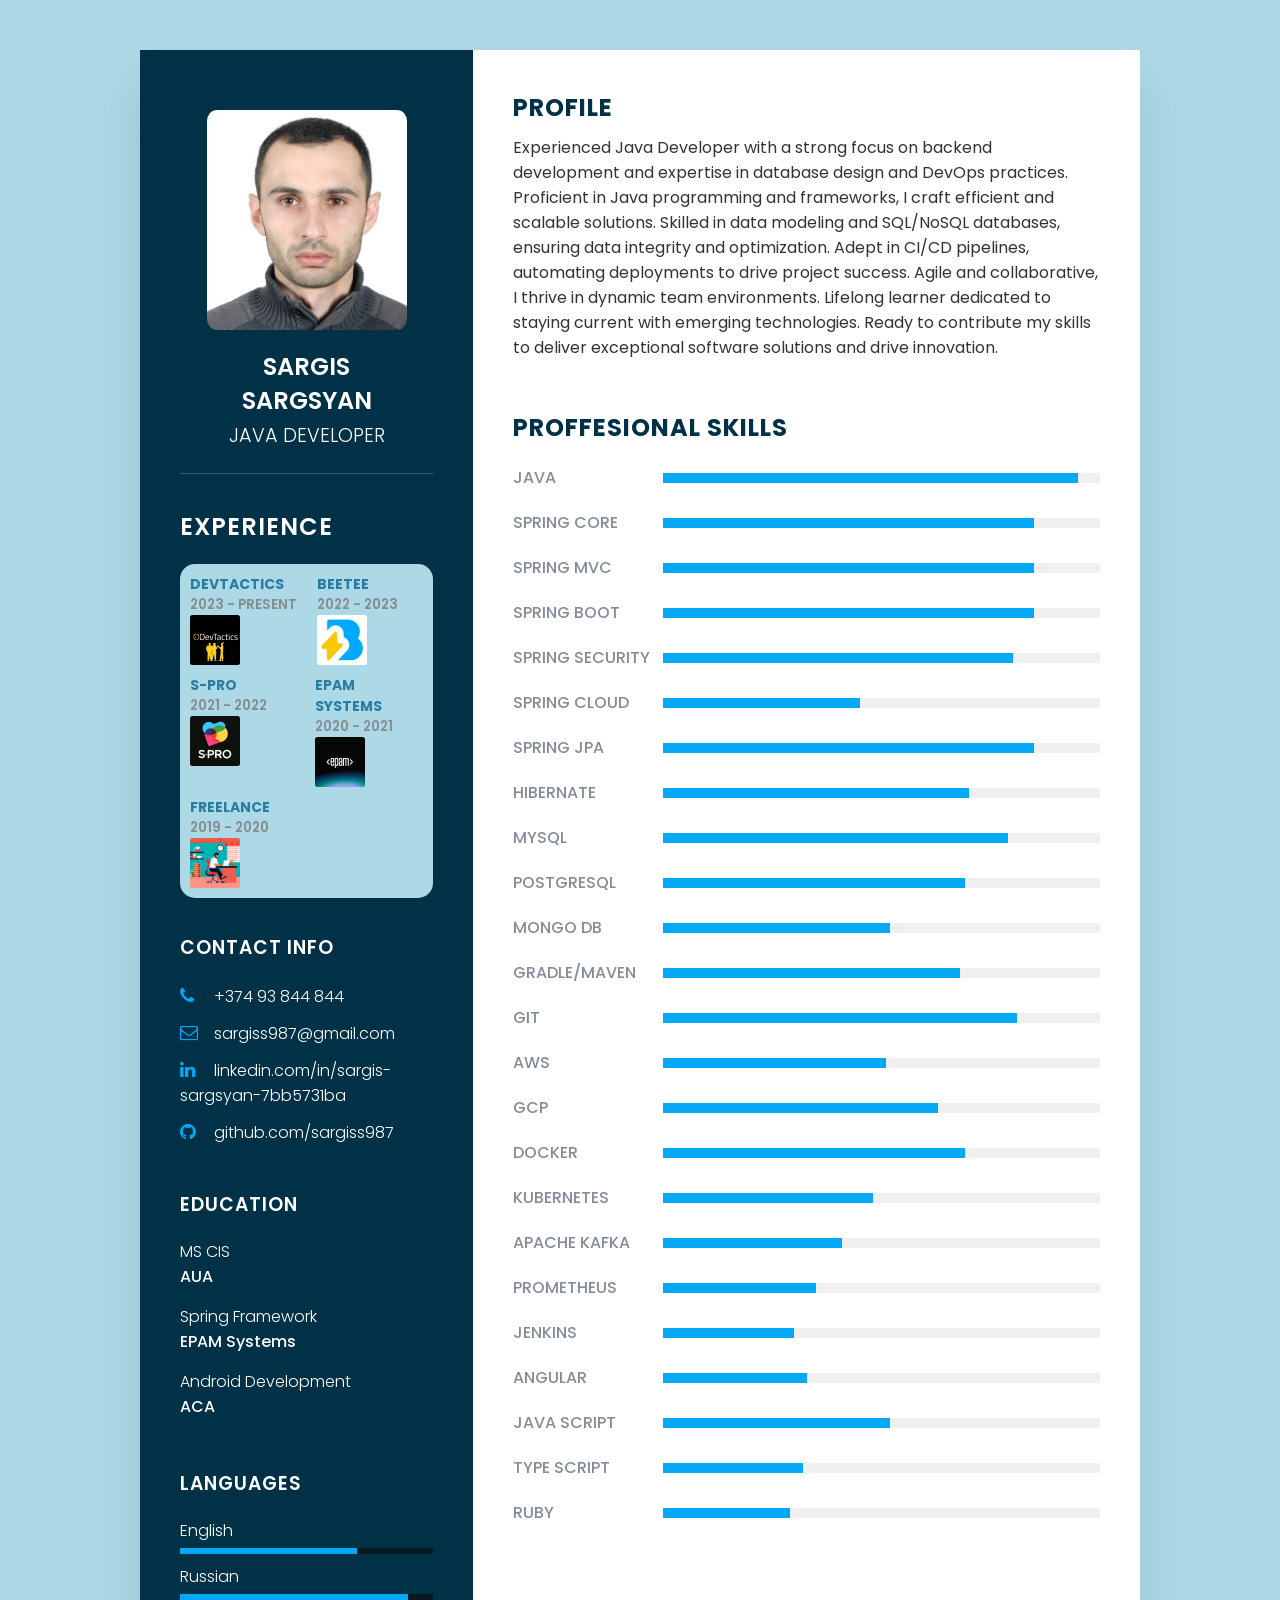
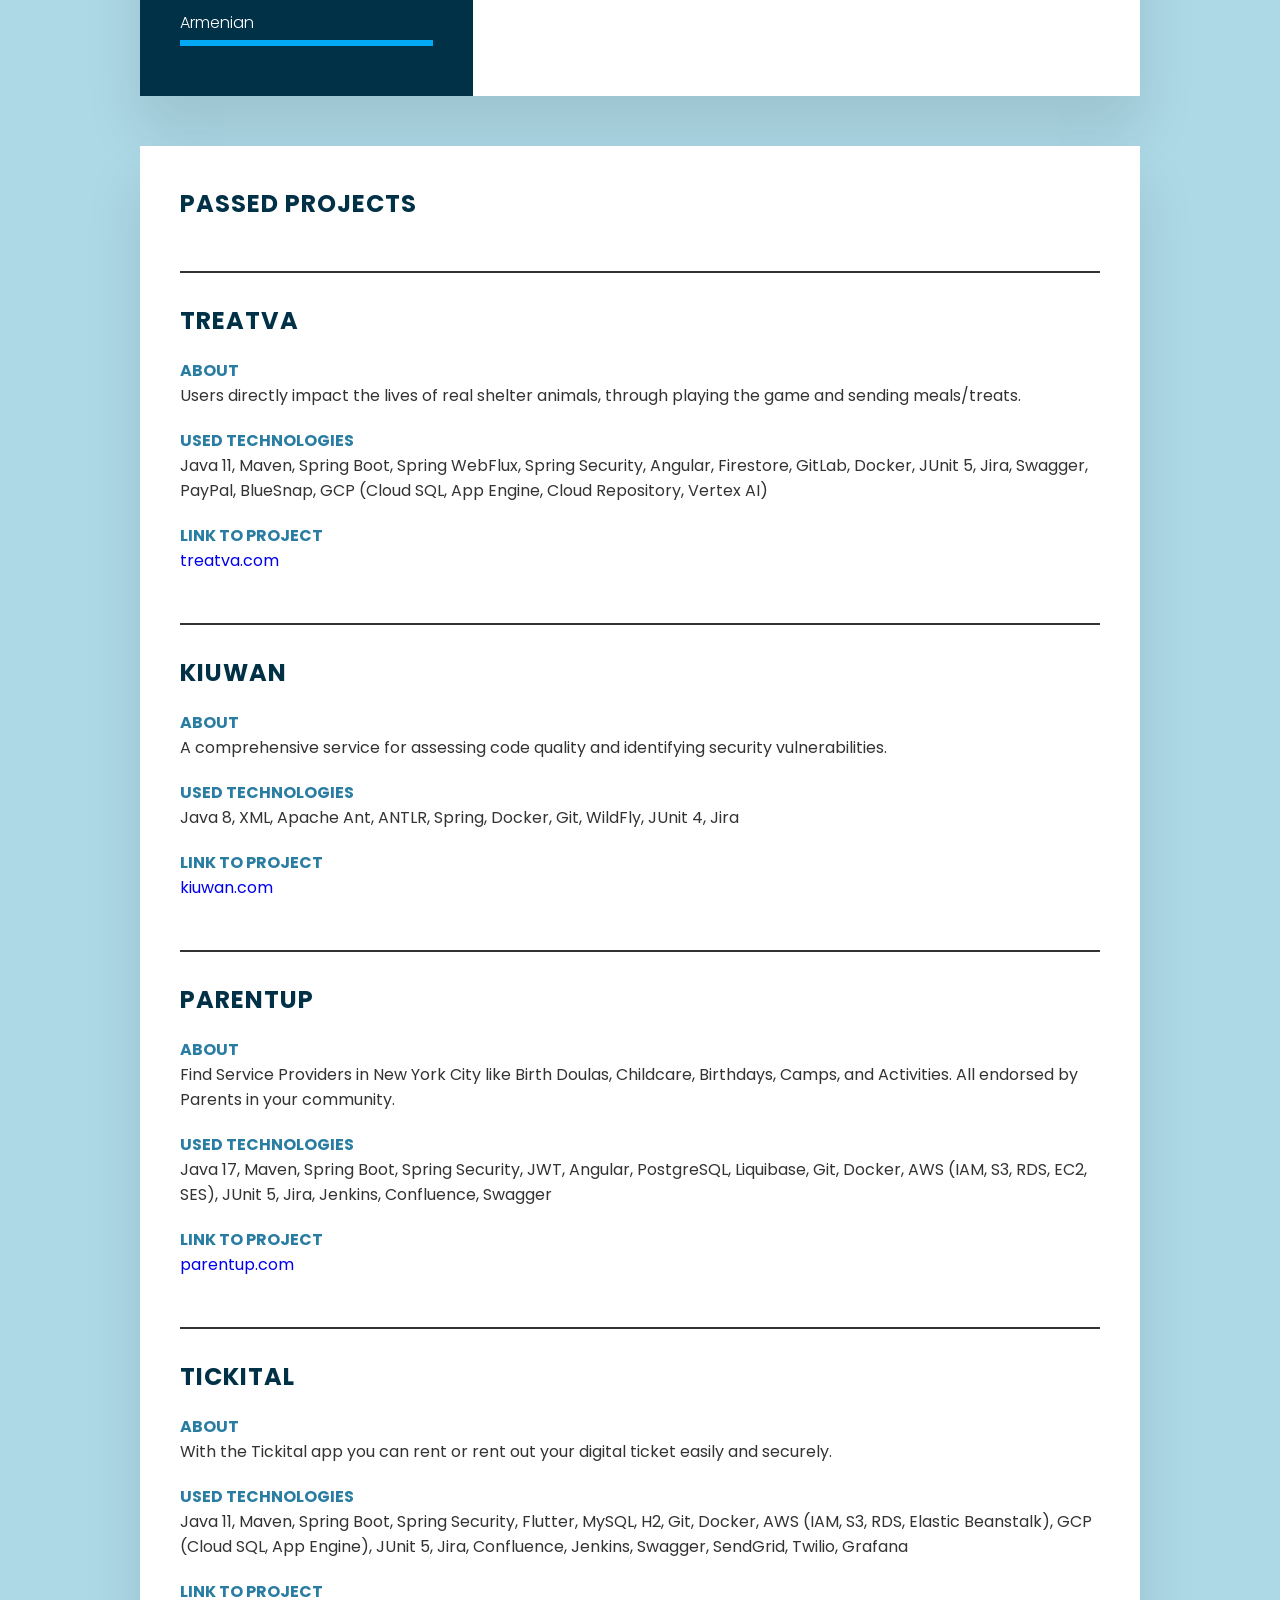
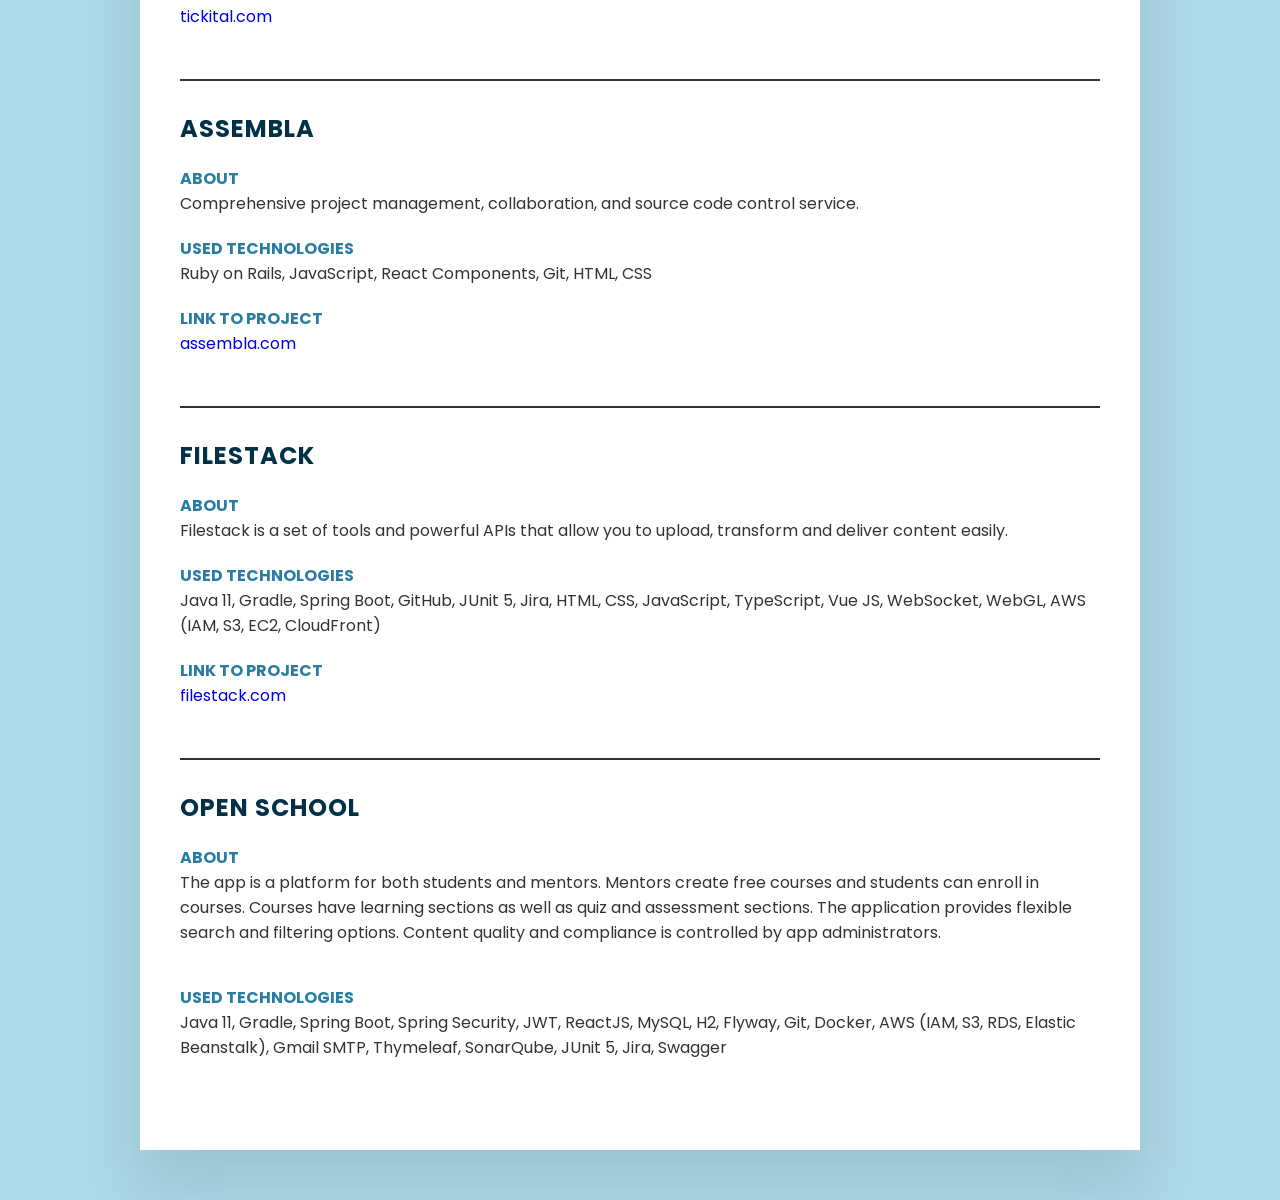
==== index.html @ 863f5fa4 "update" ====
<!DOCTYPE html>
<html>

<head>
    <meta name="viewport" content="width=device-width, initial-scale=1.0">
    <title>CV</title>
    <link rel="stylesheet" href="https://cdnjs.cloudflare.com/ajax/libs/font-awesome/4.7.0/css/font-awesome.css"
        integrity="sha512-5A8nwdMOWrSz20fDsjczgUidUBR8liPYU+WymTZP1lmY9G6Oc7HlZv156XqnsgNUzTyMefFTcsFH/tnJE/+xBg=="
        crossorigin="anonymous" />
    <link rel="stylesheet" type="text/css" href="style.css">
</head>

<body>
    <div>
        <div class="container">
            <div class="left_Side">
                <div class="profileText">
                    <div class="imgBx">
                        <img src="prof_img_2.jpg">
                    </div>
                    <h2>Sargis Sargsyan<br><span>Java Developer</span></h2>
                </div>

                <div class="contactInfo">
                    <h2 class="title">Experience</h2>
                    <div style="background-color: lightblue; padding: 10px; border-radius: 15px;">
                        <div class="job-container">

                            <div class="box" style="width: 50%;">
                                <div class="text">
                                    <h4>DevTactics</h4>
                                    <div class="year_company">
                                        <h5>2023 - Present</h5>
                                    </div>
                                </div>
                                <div class="imgLogo">
                                    <img src="devtactics.jpeg">
                                </div>
                            </div>

                            <div class="box" style="margin-left: 10px;">
                                <div class="text">
                                    <h4>BeeTee</h4>
                                    <div class="year_company">
                                        <h5>2022 - 2023</h5>
                                    </div>
                                </div>
                                <div class="imgLogo">
                                    <img src="beetee.jpeg">
                                </div>
                            </div>

                        </div>


                        <div class="job-container">

                            <div class="box" style="width: 50%; margin-top: 10px;">
                                <div class="text">
                                    <h4>S-PRO</h4>
                                    <div class="year_company">
                                        <h5>2021 - 2022</h5>
                                    </div>
                                </div>
                                <div class="imgLogo">
                                    <img src="s-pro.jpeg">
                                </div>
                            </div>

                            <div class="box" style="margin-top: 10px; margin-left: 10px;">
                                <div class="text">
                                    <h4>EPAM Systems</h4>
                                    <div class="year_company">
                                        <h5>2020 - 2021</h5>
                                    </div>
                                </div>
                                <div class="imgLogo">
                                    <img src="epam.jpeg">
                                </div>
                            </div>

                            
                        </div>

                        <div class="job-container">
                            <div class="box" style="width: 50%; margin-top: 10px;">
                                <div class="text">
                                    <h4>Freelance</h4>
                                    <div class="year_company">
                                        <h5>2019 - 2020</h5>
                                    </div>
                                </div>
                                <div class="imgLogo">
                                    <img src="freelance.png">
                                </div>
                            </div>
                        </div>
                    </div>
                </div>

                <div class="contactInfo">
                    <h3 class="title">Contact Info</h3>
                    <ul>
                        <li>
                            <span class="icon"><i class="fa fa-phone" aria-hidden="true"></i></span>
                            <span class="text">+374 93 844 844</span>
                        </li>
                        <li>
                            <span class="icon"><i class="fa fa-envelope-o" aria-hidden="true"></i></span>
                            <span class="text">sargiss987@gmail.com</span>
                        </li>
                        <li>
                            <span class="icon"><i class="fa fa-linkedin" aria-hidden="true"></i></span>
                            <a href="https://www.linkedin.com/in/sargis-sargsyan-7bb5731ba/">
                                <span class="text">linkedin.com/in/sargis-sargsyan-7bb5731ba</span>
                            </a>
                        </li>
                        <li>
                            <span class="icon"><i class="fa fa-github" aria-hidden="true"></i></span>
                            <a href="https://github.com/sargiss987">
                                <span class="text">github.com/sargiss987</span>
                            </a>
                        </li>
                        <!-- <li>
                            <span class="icon"><i class="fa fa-map-marker" aria-hidden="true"></i></span>
                            <a href="https://www.google.com/maps/place/%D0%95%D1%80%D0%B5%D0%B2%D0%B0%D0%BD">
                                <span class="text">Armenia, Yerevan</span>
                            </a>
                        </li> -->
                        <!-- <li>
                            <span class="icon"><i class="fa fa-file" aria-hidden="true"></i></span>
                            <a href="https://sargiss987.github.io/resume/">
                                <span class="text">sargis-cv</span>
                            </a>
                        </li> -->
                    </ul>
                </div>

                <div class="contactInfo education">
                    <h3 class="title">Education</h3>
                    <ul>
                        <li>
                            <h4>MS CIS</h4>
                            <h4>AUA</h4>
                        </li>
                        <li>
                            <!-- <h5>2020 - 2021</h5> -->
                            <h4>Spring Framework</h4>
                            <h4>EPAM Systems</h4>
                        </li>
                        <li>
                            <!-- <h5>2019 - 2020</h5> -->
                            <h4>Android Development</h4>
                            <h4>ACA</h4>
                        </li>
                        <!-- <li>
                            <h5>2019 - 2020</h5>
                            <h4>Java Core</h4>
                            <h4>Code School</h4>
                        </li> -->
                        <!-- <li>
                            <h5>2018 - 2019</h5>
                            <h4>Computer Science</h4>
                            <h4>Code School</h4>
                        </li> -->
                    </ul>
                </div>

                <div class="contactInfo language">
                    <h3 class="title">Languages</h3>
                    <ul>
                        <li>
                            <span class="text">English</span>
                            <span class="percent">
                                <div style="width: 70%;"></div>
                            </span>

                        </li>
                        <li>
                            <span class="text">Russian</span>
                            <span class="percent">
                                <div style="width: 90%;"></div>
                            </span>
                        </li>
                        <li>
                            <span class="text">Armenian</span>
                            <span class="percent">
                                <div style="width: 100%;"></div>
                            </span>
                        </li>
                    </ul>
                </div>

                <!-- <div class="about_interest">
                    <h2 class="title">Interest</h2>
                    <ul>
                        <li><i class="fa fa-trophy" aria-hidden="true"></i>Sport</li>
                        <li><i class="fa fa-book" aria-hidden="true"></i>Reading</li>
                        <li><i class="fa fa-video-camera" aria-hidden="true"></i>Movies</li>
                        <li><i class="fa fa-globe" aria-hidden="true"></i>Traveling</li>
                    </ul>
                </div> -->
            </div>

            <div class="righ_Side">
                <div class="about">
                    <h2 class="title2">Profile</h2>
                    <p>Experienced Java Developer with a strong focus on backend development and expertise in database
                        design and
                        DevOps practices. Proficient in Java programming and frameworks, I craft efficient and scalable
                        solutions. Skilled
                        in data modeling and SQL/NoSQL databases, ensuring data integrity and optimization. Adept in
                        CI/CD pipelines,
                        automating deployments to drive project success. Agile and collaborative, I thrive in dynamic
                        team environments.
                        Lifelong learner dedicated to staying current with emerging technologies. Ready to contribute my
                        skills to deliver
                        exceptional software solutions and drive innovation.
                    </p>
                </div>

                <!-- <div class="about">
                    <h2 class="title2">Experience</h2>
                    <div class="box">
                        <div class="text">
                            <h4>BeeTee</h4>
                            <div class="year_company">
                                <h5>2022 - Present</h5>
                            </div>
                        </div>
                        <div class="imgLogo">
                            <img src="beetee.jpeg">
                        </div>
                    </div>
                    <div class="box">
                        <div class="text">
                            <h4>S-PRO</h4>
                            <div class="year_company">
                                <h5>2021 - 2022</h5>
                            </div>
                        </div>
                        <div class="imgLogo">
                            <img src="s-pro.jpeg">
                        </div>
                    </div>
                    <div class="box">
                        <div class="text">
                            <h4>EPAM Systems</h4>
                            <div class="year_company">
                                <h5>2020 - 2021</h5>
                            </div>
                        </div>
                        <div class="imgLogo">
                            <img src="epam.jpeg">
                        </div>
                    </div>

                    <div class="box">
                        <div class="text">
                            <h4>Freelance</h4>
                            <div class="year_company">
                                <h5>2019 - 2020</h5>
                            </div>
                        </div>
                        <div class="imgLogo">
                            <img src="freelance.png">
                        </div>
                    </div>
                </div> -->

                <div class="about skills">
                    <h2 class="title2">Proffesional Skills</h2>
                    <div class="box">
                        <h4>Java</h4>
                        <div class="percent">
                            <div style="width: 95%;"></div>
                        </div>
                    </div>
                    <div class="box">
                        <h4>Spring Core</h4>
                        <div class="percent">
                            <div style="width: 85%;"></div>
                        </div>
                    </div>
                    <div class="box">
                        <h4>Spring MVC</h4>
                        <div class="percent">
                            <div style="width: 85%;"></div>
                        </div>
                    </div>
                    <div class="box">
                        <h4>Spring Boot</h4>
                        <div class="percent">
                            <div style="width: 85%;"></div>
                        </div>
                    </div>
                    <div class="box">
                        <h4>Spring Security</h4>
                        <div class="percent">
                            <div style="width: 80%;"></div>
                        </div>
                    </div>
                    <div class="box">
                        <h4>Spring Cloud</h4>
                        <div class="percent">
                            <div style="width: 45%;"></div>
                        </div>
                    </div>
                    <div class="box">
                        <h4>Spring JPA</h4>
                        <div class="percent">
                            <div style="width: 85%;"></div>
                        </div>
                    </div>
                    <div class="box">
                        <h4>Hibernate</h4>
                        <div class="percent">
                            <div style="width: 70%;"></div>
                        </div>
                    </div>
                    <div class="box">
                        <h4>MySQL</h4>
                        <div class="percent">
                            <div style="width: 79%;"></div>
                        </div>
                    </div>
                    <div class="box">
                        <h4>PostgreSQL</h4>
                        <div class="percent">
                            <div style="width: 69%;"></div>
                        </div>
                    </div>
                    <div class="box">
                        <h4>Mongo DB</h4>
                        <div class="percent">
                            <div style="width: 52%;"></div>
                        </div>
                    </div>
                    <div class="box">
                        <h4>Gradle/Maven</h4>
                        <div class="percent">
                            <div style="width: 68%;"></div>
                        </div>
                    </div>
                    <div class="box">
                        <h4>Git</h4>
                        <div class="percent">
                            <div style="width: 81%;"></div>
                        </div>
                    </div>
                    <div class="box">
                        <h4>AWS</h4>
                        <div class="percent">
                            <div style="width: 51%;"></div>
                        </div>
                    </div>
                    <div class="box">
                        <h4>GCP</h4>
                        <div class="percent">
                            <div style="width: 63%;"></div>
                        </div>
                    </div>
                    <div class="box">
                        <h4>Docker</h4>
                        <div class="percent">
                            <div style="width: 69%;"></div>
                        </div>
                    </div>
                    <div class="box">
                        <h4>Kubernetes</h4>
                        <div class="percent">
                            <div style="width: 48%;"></div>
                        </div>
                    </div>
                    <div class="box">
                        <h4>Apache Kafka</h4>
                        <div class="percent">
                            <div style="width: 41%;"></div>
                        </div>
                    </div>
                    <div class="box">
                        <h4>Prometheus</h4>
                        <div class="percent">
                            <div style="width: 35%;"></div>
                        </div>
                    </div>
                    <div class="box">
                        <h4>Jenkins</h4>
                        <div class="percent">
                            <div style="width: 30%;"></div>
                        </div>
                    </div>
                    <div class="box">
                        <h4>Angular</h4>
                        <div class="percent">
                            <div style="width: 33%;"></div>
                        </div>
                    </div>
                    <div class="box">
                        <h4>Java Script</h4>
                        <div class="percent">
                            <div style="width: 52%;"></div>
                        </div>
                    </div>
                    <div class="box">
                        <h4>Type Script</h4>
                        <div class="percent">
                            <div style="width: 32%;"></div>
                        </div>
                    </div>
                    <div class="box">
                        <h4>Ruby</h4>
                        <div class="percent">
                            <div style="width: 29%;"></div>
                        </div>
                    </div>
                </div>
            </div>
        </div>

        <div class="project_container ">
            <div class="project_section">
                <div class="about">
                    <h2 class="title2">Passed Projects</h2>
                </div>


                <hr>
                </hr>

                <div class="about">
                    <h2 class="title2">Treatva</h2>
                    <div class="box">
                        <div class="text">
                            <h4>About</h4>
                            <p>
                                Users directly impact the lives of real shelter animals,
                                through playing the game and sending meals/treats.
                            </p>
                        </div>
                    </div>
                    <div class="box">
                        <div class="text">
                            <h4>Used technologies</h4>
                            <p>Java 11, Maven, Spring Boot, Spring WebFlux, Spring Security, Angular, Firestore,
                                GitLab, Docker, JUnit 5, Jira, Swagger, PayPal, BlueSnap, GCP (Cloud SQL, App Engine,
                                Cloud Repository, Vertex AI)
                            </p>
                        </div>
                    </div>
                    <div class="box">
                        <div class="text">
                            <h4>Link to project</h4>
                            <a href="https://www.treatva.com/">treatva.com</a>
                        </div>
                    </div>
                </div>

                <hr>
                </hr>

                <div class="about">
                    <h2 class="title2">Kiuwan</h2>
                    <div class="box">
                        <div class="text">
                            <h4>About</h4>
                            <p>
                                A comprehensive service for assessing code quality and identifying security
                                vulnerabilities.
                            </p>
                        </div>
                    </div>
                    <div class="box">
                        <div class="text">
                            <h4>Used technologies</h4>
                            <p>Java 8, XML, Apache Ant, ANTLR, Spring, Docker, Git, WildFly, JUnit 4, Jira
                            </p>
                        </div>
                    </div>
                    <div class="box">
                        <div class="text">
                            <h4>Link to project</h4>
                            <a href="https://www.kiuwan.com/">kiuwan.com</a>
                        </div>
                    </div>
                </div>

                <hr>
                </hr>

                <div class="about">
                    <h2 class="title2">ParentUp</h2>
                    <div class="box">
                        <div class="text">
                            <h4>About</h4>
                            <p>
                                Find Service Providers in New York City like Birth Doulas,
                                Childcare, Birthdays, Camps, and Activities. All endorsed
                                by Parents in your community.
                            </p>
                        </div>
                    </div>
                    <!-- <div class="box">
                        <div class="text">
                            <h4>My tasks</h4>
                            <ul>
                                <li>Examine the project architecture and database schema for further fundamental changes
                                </li>
                                <li>Change the existing model, create new services and controllers that meet the new
                                    requirements</li>
                                <li>Write database scripts for migration</li>
                                <li>Improve existing Swagger documentation</li>
                                <li>Create unit and integration tests</li>
                                <li>Create docker and docker-compose files for deployment</li>
                                <li>Fix pipeline (deployment to AWS EC2) bugs</li>
                            </ul>
                        </div>
                    </div> -->
                    <div class="box">
                        <div class="text">
                            <h4>Used technologies</h4>
                            <p>Java 17, Maven, Spring Boot, Spring Security, JWT, Angular, PostgreSQL, Liquibase,
                                Git, Docker, AWS (IAM, S3, RDS, EC2, SES), JUnit 5, Jira, Jenkins,
                                Confluence, Swagger
                            </p>
                        </div>
                    </div>
                    <div class="box">
                        <div class="text">
                            <h4>Link to project</h4>
                            <a href="https://www.parentup.com/">parentup.com</a>
                        </div>
                    </div>
                </div>

                <hr>
                </hr>

                <div class="about">
                    <h2 class="title2">Tickital</h2>
                    <div class="box">
                        <div class="text">
                            <h4>About</h4>
                            <p>
                                With the Tickital app you can rent or rent out your digital ticket easily and securely.
                            </p>
                        </div>
                    </div>
                    <!-- <div class="box">
                        <div class="text">
                            <h4>My tasks</h4>
                            <ul>
                                <li>Fix several bugs coming from the old version</li>
                                <li>Integrate Swagger into the project</li>
                                <li>Integrate Swish payment system to the app</li>
                                <li>Develop new modules for reselling events and sports tickets</li>
                                <li>Investigate database schema, write migration scripts for the new schema</li>
                                <li>Create unit and integration tests</li>
                                <li>Create service for mobile phone validation using Twilio lookup API</li>
                                <li>Improve the existing payment flow, thereby saving money for companies (reorder
                                    transactions, include multiple payments in one transaction if possible, etc.)</li>
                                <li>Add new regions (with relevant rules) for transport tickets</li>
                                <li>Add buyer commission fee</li>
                            </ul>
                        </div>
                    </div> -->
                    <div class="box">
                        <div class="text">
                            <h4>Used technologies</h4>
                            <p>Java 11, Maven, Spring Boot, Spring Security, Flutter, MySQL, H2, Git,
                                Docker, AWS (IAM, S3, RDS, Elastic Beanstalk), GCP (Cloud SQL, App Engine),
                                JUnit 5, Jira, Confluence, Jenkins, Swagger, SendGrid, Twilio, Grafana
                            </p>
                        </div>
                    </div>
                    <div class="box">
                        <div class="text">
                            <h4>Link to project</h4>
                            <a href="https://tickital.com/">tickital.com</a>
                            <!-- <a href="https://play.google.com/store/apps/details?id=com.peunpeu.tripier">
                                Play Store</a>
                            </br>
                            <a href="https://apps.apple.com/fi/app/tickital/id1499957400">
                                App Store</a> -->
                        </div>
                    </div>
                </div>

                <hr>
                </hr>

                <div class="about">
                    <h2 class="title2">Assembla</h2>
                    <div class="box">
                        <div class="text">
                            <h4>About</h4>
                            <p>
                                Comprehensive project management, collaboration, and source code control service.
                            </p>
                        </div>
                    </div>
                    <div class="box">
                        <div class="text">
                            <h4>Used technologies</h4>
                            <p>Ruby on Rails, JavaScript, React Components, Git, HTML, CSS
                            </p>
                        </div>
                    </div>
                    <div class="box">
                        <div class="text">
                            <h4>Link to project</h4>
                            <a href="https://get.assembla.com/">assembla.com</a>
                        </div>
                    </div>
                </div>

                <hr>
                </hr>

                <div class="about">
                    <h2 class="title2">Filestack</h2>
                    <div class="box">
                        <div class="text">
                            <h4>About</h4>
                            <p>
                                Filestack is a set of tools and powerful APIs that allow you to upload, transform and
                                deliver content easily.
                            </p>
                        </div>
                    </div>
                    <div class="box">
                        <div class="text">
                            <h4>Used technologies</h4>
                            <p>Java 11, Gradle, Spring Boot, GitHub, JUnit 5, Jira, HTML, CSS, JavaScript, TypeScript,
                                Vue JS,
                                WebSocket, WebGL, AWS (IAM, S3, EC2, CloudFront)
                            </p>
                        </div>
                    </div>
                    <div class="box">
                        <div class="text">
                            <h4>Link to project</h4>
                            <a href="https://www.filestack.com/">filestack.com</a>
                        </div>
                    </div>
                </div>

                <hr>
                </hr>

                <div class="about">
                    <h2 class="title2">Open school</h2>
                    <div class="box">
                        <div class="text">
                            <h4>About</h4>
                            <p>
                                The app is a platform for both students and mentors.
                                Mentors create free courses and students can enroll in courses.
                                Courses have learning sections as well as quiz and assessment sections.
                                The application provides flexible search and filtering options.
                                Content quality and compliance is controlled by app administrators.
                            </p>
                        </div>
                    </div>
                    <div class="box">
                        <!-- <div class="text">
                            <h4>My tasks</h4>
                            <ul>
                                <li>Investigate git branching strategies</li>
                                <li>Create a docker-compose file for the local MySql database</li>
                                <li>Design database initial state and integrate Flyway to the project</li>
                                <li>Integrate Spring security to the project</li>
                                <li>Create ci/cd through GitHub actions and AWS CLI</li>
                                <li>Configure Google Java code style, create Gradle check style tasks and add jobs to
                                    the pipelines</li>
                                <li>Integrate Swagger into the project</li>
                                <li>Integrate SonarQube to the project, add jobs to the pipelines for both JS and Java
                                    code quality</li>
                                <li>Create register and login part</li>
                                <li>Create a mailing service and templates</li>
                                <li>A lot of business tasks like creating services, repositories, controllers, and so on
                                </li>
                                <li>Create unit and integration tests</li>
                                <li>Some frontend tasks like multi-tab logout, redirecting users to their logged page
                                    after email verification, and so on</li>
                            </ul>
                        </div> -->
                    </div>
                    <div class="box">
                        <div class="text">
                            <h4>Used technologies</h4>
                            <p>Java 11, Gradle, Spring Boot, Spring Security, JWT, ReactJS, MySQL, H2, Flyway, Git,
                                Docker, AWS (IAM, S3, RDS, Elastic Beanstalk), Gmail SMTP, Thymeleaf, SonarQube, JUnit
                                5, Jira, Swagger
                            </p>
                        </div>
                    </div>
                </div>

            </div>
        </div>
    </div>
    </div>
    </div>
</body>

</html>
---- style.css ----
@import url('https://fonts.googleapis.com/css?family=Poppins:200,300,400,500,600,700,800,900&display=swap');
*
{   
    margin: 0;
    padding: 0;
    box-sizing: border-box;
    font-family: 'Poppins', sans-serif;
}

body
{
    background: lightblue;
    display: flex;
    justify-content: center;
    align-items: center;
    min-height: 100vh;
}

.container 
{
    position: relative;
    width: 100%;
    max-width: 1000px;
    min-height: 1000px;
    margin: 50px;
    background: #fff;
    display: grid;
    grid-template-columns: 1fr 2fr;
    box-shadow: 0 35px 55px rgba(0,0,0,0.1);
}

.container .left_Side
{
    position: relative;
    background: #003147;
    padding: 40px;
}

.profileText
{
  position: relative;
  display: flex;
  flex-direction: column;
  align-items: center;
  padding: 20px;
  border-bottom: 1px solid rgba(255,255,255,0.2);
}

.profileText .imgBx
{
    position: relative;
    width: 200px;
    height: 220px;
    border-radius: 5%;
    overflow: hidden;
}

.profileText .imgBx img
{
    position: absolute;
    top: 0;
    left: 0;
    width: 100%;
    height: 100%;
    object-fit: cover;
}

.imgLogo
{
    position: relative;
    width: 50px;
    height: 50px;
    border-radius: 5%;
    overflow: hidden;
}

.imgLogo img
{
    position: absolute;
    top: 0;
    left: 0;
    width: 100%;
    height: 100%;
    object-fit: cover;
}

.profileText h2
{
  color: #fff;
  font-size: 1.5em;
  margin-top: 20px;
  text-transform: uppercase;
  text-align: center;
  font-weight: 600;
  line-height: 1.4em;

}

.profileText h2 span
{
    font-size: 0.8em;
    font-weight: 300;

}

.contactInfo
{
    padding-top: 35px;
}

.title
{
   color: #fff;
   text-transform: uppercase;
   font-weight: 600;
   letter-spacing: 1px;
   margin-bottom: 20px;
}

.contactInfo ul {
   position: relative; 
}

.contactInfo ul li {
    position: relative;
    list-style: none;
    margin: 10px 0; 
    cursor: pointer;
 }

 .contactInfo ul li .icon 
 {
    display: inline-block;
    width: 30px; 
    font-size: 18px;
    color: #03a9f4;
 }

 .contactInfo ul li span
{
    color: #fff;
    font-weight: 300;
}

.contactInfo.education li
{
    margin-bottom: 15px;
}

.contactInfo.education h5
{
  color: #03a9f4;  
  font-weight: 500;
}

.contactInfo.education h4:nth-child(2)
{
    color: #fff;
    font-weight: 500;
}

.contactInfo.education h4
{
    color: #fff;
    font-weight: 300;
}

.contactInfo.language .percent
{
    position: relative;
    width: 100%;
    height: 6px;
    background: #081921;
    display: block;
    margin-top: 5px;
}

.contactInfo.language .percent div
{
    position: relative;
    top: 0;
    left: 0;
    height: 100%;
    background: #03a9f4;

}

.container .righ_Side
{
    position: relative;
    background: #fff;
    padding: 40px;
}

.about
{
    margin-bottom: 50px;
}

.title2
{
   color: #003147;
   text-transform: uppercase;
   letter-spacing: 1px;
   margin-bottom: 10px;
}

p
{
    color: #333;
}

.about .box
{
    display: flex;
    flex-direction: row;
    margin: 20px 0;
}

.about .box .year_company
{
    min-width: 150px;
}

.about .box .year_company h5
{
    text-transform: uppercase;
    color: #848c90;
    font-weight: 600;
}

.about .box .text h4
{
  text-transform: uppercase;
  color: #2a7da2;  
  font-size: 16px;
}

.contactInfo .box .year_company h5
{
    text-transform: uppercase;
    color: #848c90;
    font-weight: 600;
}

.contactInfo .box .text h4
{
  text-transform: uppercase;
  color: #2a7da2;  
  font-size: 14px;
}

.skills .box
{
    position: relative;
    width: 100%;
    display: grid;
    grid-template-columns: 150px 1fr;
    justify-content: center;
    align-items: center;
}

.skills .box h4
{
   text-transform: uppercase;
   color: #848c99; 
   font-weight: 500;
}

.skills .box .percent
{
  position: relative;
  width: 100%;
  height: 10px;
  background: #f0f0f0;  
}

.skills .box .percent div
{
    position: absolute;
    top: 0;
    left: 0;
    height: 100%;
    background: #03a9f4;
}

.interest ul 
{
    display: grid;
    grid-template-columns: repeat(4, 1fr);
}

.interest ul li
{
    list-style: none;
    color: #333;
    font-weight: 500;
    margin: 10px 0;
}

.interest ul li .fa 
{
    color: #03a9f4;
    font-size: 18px;
    width: 20px;
    
}

a:link {
    text-decoration: none;
}

a:hover {
    background-color: #03a9f4;
}

.box .text ul {
    list-style-type: none;
}

.box .text ul li{
    margin-top: 3px;
}

.project_container 
{
    position: relative;
    width: 100%;
    max-width: 1000px;
    min-height: 1000px;
    margin: 50px;
    background: #fff;
    box-shadow: 0 35px 55px rgba(0,0,0,0.1);
}

.project_container .project_section {
    position: relative;
    background: #fff;
    padding: 40px;
}

.project_container .project_section hr {
    margin-bottom: 30px;
    height: 2px;
    border: none;
    background-color: #333;
}

.job-container {
    display: flex;
}

@media (max-width: 1000px)
{
    .container
    {
        margin: 10px;
        grid-template-columns: repeat(1,1fr);
    }

    .project_container{
        margin: 10px;
    }

    .interest ul
    {
        grid-template-columns: repeat(2, 1fr);
    }
    
}

@media (max-width: 600px)
{
    .about .box
    {
       flex-direction: column;
    }

    .about .box .year_company
    {
        margin-bottom: 5px;
    }

    .interest ul
    {
        grid-template-columns: repeat(1, 1fr);
    }

    .skills .box
    {
        grid-template-columns: repeat(1, 1fr);
    }
}
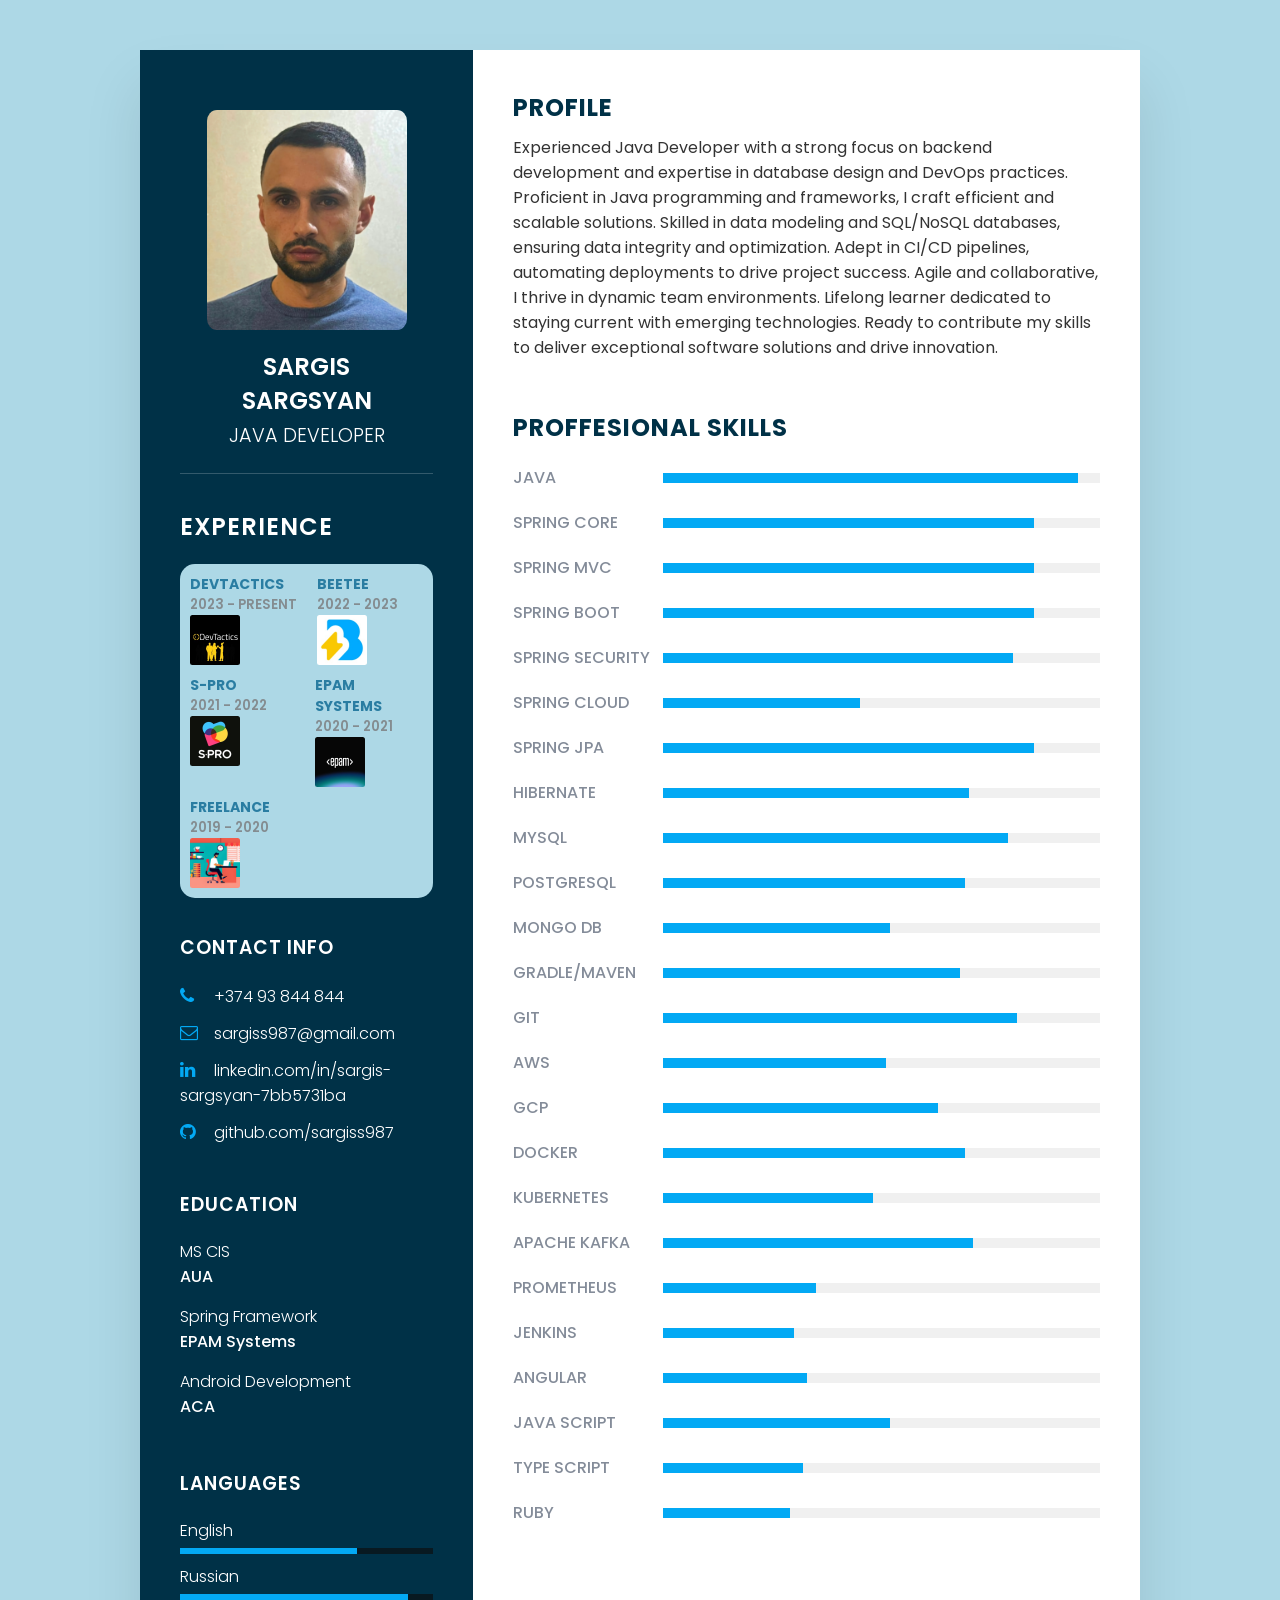
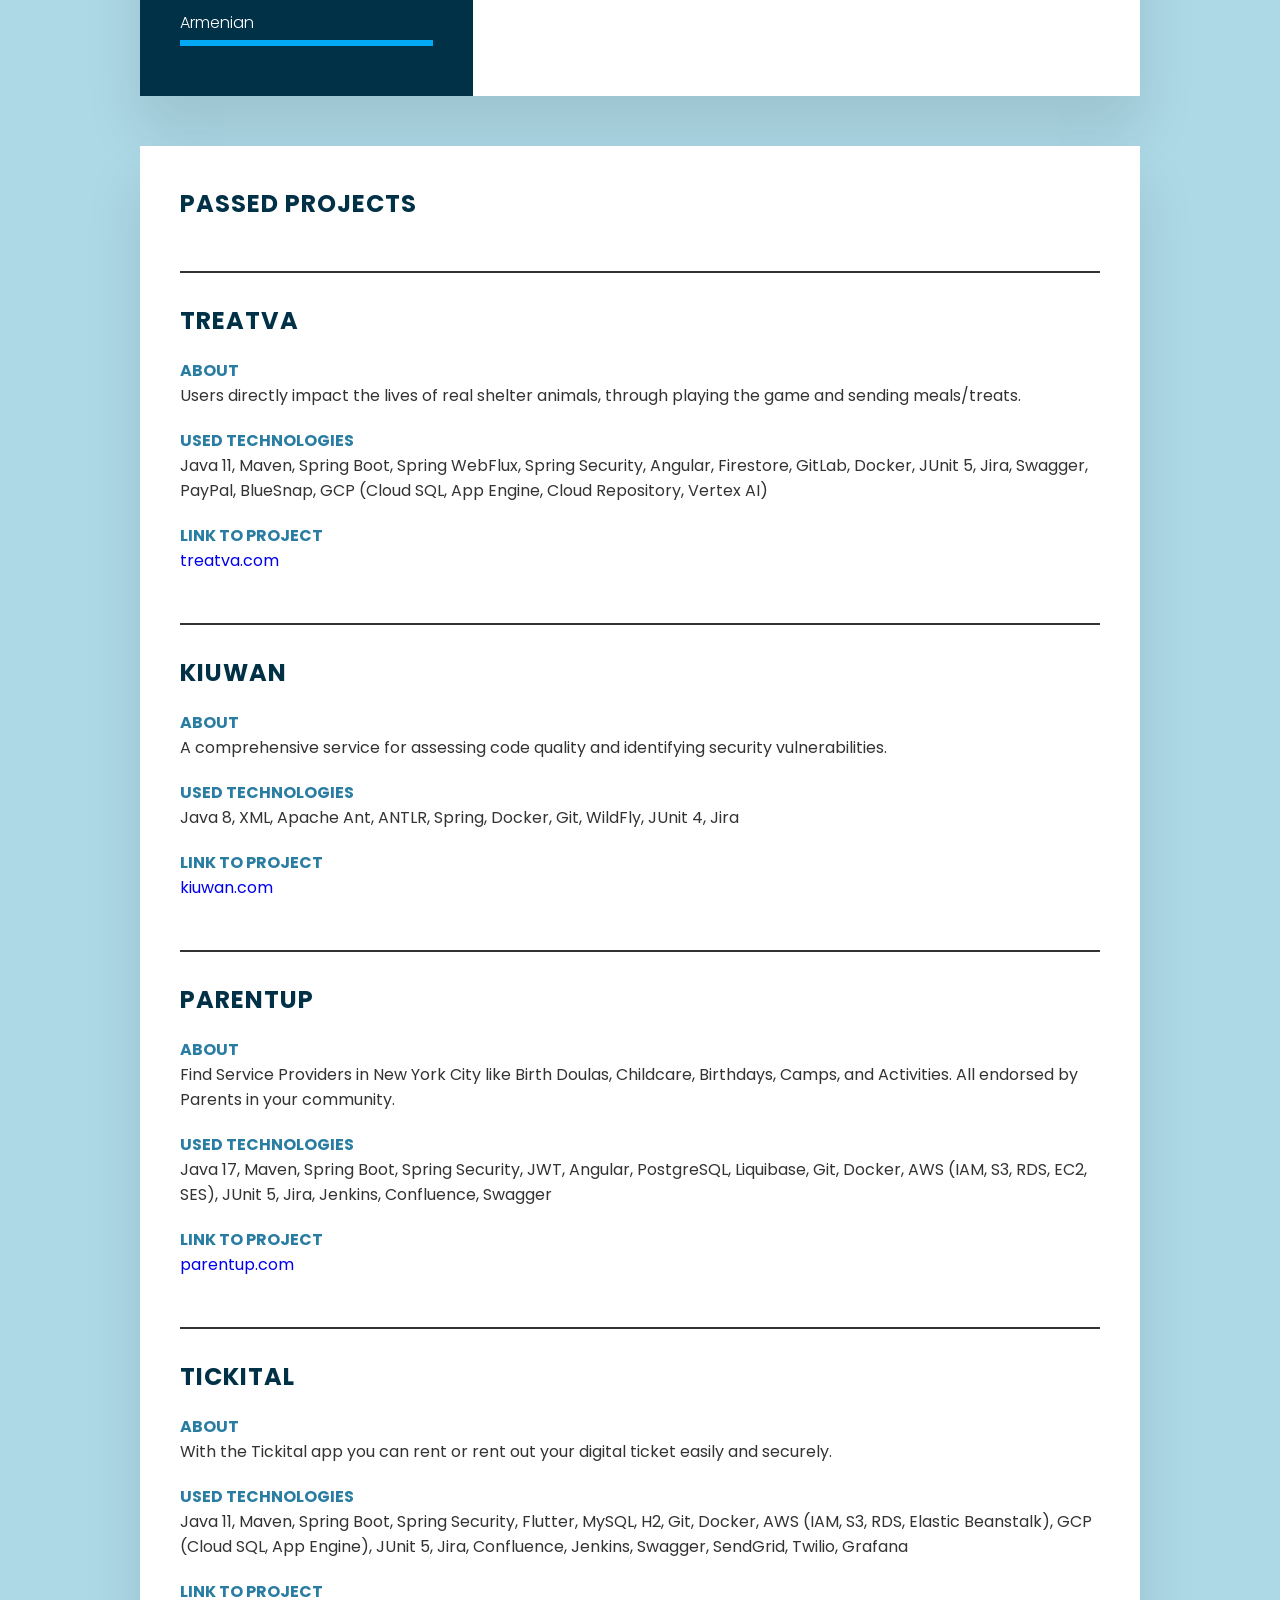
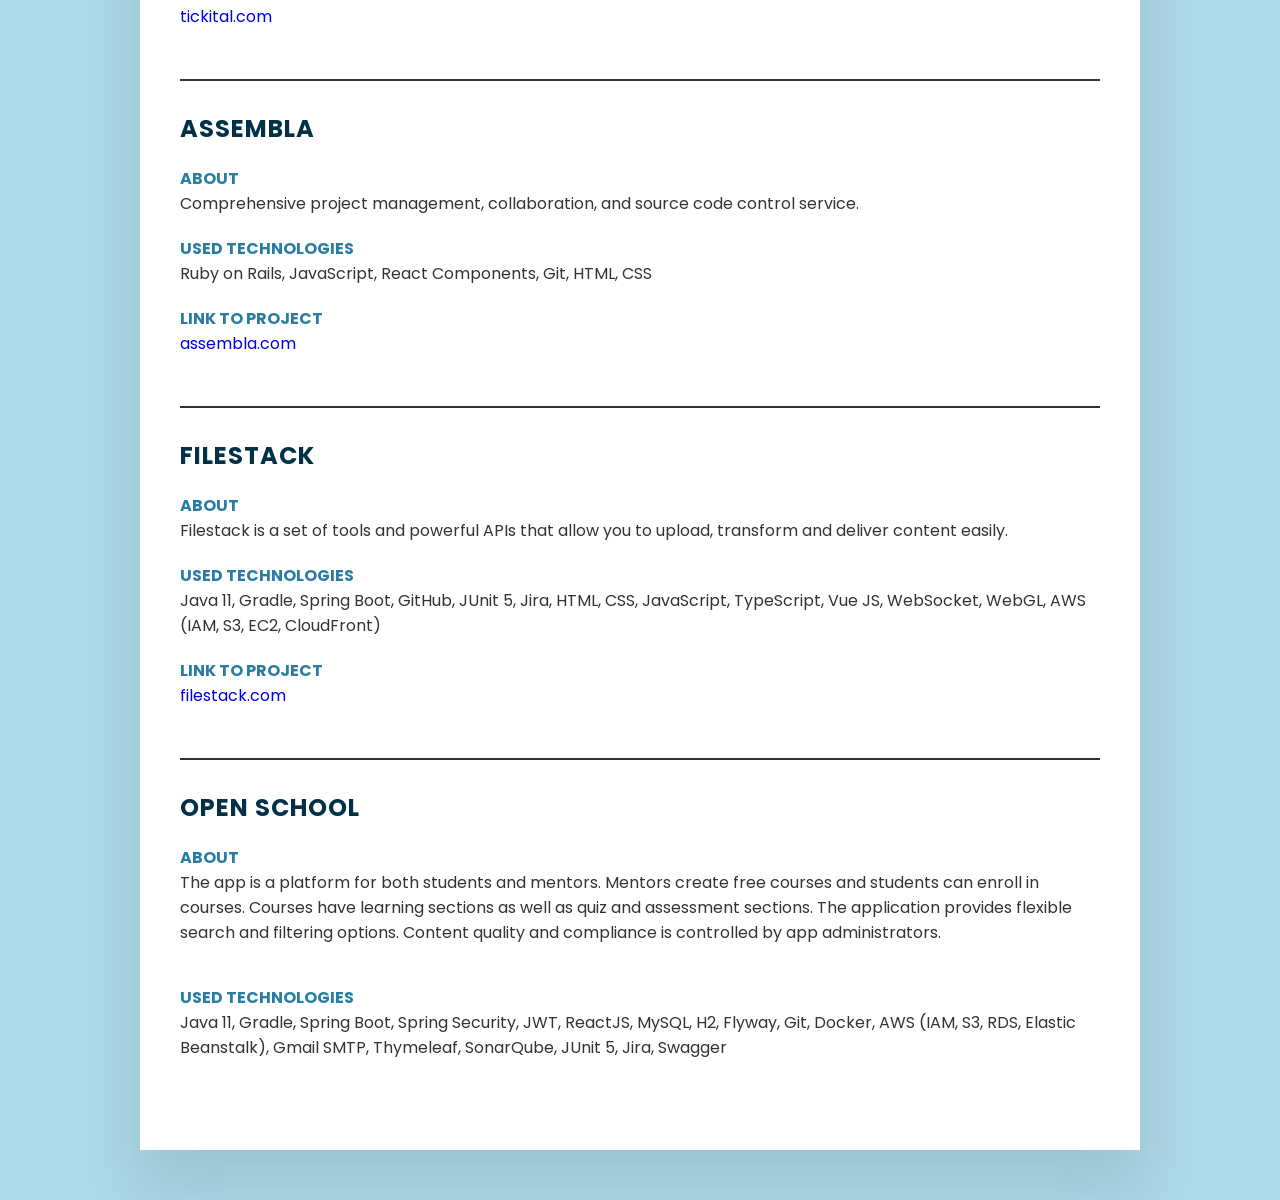
==== commit 1cfb5529: "add new photo" ====
--- a/index.html
+++ b/index.html
@@ -16,7 +16,7 @@
             <div class="left_Side">
                 <div class="profileText">
                     <div class="imgBx">
-                        <img src="prof_img_2.jpg">
+                        <img src="prof-img.jpg">
                     </div>
                     <h2>Sargis Sargsyan<br><span>Java Developer</span></h2>
                 </div>
@@ -79,7 +79,7 @@
                                 </div>
                             </div>
 
-                            
+
                         </div>
 
                         <div class="job-container">
@@ -375,7 +375,7 @@
                     <div class="box">
                         <h4>Apache Kafka</h4>
                         <div class="percent">
-                            <div style="width: 41%;"></div>
+                            <div style="width: 71%;"></div>
                         </div>
                     </div>
                     <div class="box">
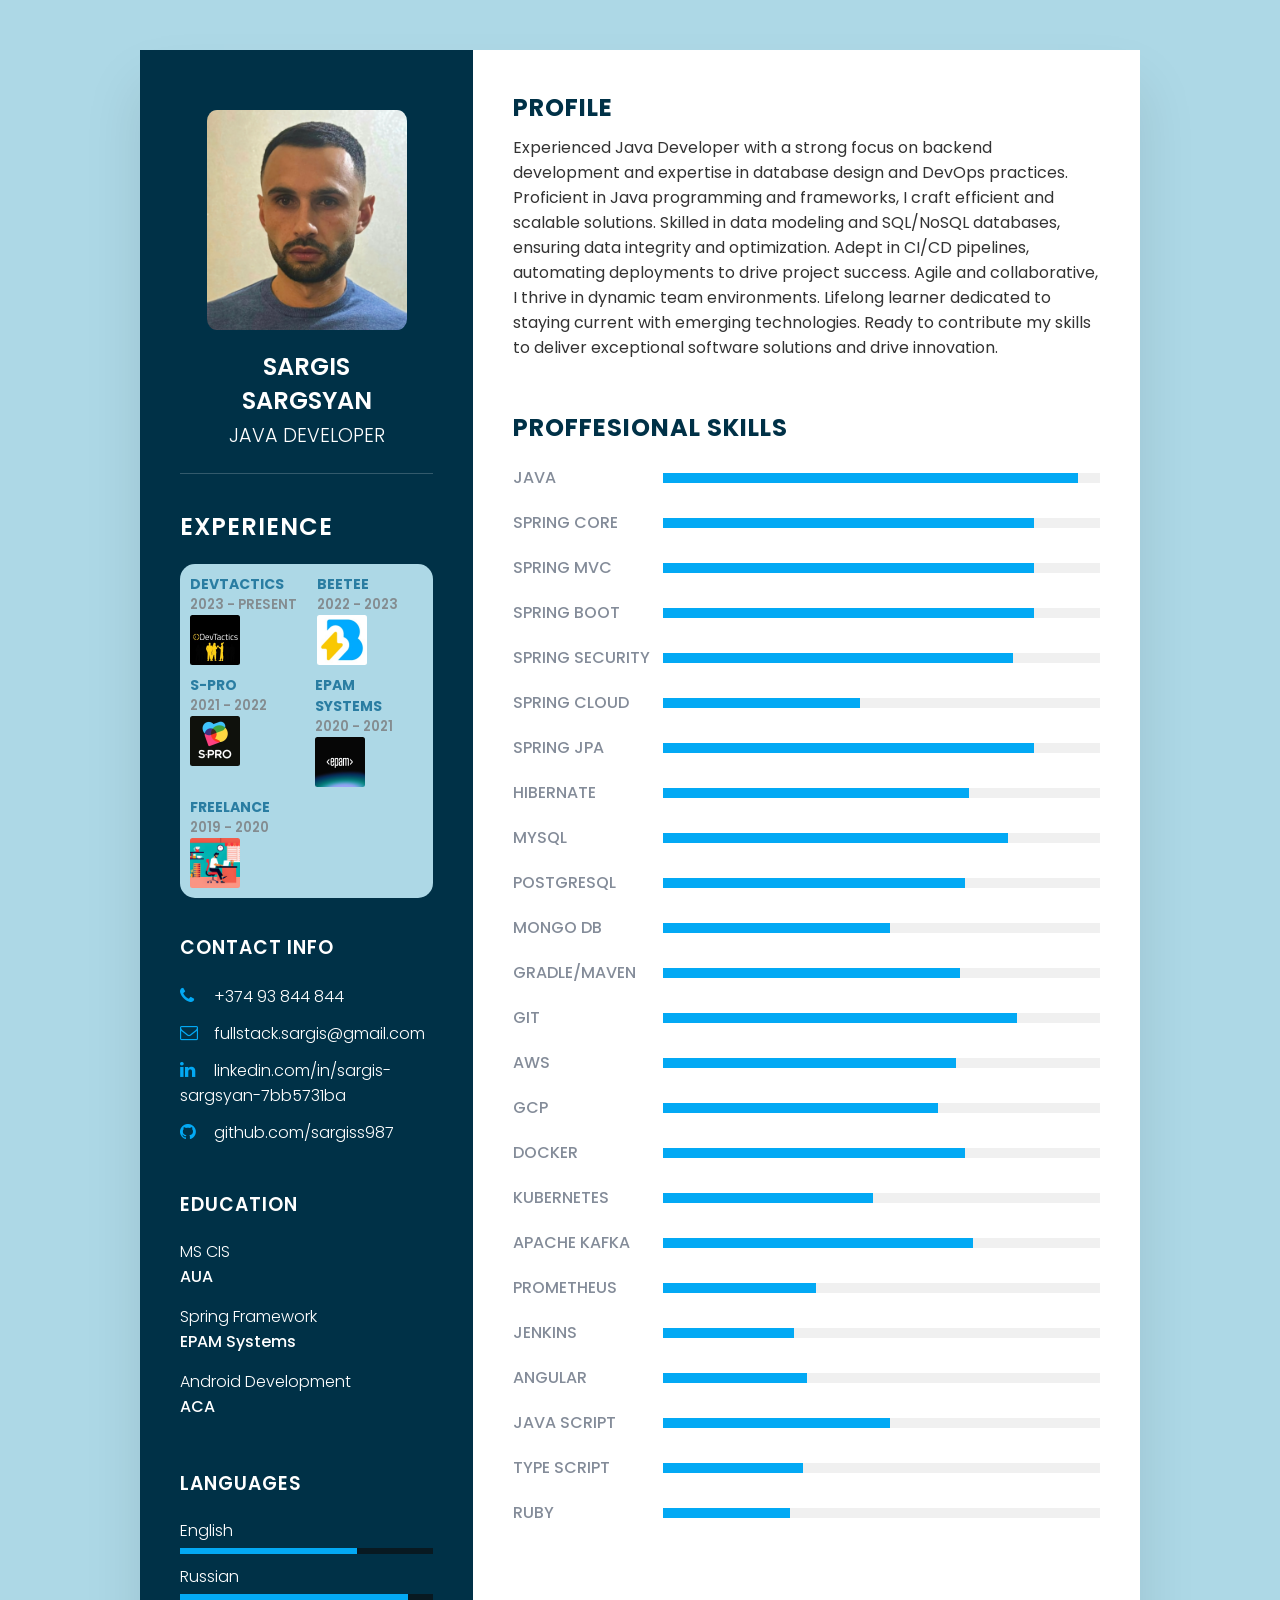
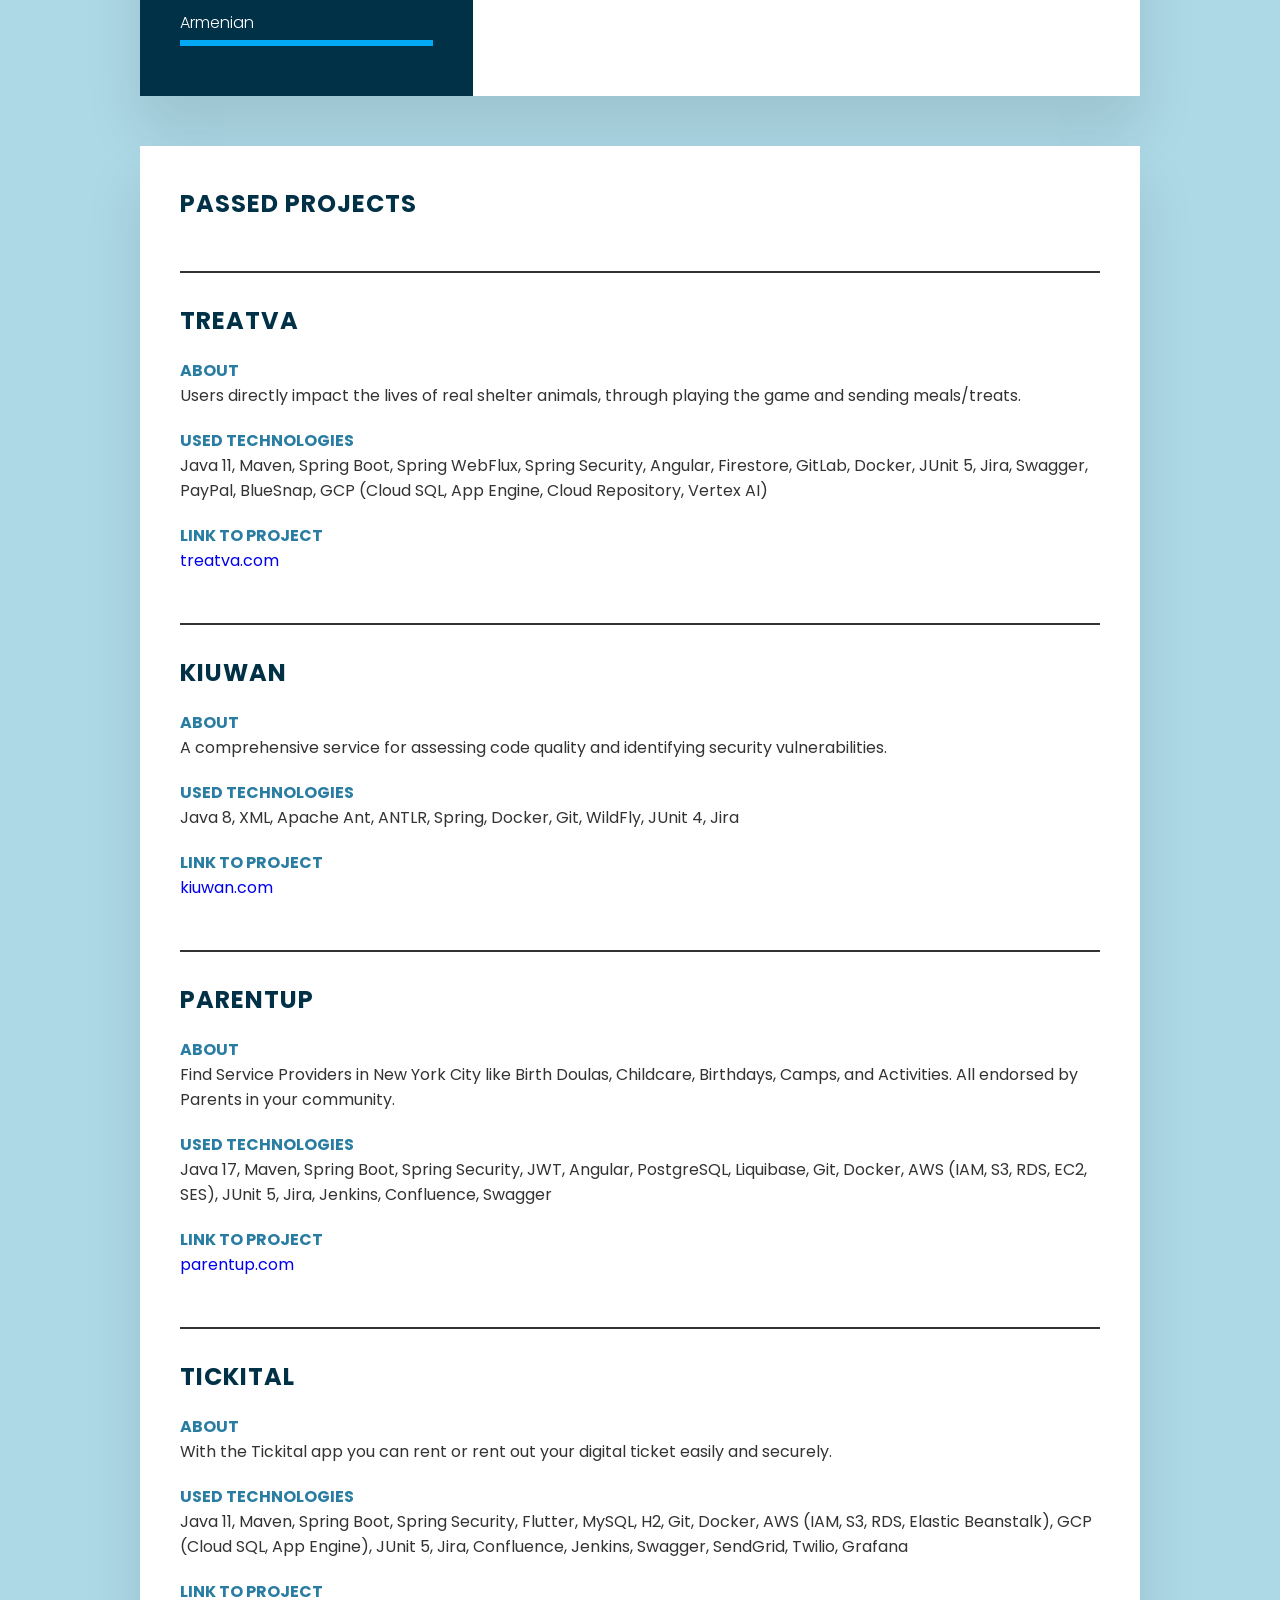
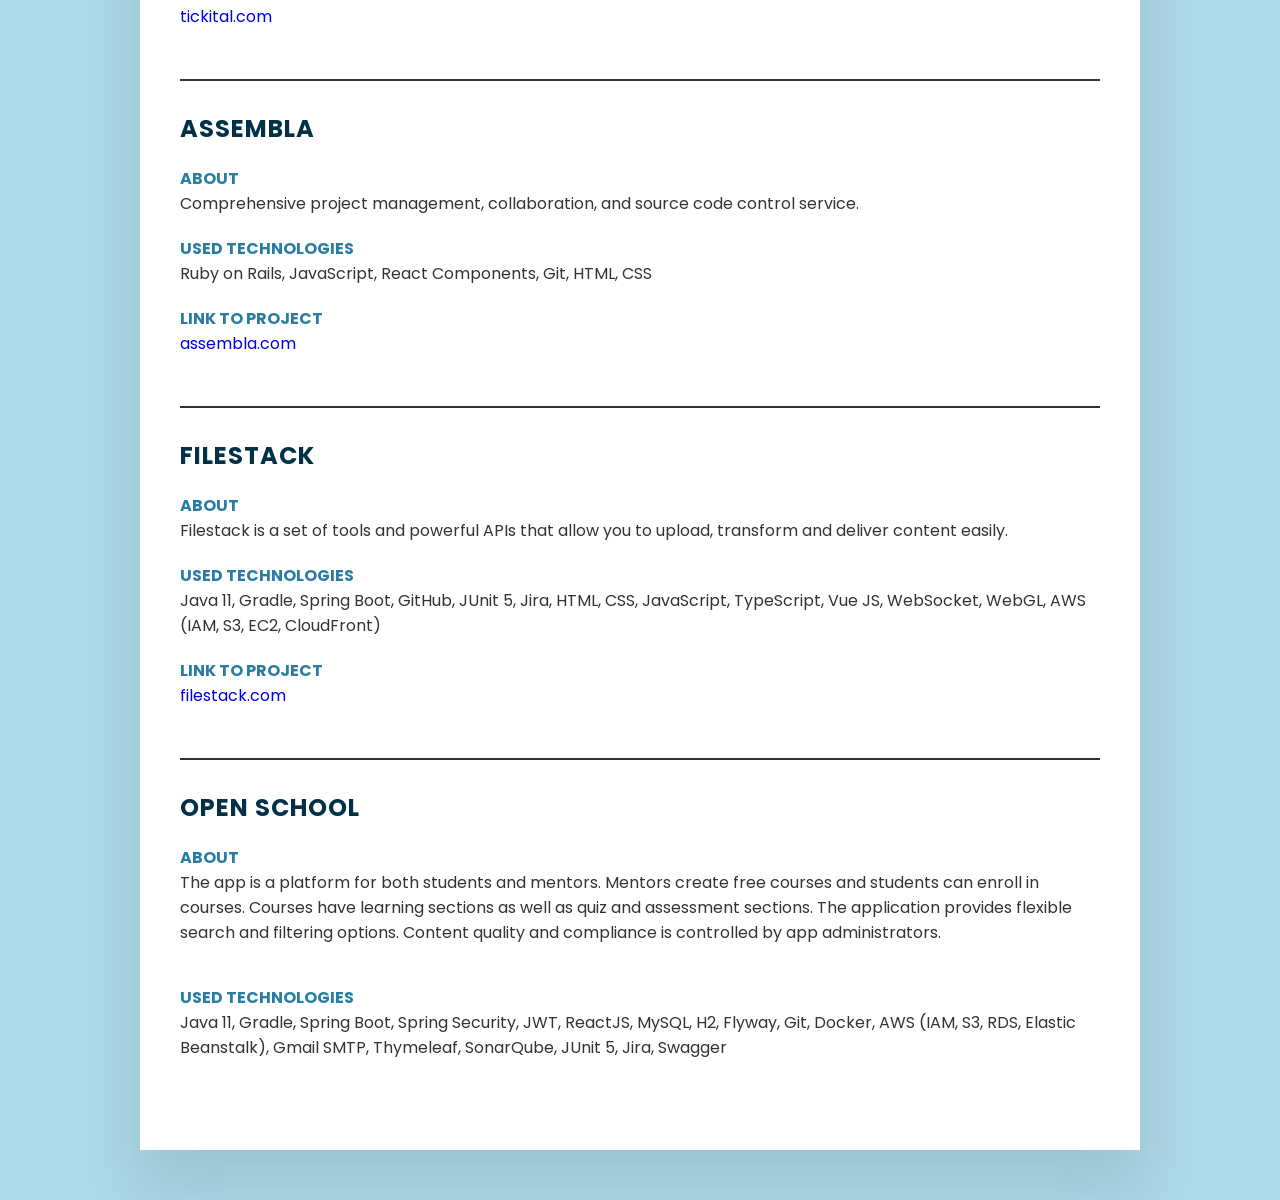
==== commit b3825398: "change email address" ====
--- a/index.html
+++ b/index.html
@@ -107,7 +107,7 @@
                         </li>
                         <li>
                             <span class="icon"><i class="fa fa-envelope-o" aria-hidden="true"></i></span>
-                            <span class="text">sargiss987@gmail.com</span>
+                            <span class="text">fullstack.sargis@gmail.com</span>
                         </li>
                         <li>
                             <span class="icon"><i class="fa fa-linkedin" aria-hidden="true"></i></span>
@@ -351,7 +351,7 @@
                     <div class="box">
                         <h4>AWS</h4>
                         <div class="percent">
-                            <div style="width: 51%;"></div>
+                            <div style="width: 67%;"></div>
                         </div>
                     </div>
                     <div class="box">
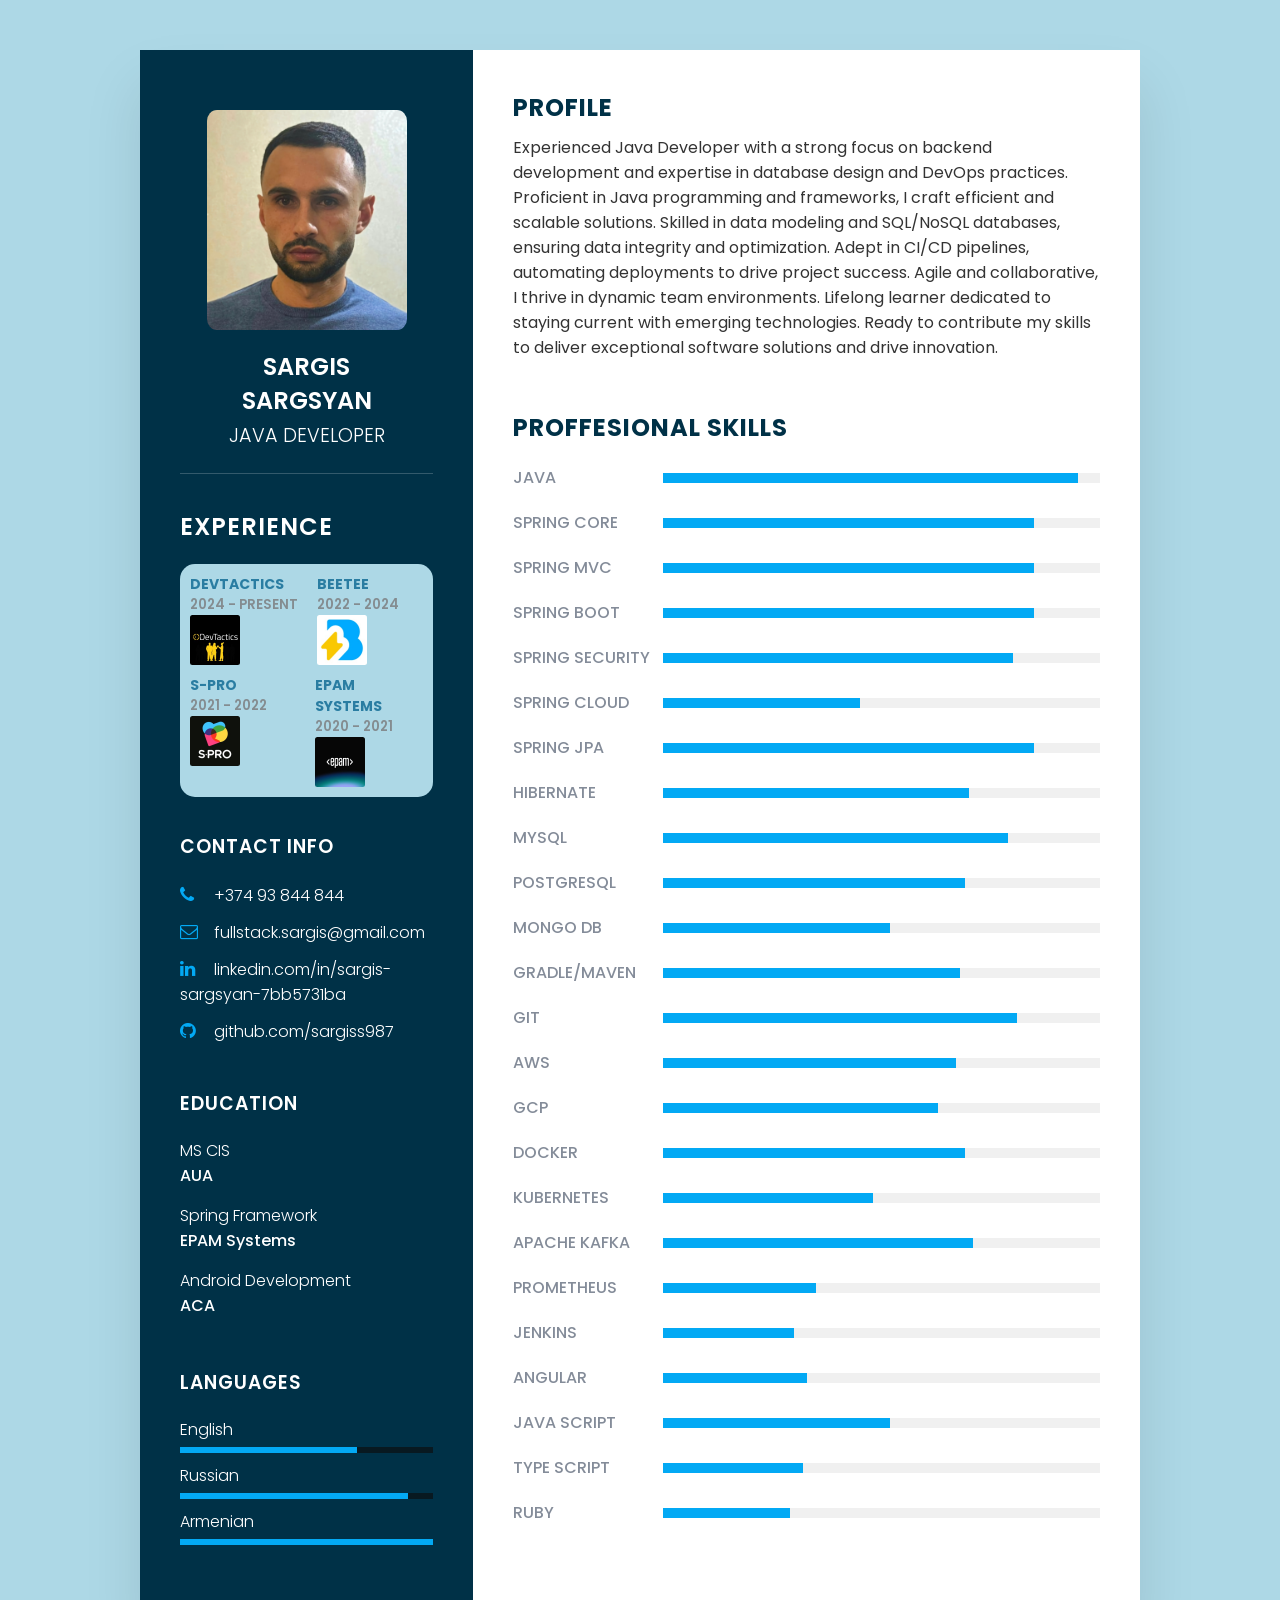
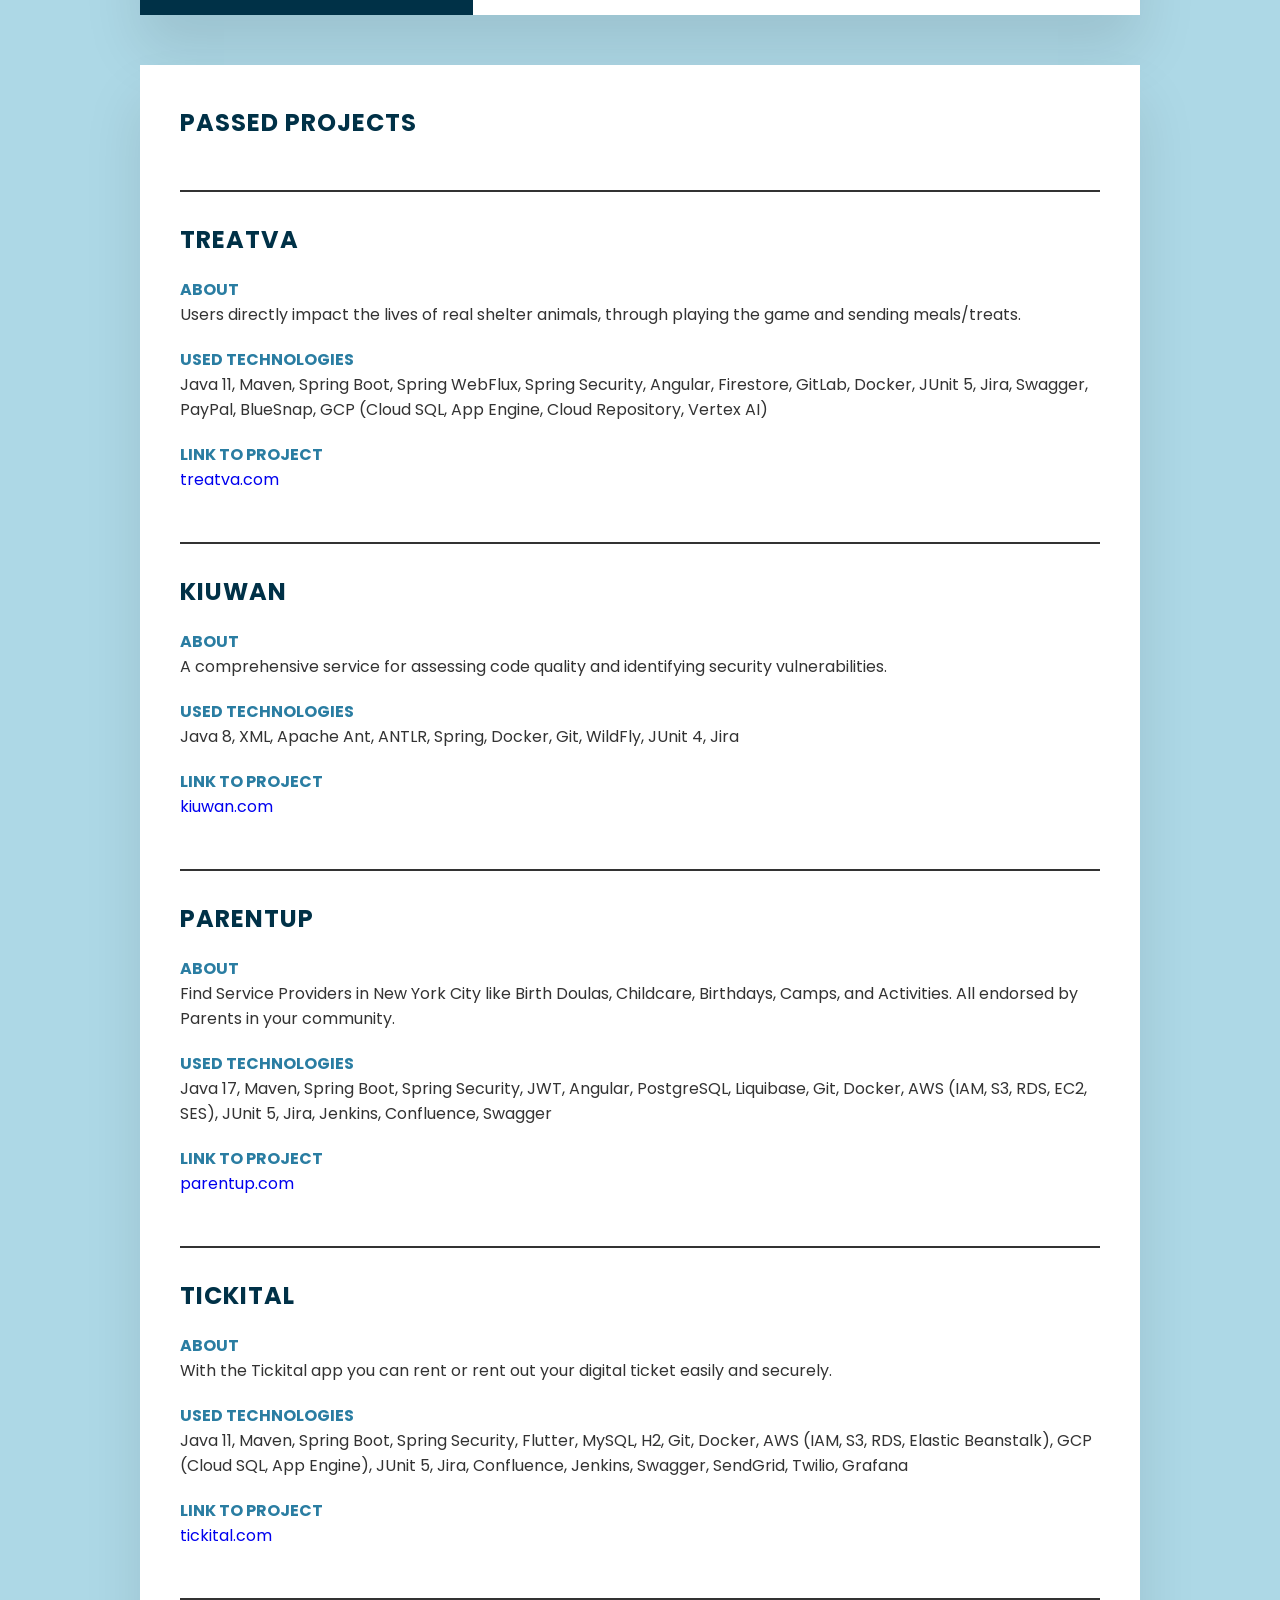
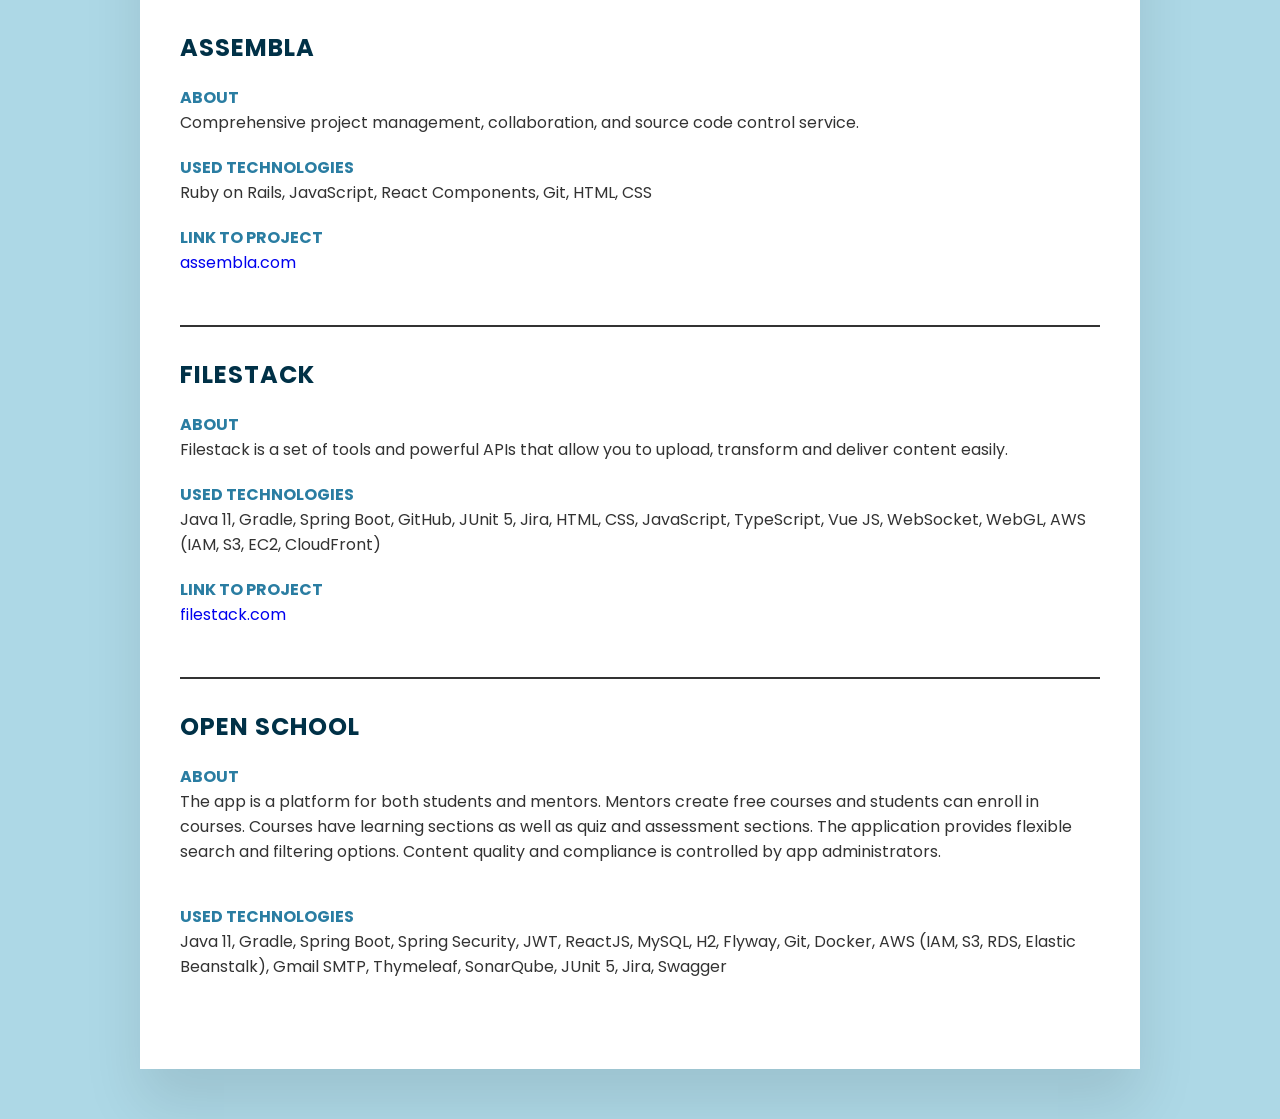
==== commit 631f3765: "change email address" ====
--- a/index.html
+++ b/index.html
@@ -30,7 +30,7 @@
                                 <div class="text">
                                     <h4>DevTactics</h4>
                                     <div class="year_company">
-                                        <h5>2023 - Present</h5>
+                                        <h5>2024 - Present</h5>
                                     </div>
                                 </div>
                                 <div class="imgLogo">
@@ -42,7 +42,7 @@
                                 <div class="text">
                                     <h4>BeeTee</h4>
                                     <div class="year_company">
-                                        <h5>2022 - 2023</h5>
+                                        <h5>2022 - 2024</h5>
                                     </div>
                                 </div>
                                 <div class="imgLogo">
@@ -82,7 +82,7 @@
 
                         </div>
 
-                        <div class="job-container">
+                        <!-- <div class="job-container">
                             <div class="box" style="width: 50%; margin-top: 10px;">
                                 <div class="text">
                                     <h4>Freelance</h4>
@@ -94,7 +94,7 @@
                                     <img src="freelance.png">
                                 </div>
                             </div>
-                        </div>
+                        </div> -->
                     </div>
                 </div>
 
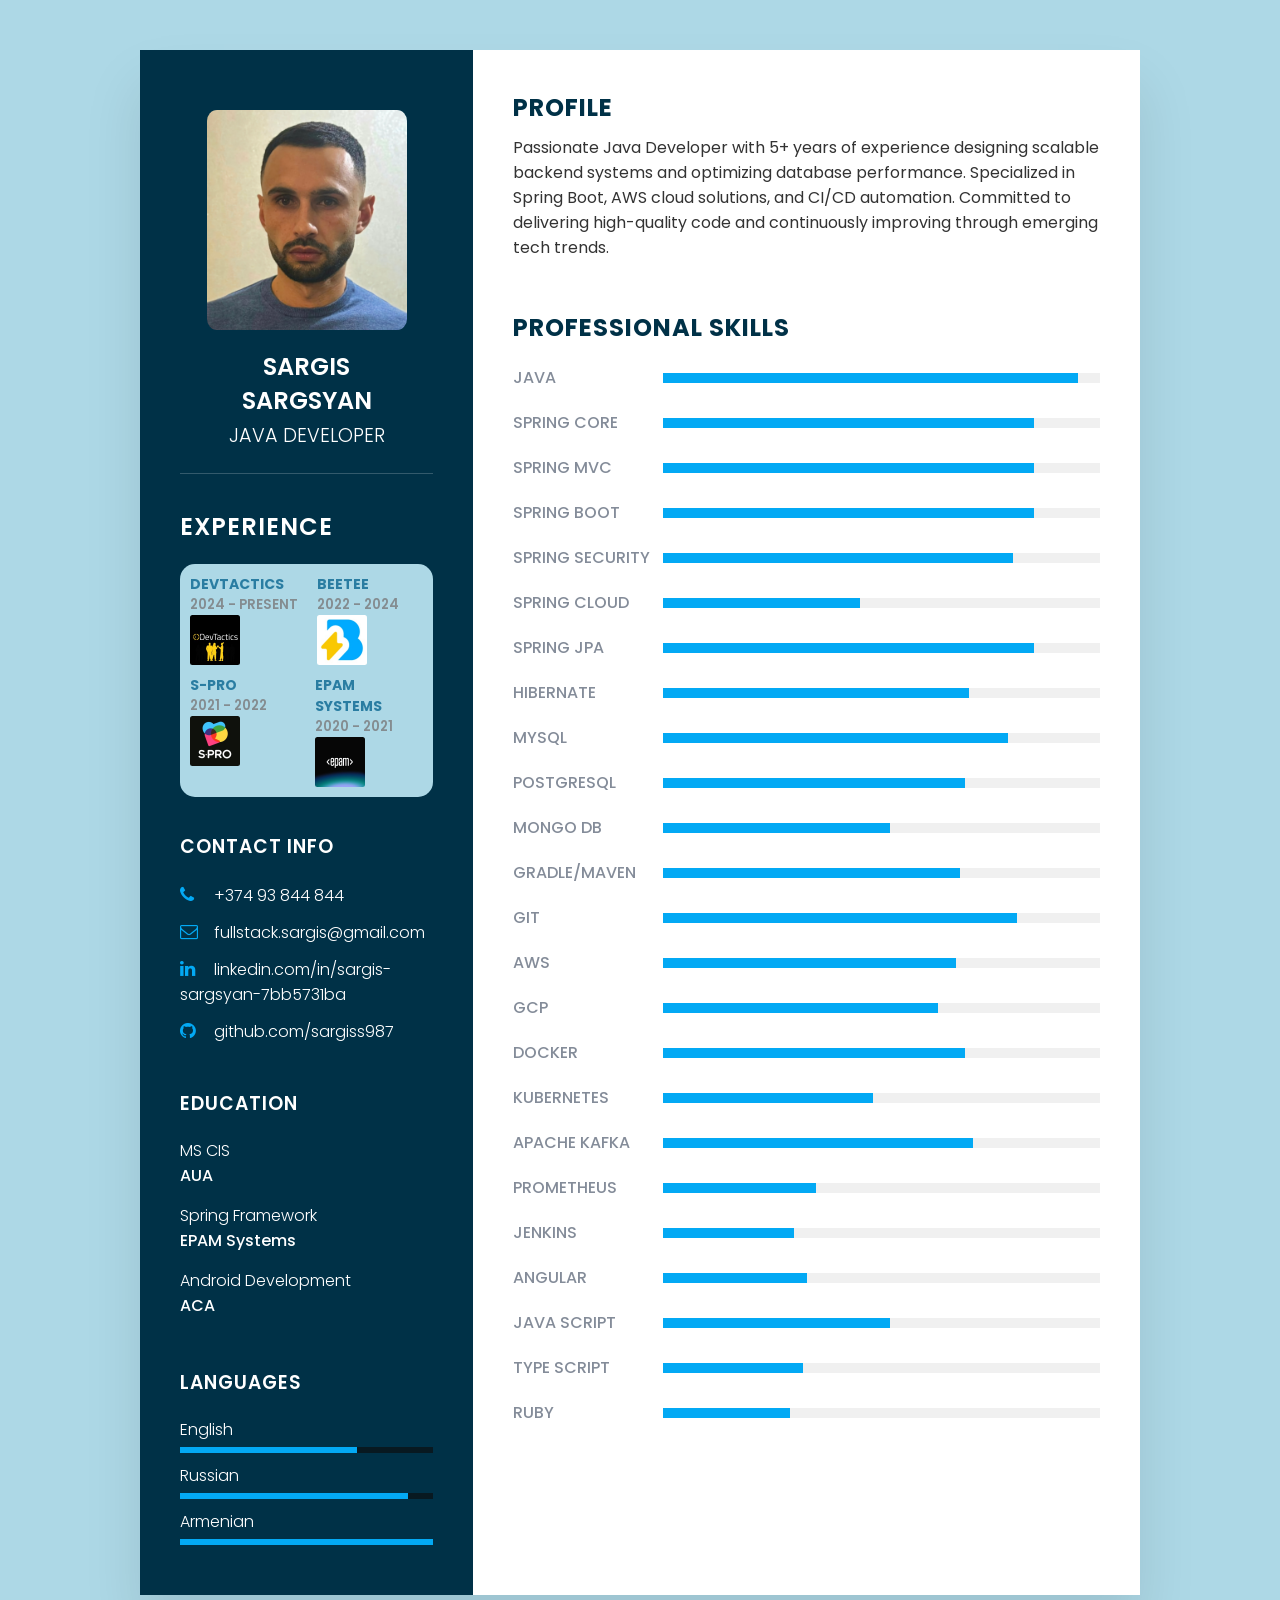
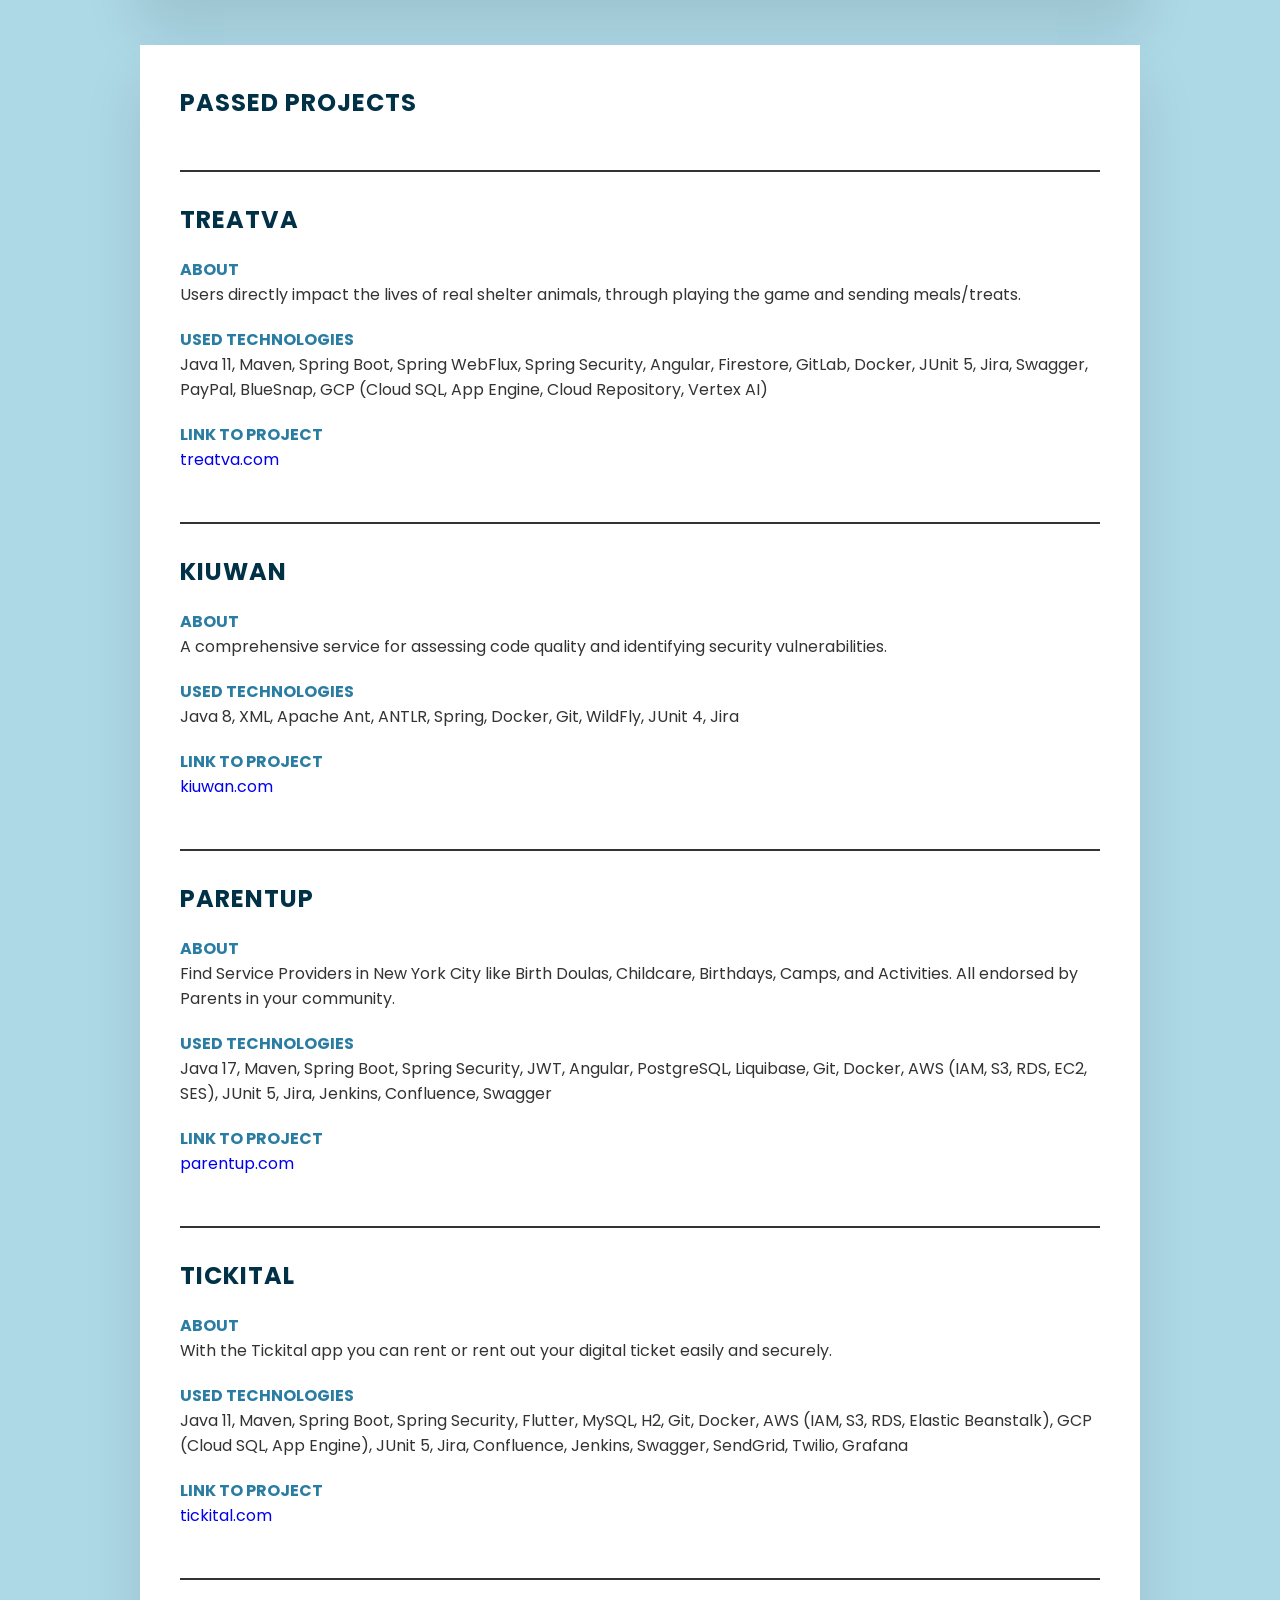
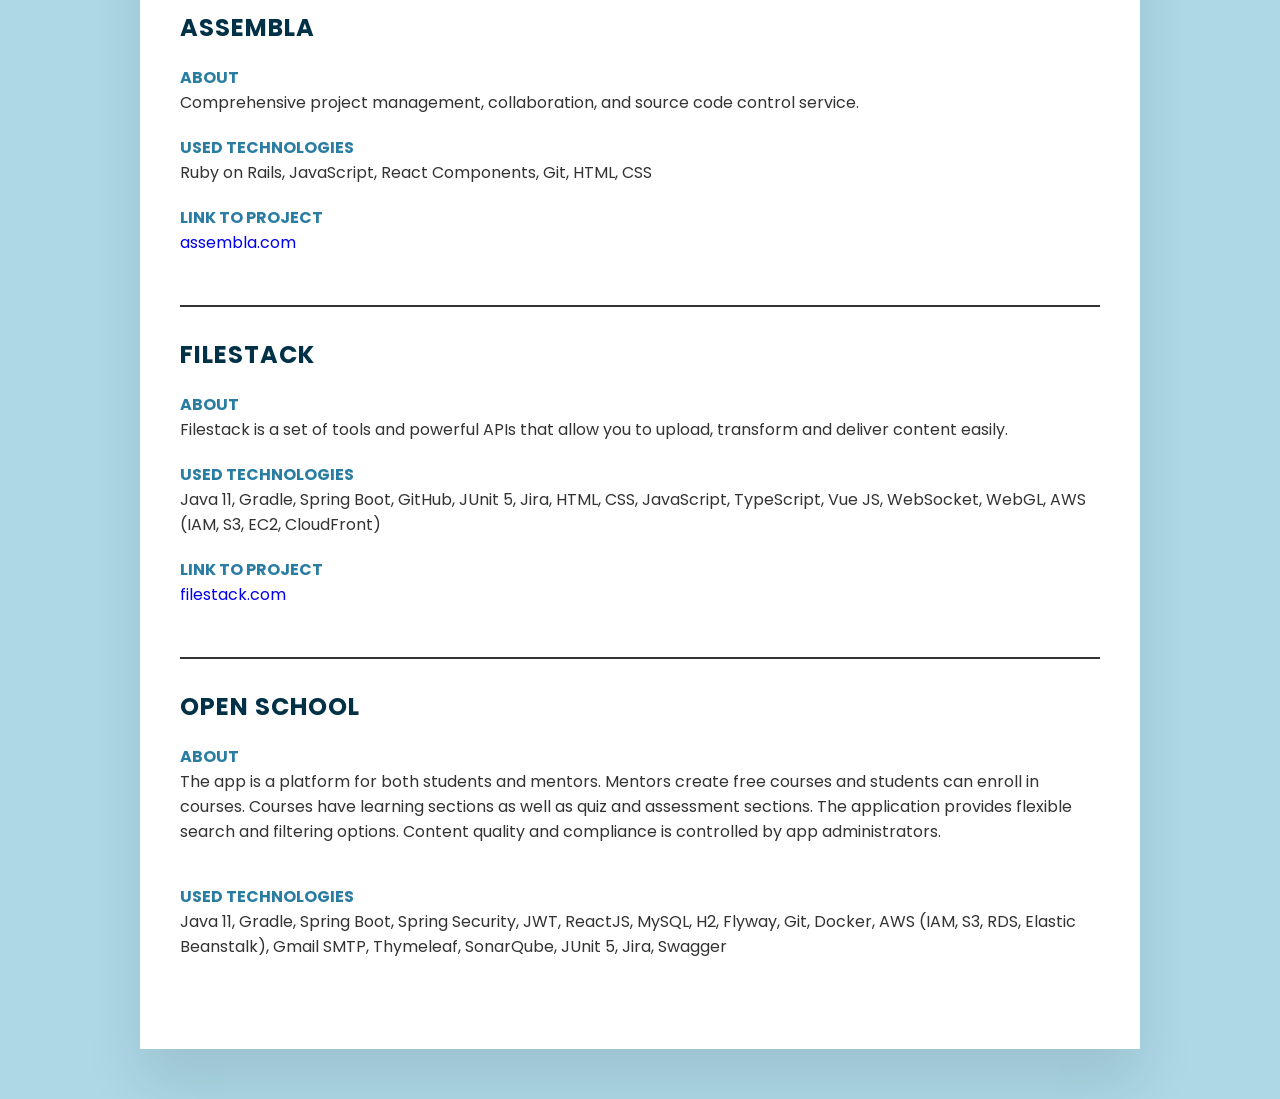
==== commit 373953b0: "refactor profile section" ====
--- a/index.html
+++ b/index.html
@@ -205,17 +205,10 @@
             <div class="righ_Side">
                 <div class="about">
                     <h2 class="title2">Profile</h2>
-                    <p>Experienced Java Developer with a strong focus on backend development and expertise in database
-                        design and
-                        DevOps practices. Proficient in Java programming and frameworks, I craft efficient and scalable
-                        solutions. Skilled
-                        in data modeling and SQL/NoSQL databases, ensuring data integrity and optimization. Adept in
-                        CI/CD pipelines,
-                        automating deployments to drive project success. Agile and collaborative, I thrive in dynamic
-                        team environments.
-                        Lifelong learner dedicated to staying current with emerging technologies. Ready to contribute my
-                        skills to deliver
-                        exceptional software solutions and drive innovation.
+                    <p>Passionate Java Developer with 5+ years of experience designing scalable backend systems
+                       and optimizing database performance. Specialized in Spring Boot, AWS cloud solutions,
+                       and CI/CD automation. Committed to delivering high-quality code and continuously improving
+                       through emerging tech trends.
                     </p>
                 </div>
 
@@ -269,7 +262,7 @@
                 </div> -->
 
                 <div class="about skills">
-                    <h2 class="title2">Proffesional Skills</h2>
+                    <h2 class="title2">Professional Skills</h2>
                     <div class="box">
                         <h4>Java</h4>
                         <div class="percent">
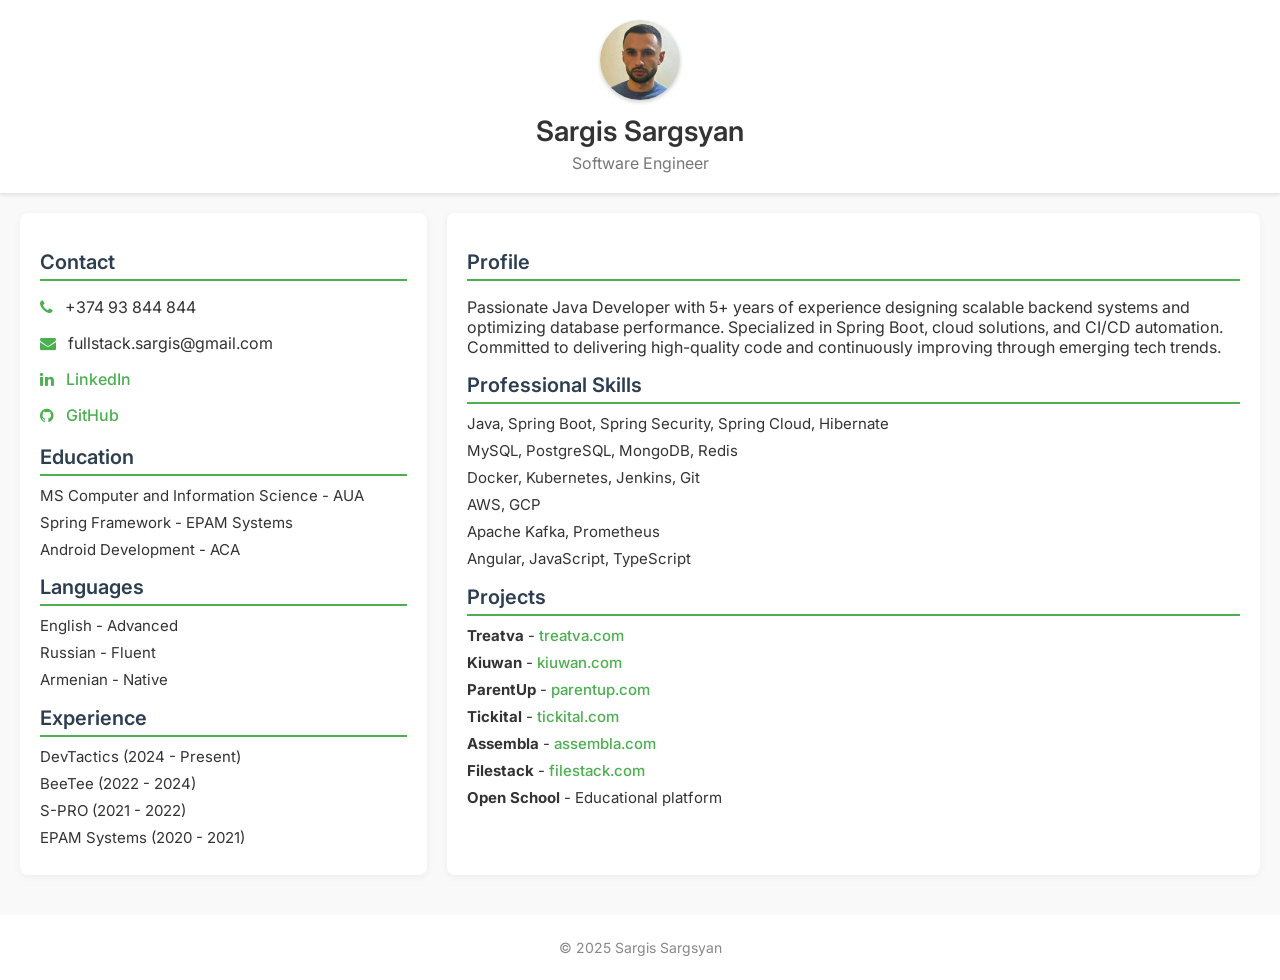
==== commit 8e736d51: "new generation" ====
--- a/index.html
+++ b/index.html
@@ -1,700 +1,180 @@
 <!DOCTYPE html>
-<html>
+<html lang="en">
+<head>
+  <meta charset="UTF-8" />
+  <meta name="viewport" content="width=device-width, initial-scale=1.0" />
+  <title>Sargis Sargsyan - Software Engineer</title>
 
-<head>
-    <meta name="viewport" content="width=device-width, initial-scale=1.0">
-    <title>CV</title>
-    <link rel="stylesheet" href="https://cdnjs.cloudflare.com/ajax/libs/font-awesome/4.7.0/css/font-awesome.css"
-        integrity="sha512-5A8nwdMOWrSz20fDsjczgUidUBR8liPYU+WymTZP1lmY9G6Oc7HlZv156XqnsgNUzTyMefFTcsFH/tnJE/+xBg=="
-        crossorigin="anonymous" />
-    <link rel="stylesheet" type="text/css" href="style.css">
+  <!-- Importing Inter font from Google Fonts -->
+  <link href="https://fonts.googleapis.com/css2?family=Inter:wght@400;600&display=swap" rel="stylesheet" />
+  <link rel="stylesheet" href="https://cdnjs.cloudflare.com/ajax/libs/font-awesome/4.7.0/css/font-awesome.min.css" />
+
+  <style>
+    body {
+      font-family: 'Inter', 'Segoe UI', Tahoma, Geneva, Verdana, sans-serif;
+      margin: 0;
+      padding: 0;
+      background-color: #f9f9f9;
+      color: #333;
+    }
+    header {
+      background-color: #ffffff;
+      padding: 20px;
+      text-align: center;
+      box-shadow: 0 2px 4px rgba(0, 0, 0, 0.1);
+    }
+    header img {
+      width: 80px;
+      height: 80px;
+      border-radius: 50%;
+      object-fit: cover;
+      margin-bottom: 10px;
+      box-shadow: 0 2px 4px rgba(0, 0, 0, 0.2);
+    }
+    header h1 {
+      margin: 0;
+      font-size: 28px;
+      font-weight: 600;
+    }
+    header p {
+      margin: 5px 0 0;
+      color: #777;
+      font-size: 16px;
+    }
+    .container {
+      display: grid;
+      grid-template-columns: 1fr 2fr;
+      gap: 20px;
+      padding: 20px;
+    }
+    .left-side, .right-side {
+      background: #fff;
+      padding: 20px;
+      border-radius: 8px;
+      box-shadow: 0 2px 8px rgba(0, 0, 0, 0.05);
+    }
+    h2.section-title {
+      font-size: 20px;
+      color: #2c3e50;
+      border-bottom: 2px solid #4caf50;
+      padding-bottom: 5px;
+      margin-bottom: 10px;
+      font-weight: 600;
+    }
+    ul, .job, .skill-group, .project-list {
+      margin: 0;
+      padding: 0;
+      list-style: none;
+    }
+    li, .job, .skill, .project {
+      margin: 8px 0;
+      font-size: 15px;
+    }
+    .contact-info i {
+      color: #4caf50;
+      margin-right: 8px;
+    }
+    a {
+      color: #4caf50;
+      text-decoration: none;
+      font-weight: 500;
+    }
+    a:hover {
+      text-decoration: underline;
+    }
+    address {
+      font-style: normal;
+      margin-bottom: 20px;
+    }
+    footer {
+      text-align: center;
+      font-size: 14px;
+      padding: 10px;
+      background: #ffffff;
+      color: #888;
+      margin-top: 20px;
+    }
+    @media (max-width: 768px) {
+      .container {
+        grid-template-columns: 1fr;
+      }
+    }
+  </style>
 </head>
 
 <body>
-    <div>
-        <div class="container">
-            <div class="left_Side">
-                <div class="profileText">
-                    <div class="imgBx">
-                        <img src="prof-img.jpg">
-                    </div>
-                    <h2>Sargis Sargsyan<br><span>Java Developer</span></h2>
-                </div>
+<header>
+  <img src="prof-img.jpg" alt="Profile Picture" />
+  <h1>Sargis Sargsyan</h1>
+  <p>Software Engineer</p>
+</header>
 
-                <div class="contactInfo">
-                    <h2 class="title">Experience</h2>
-                    <div style="background-color: lightblue; padding: 10px; border-radius: 15px;">
-                        <div class="job-container">
+<div class="container">
+  <div class="left-side">
+    <h2 class="section-title">Contact</h2>
+    <address class="contact-info">
+      <p><i class="fa fa-phone"></i> +374 93 844 844</p>
+      <p><i class="fa fa-envelope"></i> fullstack.sargis@gmail.com</p>
+      <p><i class="fa fa-linkedin"></i> <a href="https://www.linkedin.com/in/sargis-sargsyan-7bb5731ba/" target="_blank" rel="noopener noreferrer">LinkedIn</a></p>
+      <p><i class="fa fa-github"></i> <a href="https://github.com/sargiss987" target="_blank" rel="noopener noreferrer">GitHub</a></p>
+    </address>
 
-                            <div class="box" style="width: 50%;">
-                                <div class="text">
-                                    <h4>DevTactics</h4>
-                                    <div class="year_company">
-                                        <h5>2024 - Present</h5>
-                                    </div>
-                                </div>
-                                <div class="imgLogo">
-                                    <img src="devtactics.jpeg">
-                                </div>
-                            </div>
+    <h2 class="section-title">Education</h2>
+    <ul>
+      <li>MS Computer and Information Science - AUA</li>
+      <li>Spring Framework - EPAM Systems</li>
+      <li>Android Development - ACA</li>
+    </ul>
 
-                            <div class="box" style="margin-left: 10px;">
-                                <div class="text">
-                                    <h4>BeeTee</h4>
-                                    <div class="year_company">
-                                        <h5>2022 - 2024</h5>
-                                    </div>
-                                </div>
-                                <div class="imgLogo">
-                                    <img src="beetee.jpeg">
-                                </div>
-                            </div>
+    <h2 class="section-title">Languages</h2>
+    <ul>
+      <li>English - Advanced</li>
+      <li>Russian - Fluent</li>
+      <li>Armenian - Native</li>
+    </ul>
 
-                        </div>
+    <h2 class="section-title">Experience</h2>
+    <ul>
+      <li class="job">DevTactics (2024 - Present)</li>
+      <li class="job">BeeTee (2022 - 2024)</li>
+      <li class="job">S-PRO (2021 - 2022)</li>
+      <li class="job">EPAM Systems (2020 - 2021)</li>
+    </ul>
+  </div>
 
+  <div class="right-side">
+    <h2 class="section-title">Profile</h2>
+    <p>
+      Passionate Java Developer with 5+ years of experience designing scalable backend systems and optimizing database performance.
+      Specialized in Spring Boot, cloud solutions, and CI/CD automation. Committed to delivering high-quality code and continuously improving through emerging tech trends.
+    </p>
 
-                        <div class="job-container">
+    <h2 class="section-title">Professional Skills</h2>
+    <ul class="skill-group">
+      <li>Java, Spring Boot, Spring Security, Spring Cloud, Hibernate</li>
+      <li>MySQL, PostgreSQL, MongoDB, Redis</li>
+      <li>Docker, Kubernetes, Jenkins, Git</li>
+      <li>AWS, GCP</li>
+      <li>Apache Kafka, Prometheus</li>
+      <li>Angular, JavaScript, TypeScript</li>
+    </ul>
 
-                            <div class="box" style="width: 50%; margin-top: 10px;">
-                                <div class="text">
-                                    <h4>S-PRO</h4>
-                                    <div class="year_company">
-                                        <h5>2021 - 2022</h5>
-                                    </div>
-                                </div>
-                                <div class="imgLogo">
-                                    <img src="s-pro.jpeg">
-                                </div>
-                            </div>
+    <h2 class="section-title">Projects</h2>
+    <ul class="project-list">
+      <li class="project"><strong>Treatva</strong> - <a href="https://www.treatva.com/" target="_blank" rel="noopener noreferrer">treatva.com</a></li>
+      <li class="project"><strong>Kiuwan</strong> - <a href="https://www.kiuwan.com/" target="_blank" rel="noopener noreferrer">kiuwan.com</a></li>
+      <li class="project"><strong>ParentUp</strong> - <a href="https://www.parentup.com/" target="_blank" rel="noopener noreferrer">parentup.com</a></li>
+      <li class="project"><strong>Tickital</strong> - <a href="https://tickital.com/" target="_blank" rel="noopener noreferrer">tickital.com</a></li>
+      <li class="project"><strong>Assembla</strong> - <a href="https://get.assembla.com/" target="_blank" rel="noopener noreferrer">assembla.com</a></li>
+      <li class="project"><strong>Filestack</strong> - <a href="https://www.filestack.com/" target="_blank" rel="noopener noreferrer">filestack.com</a></li>
+      <li class="project"><strong>Open School</strong> - Educational platform</li>
+    </ul>
+  </div>
+</div>
 
-                            <div class="box" style="margin-top: 10px; margin-left: 10px;">
-                                <div class="text">
-                                    <h4>EPAM Systems</h4>
-                                    <div class="year_company">
-                                        <h5>2020 - 2021</h5>
-                                    </div>
-                                </div>
-                                <div class="imgLogo">
-                                    <img src="epam.jpeg">
-                                </div>
-                            </div>
+<footer>
+  <p>&copy; 2025 Sargis Sargsyan</p>
+</footer>
 
-
-                        </div>
-
-                        <!-- <div class="job-container">
-                            <div class="box" style="width: 50%; margin-top: 10px;">
-                                <div class="text">
-                                    <h4>Freelance</h4>
-                                    <div class="year_company">
-                                        <h5>2019 - 2020</h5>
-                                    </div>
-                                </div>
-                                <div class="imgLogo">
-                                    <img src="freelance.png">
-                                </div>
-                            </div>
-                        </div> -->
-                    </div>
-                </div>
-
-                <div class="contactInfo">
-                    <h3 class="title">Contact Info</h3>
-                    <ul>
-                        <li>
-                            <span class="icon"><i class="fa fa-phone" aria-hidden="true"></i></span>
-                            <span class="text">+374 93 844 844</span>
-                        </li>
-                        <li>
-                            <span class="icon"><i class="fa fa-envelope-o" aria-hidden="true"></i></span>
-                            <span class="text">fullstack.sargis@gmail.com</span>
-                        </li>
-                        <li>
-                            <span class="icon"><i class="fa fa-linkedin" aria-hidden="true"></i></span>
-                            <a href="https://www.linkedin.com/in/sargis-sargsyan-7bb5731ba/">
-                                <span class="text">linkedin.com/in/sargis-sargsyan-7bb5731ba</span>
-                            </a>
-                        </li>
-                        <li>
-                            <span class="icon"><i class="fa fa-github" aria-hidden="true"></i></span>
-                            <a href="https://github.com/sargiss987">
-                                <span class="text">github.com/sargiss987</span>
-                            </a>
-                        </li>
-                        <!-- <li>
-                            <span class="icon"><i class="fa fa-map-marker" aria-hidden="true"></i></span>
-                            <a href="https://www.google.com/maps/place/%D0%95%D1%80%D0%B5%D0%B2%D0%B0%D0%BD">
-                                <span class="text">Armenia, Yerevan</span>
-                            </a>
-                        </li> -->
-                        <!-- <li>
-                            <span class="icon"><i class="fa fa-file" aria-hidden="true"></i></span>
-                            <a href="https://sargiss987.github.io/resume/">
-                                <span class="text">sargis-cv</span>
-                            </a>
-                        </li> -->
-                    </ul>
-                </div>
-
-                <div class="contactInfo education">
-                    <h3 class="title">Education</h3>
-                    <ul>
-                        <li>
-                            <h4>MS CIS</h4>
-                            <h4>AUA</h4>
-                        </li>
-                        <li>
-                            <!-- <h5>2020 - 2021</h5> -->
-                            <h4>Spring Framework</h4>
-                            <h4>EPAM Systems</h4>
-                        </li>
-                        <li>
-                            <!-- <h5>2019 - 2020</h5> -->
-                            <h4>Android Development</h4>
-                            <h4>ACA</h4>
-                        </li>
-                        <!-- <li>
-                            <h5>2019 - 2020</h5>
-                            <h4>Java Core</h4>
-                            <h4>Code School</h4>
-                        </li> -->
-                        <!-- <li>
-                            <h5>2018 - 2019</h5>
-                            <h4>Computer Science</h4>
-                            <h4>Code School</h4>
-                        </li> -->
-                    </ul>
-                </div>
-
-                <div class="contactInfo language">
-                    <h3 class="title">Languages</h3>
-                    <ul>
-                        <li>
-                            <span class="text">English</span>
-                            <span class="percent">
-                                <div style="width: 70%;"></div>
-                            </span>
-
-                        </li>
-                        <li>
-                            <span class="text">Russian</span>
-                            <span class="percent">
-                                <div style="width: 90%;"></div>
-                            </span>
-                        </li>
-                        <li>
-                            <span class="text">Armenian</span>
-                            <span class="percent">
-                                <div style="width: 100%;"></div>
-                            </span>
-                        </li>
-                    </ul>
-                </div>
-
-                <!-- <div class="about_interest">
-                    <h2 class="title">Interest</h2>
-                    <ul>
-                        <li><i class="fa fa-trophy" aria-hidden="true"></i>Sport</li>
-                        <li><i class="fa fa-book" aria-hidden="true"></i>Reading</li>
-                        <li><i class="fa fa-video-camera" aria-hidden="true"></i>Movies</li>
-                        <li><i class="fa fa-globe" aria-hidden="true"></i>Traveling</li>
-                    </ul>
-                </div> -->
-            </div>
-
-            <div class="righ_Side">
-                <div class="about">
-                    <h2 class="title2">Profile</h2>
-                    <p>Passionate Java Developer with 5+ years of experience designing scalable backend systems
-                       and optimizing database performance. Specialized in Spring Boot, AWS cloud solutions,
-                       and CI/CD automation. Committed to delivering high-quality code and continuously improving
-                       through emerging tech trends.
-                    </p>
-                </div>
-
-                <!-- <div class="about">
-                    <h2 class="title2">Experience</h2>
-                    <div class="box">
-                        <div class="text">
-                            <h4>BeeTee</h4>
-                            <div class="year_company">
-                                <h5>2022 - Present</h5>
-                            </div>
-                        </div>
-                        <div class="imgLogo">
-                            <img src="beetee.jpeg">
-                        </div>
-                    </div>
-                    <div class="box">
-                        <div class="text">
-                            <h4>S-PRO</h4>
-                            <div class="year_company">
-                                <h5>2021 - 2022</h5>
-                            </div>
-                        </div>
-                        <div class="imgLogo">
-                            <img src="s-pro.jpeg">
-                        </div>
-                    </div>
-                    <div class="box">
-                        <div class="text">
-                            <h4>EPAM Systems</h4>
-                            <div class="year_company">
-                                <h5>2020 - 2021</h5>
-                            </div>
-                        </div>
-                        <div class="imgLogo">
-                            <img src="epam.jpeg">
-                        </div>
-                    </div>
-
-                    <div class="box">
-                        <div class="text">
-                            <h4>Freelance</h4>
-                            <div class="year_company">
-                                <h5>2019 - 2020</h5>
-                            </div>
-                        </div>
-                        <div class="imgLogo">
-                            <img src="freelance.png">
-                        </div>
-                    </div>
-                </div> -->
-
-                <div class="about skills">
-                    <h2 class="title2">Professional Skills</h2>
-                    <div class="box">
-                        <h4>Java</h4>
-                        <div class="percent">
-                            <div style="width: 95%;"></div>
-                        </div>
-                    </div>
-                    <div class="box">
-                        <h4>Spring Core</h4>
-                        <div class="percent">
-                            <div style="width: 85%;"></div>
-                        </div>
-                    </div>
-                    <div class="box">
-                        <h4>Spring MVC</h4>
-                        <div class="percent">
-                            <div style="width: 85%;"></div>
-                        </div>
-                    </div>
-                    <div class="box">
-                        <h4>Spring Boot</h4>
-                        <div class="percent">
-                            <div style="width: 85%;"></div>
-                        </div>
-                    </div>
-                    <div class="box">
-                        <h4>Spring Security</h4>
-                        <div class="percent">
-                            <div style="width: 80%;"></div>
-                        </div>
-                    </div>
-                    <div class="box">
-                        <h4>Spring Cloud</h4>
-                        <div class="percent">
-                            <div style="width: 45%;"></div>
-                        </div>
-                    </div>
-                    <div class="box">
-                        <h4>Spring JPA</h4>
-                        <div class="percent">
-                            <div style="width: 85%;"></div>
-                        </div>
-                    </div>
-                    <div class="box">
-                        <h4>Hibernate</h4>
-                        <div class="percent">
-                            <div style="width: 70%;"></div>
-                        </div>
-                    </div>
-                    <div class="box">
-                        <h4>MySQL</h4>
-                        <div class="percent">
-                            <div style="width: 79%;"></div>
-                        </div>
-                    </div>
-                    <div class="box">
-                        <h4>PostgreSQL</h4>
-                        <div class="percent">
-                            <div style="width: 69%;"></div>
-                        </div>
-                    </div>
-                    <div class="box">
-                        <h4>Mongo DB</h4>
-                        <div class="percent">
-                            <div style="width: 52%;"></div>
-                        </div>
-                    </div>
-                    <div class="box">
-                        <h4>Gradle/Maven</h4>
-                        <div class="percent">
-                            <div style="width: 68%;"></div>
-                        </div>
-                    </div>
-                    <div class="box">
-                        <h4>Git</h4>
-                        <div class="percent">
-                            <div style="width: 81%;"></div>
-                        </div>
-                    </div>
-                    <div class="box">
-                        <h4>AWS</h4>
-                        <div class="percent">
-                            <div style="width: 67%;"></div>
-                        </div>
-                    </div>
-                    <div class="box">
-                        <h4>GCP</h4>
-                        <div class="percent">
-                            <div style="width: 63%;"></div>
-                        </div>
-                    </div>
-                    <div class="box">
-                        <h4>Docker</h4>
-                        <div class="percent">
-                            <div style="width: 69%;"></div>
-                        </div>
-                    </div>
-                    <div class="box">
-                        <h4>Kubernetes</h4>
-                        <div class="percent">
-                            <div style="width: 48%;"></div>
-                        </div>
-                    </div>
-                    <div class="box">
-                        <h4>Apache Kafka</h4>
-                        <div class="percent">
-                            <div style="width: 71%;"></div>
-                        </div>
-                    </div>
-                    <div class="box">
-                        <h4>Prometheus</h4>
-                        <div class="percent">
-                            <div style="width: 35%;"></div>
-                        </div>
-                    </div>
-                    <div class="box">
-                        <h4>Jenkins</h4>
-                        <div class="percent">
-                            <div style="width: 30%;"></div>
-                        </div>
-                    </div>
-                    <div class="box">
-                        <h4>Angular</h4>
-                        <div class="percent">
-                            <div style="width: 33%;"></div>
-                        </div>
-                    </div>
-                    <div class="box">
-                        <h4>Java Script</h4>
-                        <div class="percent">
-                            <div style="width: 52%;"></div>
-                        </div>
-                    </div>
-                    <div class="box">
-                        <h4>Type Script</h4>
-                        <div class="percent">
-                            <div style="width: 32%;"></div>
-                        </div>
-                    </div>
-                    <div class="box">
-                        <h4>Ruby</h4>
-                        <div class="percent">
-                            <div style="width: 29%;"></div>
-                        </div>
-                    </div>
-                </div>
-            </div>
-        </div>
-
-        <div class="project_container ">
-            <div class="project_section">
-                <div class="about">
-                    <h2 class="title2">Passed Projects</h2>
-                </div>
-
-
-                <hr>
-                </hr>
-
-                <div class="about">
-                    <h2 class="title2">Treatva</h2>
-                    <div class="box">
-                        <div class="text">
-                            <h4>About</h4>
-                            <p>
-                                Users directly impact the lives of real shelter animals,
-                                through playing the game and sending meals/treats.
-                            </p>
-                        </div>
-                    </div>
-                    <div class="box">
-                        <div class="text">
-                            <h4>Used technologies</h4>
-                            <p>Java 11, Maven, Spring Boot, Spring WebFlux, Spring Security, Angular, Firestore,
-                                GitLab, Docker, JUnit 5, Jira, Swagger, PayPal, BlueSnap, GCP (Cloud SQL, App Engine,
-                                Cloud Repository, Vertex AI)
-                            </p>
-                        </div>
-                    </div>
-                    <div class="box">
-                        <div class="text">
-                            <h4>Link to project</h4>
-                            <a href="https://www.treatva.com/">treatva.com</a>
-                        </div>
-                    </div>
-                </div>
-
-                <hr>
-                </hr>
-
-                <div class="about">
-                    <h2 class="title2">Kiuwan</h2>
-                    <div class="box">
-                        <div class="text">
-                            <h4>About</h4>
-                            <p>
-                                A comprehensive service for assessing code quality and identifying security
-                                vulnerabilities.
-                            </p>
-                        </div>
-                    </div>
-                    <div class="box">
-                        <div class="text">
-                            <h4>Used technologies</h4>
-                            <p>Java 8, XML, Apache Ant, ANTLR, Spring, Docker, Git, WildFly, JUnit 4, Jira
-                            </p>
-                        </div>
-                    </div>
-                    <div class="box">
-                        <div class="text">
-                            <h4>Link to project</h4>
-                            <a href="https://www.kiuwan.com/">kiuwan.com</a>
-                        </div>
-                    </div>
-                </div>
-
-                <hr>
-                </hr>
-
-                <div class="about">
-                    <h2 class="title2">ParentUp</h2>
-                    <div class="box">
-                        <div class="text">
-                            <h4>About</h4>
-                            <p>
-                                Find Service Providers in New York City like Birth Doulas,
-                                Childcare, Birthdays, Camps, and Activities. All endorsed
-                                by Parents in your community.
-                            </p>
-                        </div>
-                    </div>
-                    <!-- <div class="box">
-                        <div class="text">
-                            <h4>My tasks</h4>
-                            <ul>
-                                <li>Examine the project architecture and database schema for further fundamental changes
-                                </li>
-                                <li>Change the existing model, create new services and controllers that meet the new
-                                    requirements</li>
-                                <li>Write database scripts for migration</li>
-                                <li>Improve existing Swagger documentation</li>
-                                <li>Create unit and integration tests</li>
-                                <li>Create docker and docker-compose files for deployment</li>
-                                <li>Fix pipeline (deployment to AWS EC2) bugs</li>
-                            </ul>
-                        </div>
-                    </div> -->
-                    <div class="box">
-                        <div class="text">
-                            <h4>Used technologies</h4>
-                            <p>Java 17, Maven, Spring Boot, Spring Security, JWT, Angular, PostgreSQL, Liquibase,
-                                Git, Docker, AWS (IAM, S3, RDS, EC2, SES), JUnit 5, Jira, Jenkins,
-                                Confluence, Swagger
-                            </p>
-                        </div>
-                    </div>
-                    <div class="box">
-                        <div class="text">
-                            <h4>Link to project</h4>
-                            <a href="https://www.parentup.com/">parentup.com</a>
-                        </div>
-                    </div>
-                </div>
-
-                <hr>
-                </hr>
-
-                <div class="about">
-                    <h2 class="title2">Tickital</h2>
-                    <div class="box">
-                        <div class="text">
-                            <h4>About</h4>
-                            <p>
-                                With the Tickital app you can rent or rent out your digital ticket easily and securely.
-                            </p>
-                        </div>
-                    </div>
-                    <!-- <div class="box">
-                        <div class="text">
-                            <h4>My tasks</h4>
-                            <ul>
-                                <li>Fix several bugs coming from the old version</li>
-                                <li>Integrate Swagger into the project</li>
-                                <li>Integrate Swish payment system to the app</li>
-                                <li>Develop new modules for reselling events and sports tickets</li>
-                                <li>Investigate database schema, write migration scripts for the new schema</li>
-                                <li>Create unit and integration tests</li>
-                                <li>Create service for mobile phone validation using Twilio lookup API</li>
-                                <li>Improve the existing payment flow, thereby saving money for companies (reorder
-                                    transactions, include multiple payments in one transaction if possible, etc.)</li>
-                                <li>Add new regions (with relevant rules) for transport tickets</li>
-                                <li>Add buyer commission fee</li>
-                            </ul>
-                        </div>
-                    </div> -->
-                    <div class="box">
-                        <div class="text">
-                            <h4>Used technologies</h4>
-                            <p>Java 11, Maven, Spring Boot, Spring Security, Flutter, MySQL, H2, Git,
-                                Docker, AWS (IAM, S3, RDS, Elastic Beanstalk), GCP (Cloud SQL, App Engine),
-                                JUnit 5, Jira, Confluence, Jenkins, Swagger, SendGrid, Twilio, Grafana
-                            </p>
-                        </div>
-                    </div>
-                    <div class="box">
-                        <div class="text">
-                            <h4>Link to project</h4>
-                            <a href="https://tickital.com/">tickital.com</a>
-                            <!-- <a href="https://play.google.com/store/apps/details?id=com.peunpeu.tripier">
-                                Play Store</a>
-                            </br>
-                            <a href="https://apps.apple.com/fi/app/tickital/id1499957400">
-                                App Store</a> -->
-                        </div>
-                    </div>
-                </div>
-
-                <hr>
-                </hr>
-
-                <div class="about">
-                    <h2 class="title2">Assembla</h2>
-                    <div class="box">
-                        <div class="text">
-                            <h4>About</h4>
-                            <p>
-                                Comprehensive project management, collaboration, and source code control service.
-                            </p>
-                        </div>
-                    </div>
-                    <div class="box">
-                        <div class="text">
-                            <h4>Used technologies</h4>
-                            <p>Ruby on Rails, JavaScript, React Components, Git, HTML, CSS
-                            </p>
-                        </div>
-                    </div>
-                    <div class="box">
-                        <div class="text">
-                            <h4>Link to project</h4>
-                            <a href="https://get.assembla.com/">assembla.com</a>
-                        </div>
-                    </div>
-                </div>
-
-                <hr>
-                </hr>
-
-                <div class="about">
-                    <h2 class="title2">Filestack</h2>
-                    <div class="box">
-                        <div class="text">
-                            <h4>About</h4>
-                            <p>
-                                Filestack is a set of tools and powerful APIs that allow you to upload, transform and
-                                deliver content easily.
-                            </p>
-                        </div>
-                    </div>
-                    <div class="box">
-                        <div class="text">
-                            <h4>Used technologies</h4>
-                            <p>Java 11, Gradle, Spring Boot, GitHub, JUnit 5, Jira, HTML, CSS, JavaScript, TypeScript,
-                                Vue JS,
-                                WebSocket, WebGL, AWS (IAM, S3, EC2, CloudFront)
-                            </p>
-                        </div>
-                    </div>
-                    <div class="box">
-                        <div class="text">
-                            <h4>Link to project</h4>
-                            <a href="https://www.filestack.com/">filestack.com</a>
-                        </div>
-                    </div>
-                </div>
-
-                <hr>
-                </hr>
-
-                <div class="about">
-                    <h2 class="title2">Open school</h2>
-                    <div class="box">
-                        <div class="text">
-                            <h4>About</h4>
-                            <p>
-                                The app is a platform for both students and mentors.
-                                Mentors create free courses and students can enroll in courses.
-                                Courses have learning sections as well as quiz and assessment sections.
-                                The application provides flexible search and filtering options.
-                                Content quality and compliance is controlled by app administrators.
-                            </p>
-                        </div>
-                    </div>
-                    <div class="box">
-                        <!-- <div class="text">
-                            <h4>My tasks</h4>
-                            <ul>
-                                <li>Investigate git branching strategies</li>
-                                <li>Create a docker-compose file for the local MySql database</li>
-                                <li>Design database initial state and integrate Flyway to the project</li>
-                                <li>Integrate Spring security to the project</li>
-                                <li>Create ci/cd through GitHub actions and AWS CLI</li>
-                                <li>Configure Google Java code style, create Gradle check style tasks and add jobs to
-                                    the pipelines</li>
-                                <li>Integrate Swagger into the project</li>
-                                <li>Integrate SonarQube to the project, add jobs to the pipelines for both JS and Java
-                                    code quality</li>
-                                <li>Create register and login part</li>
-                                <li>Create a mailing service and templates</li>
-                                <li>A lot of business tasks like creating services, repositories, controllers, and so on
-                                </li>
-                                <li>Create unit and integration tests</li>
-                                <li>Some frontend tasks like multi-tab logout, redirecting users to their logged page
-                                    after email verification, and so on</li>
-                            </ul>
-                        </div> -->
-                    </div>
-                    <div class="box">
-                        <div class="text">
-                            <h4>Used technologies</h4>
-                            <p>Java 11, Gradle, Spring Boot, Spring Security, JWT, ReactJS, MySQL, H2, Flyway, Git,
-                                Docker, AWS (IAM, S3, RDS, Elastic Beanstalk), Gmail SMTP, Thymeleaf, SonarQube, JUnit
-                                5, Jira, Swagger
-                            </p>
-                        </div>
-                    </div>
-                </div>
-
-            </div>
-        </div>
-    </div>
-    </div>
-    </div>
 </body>
-
-</html>+</html>
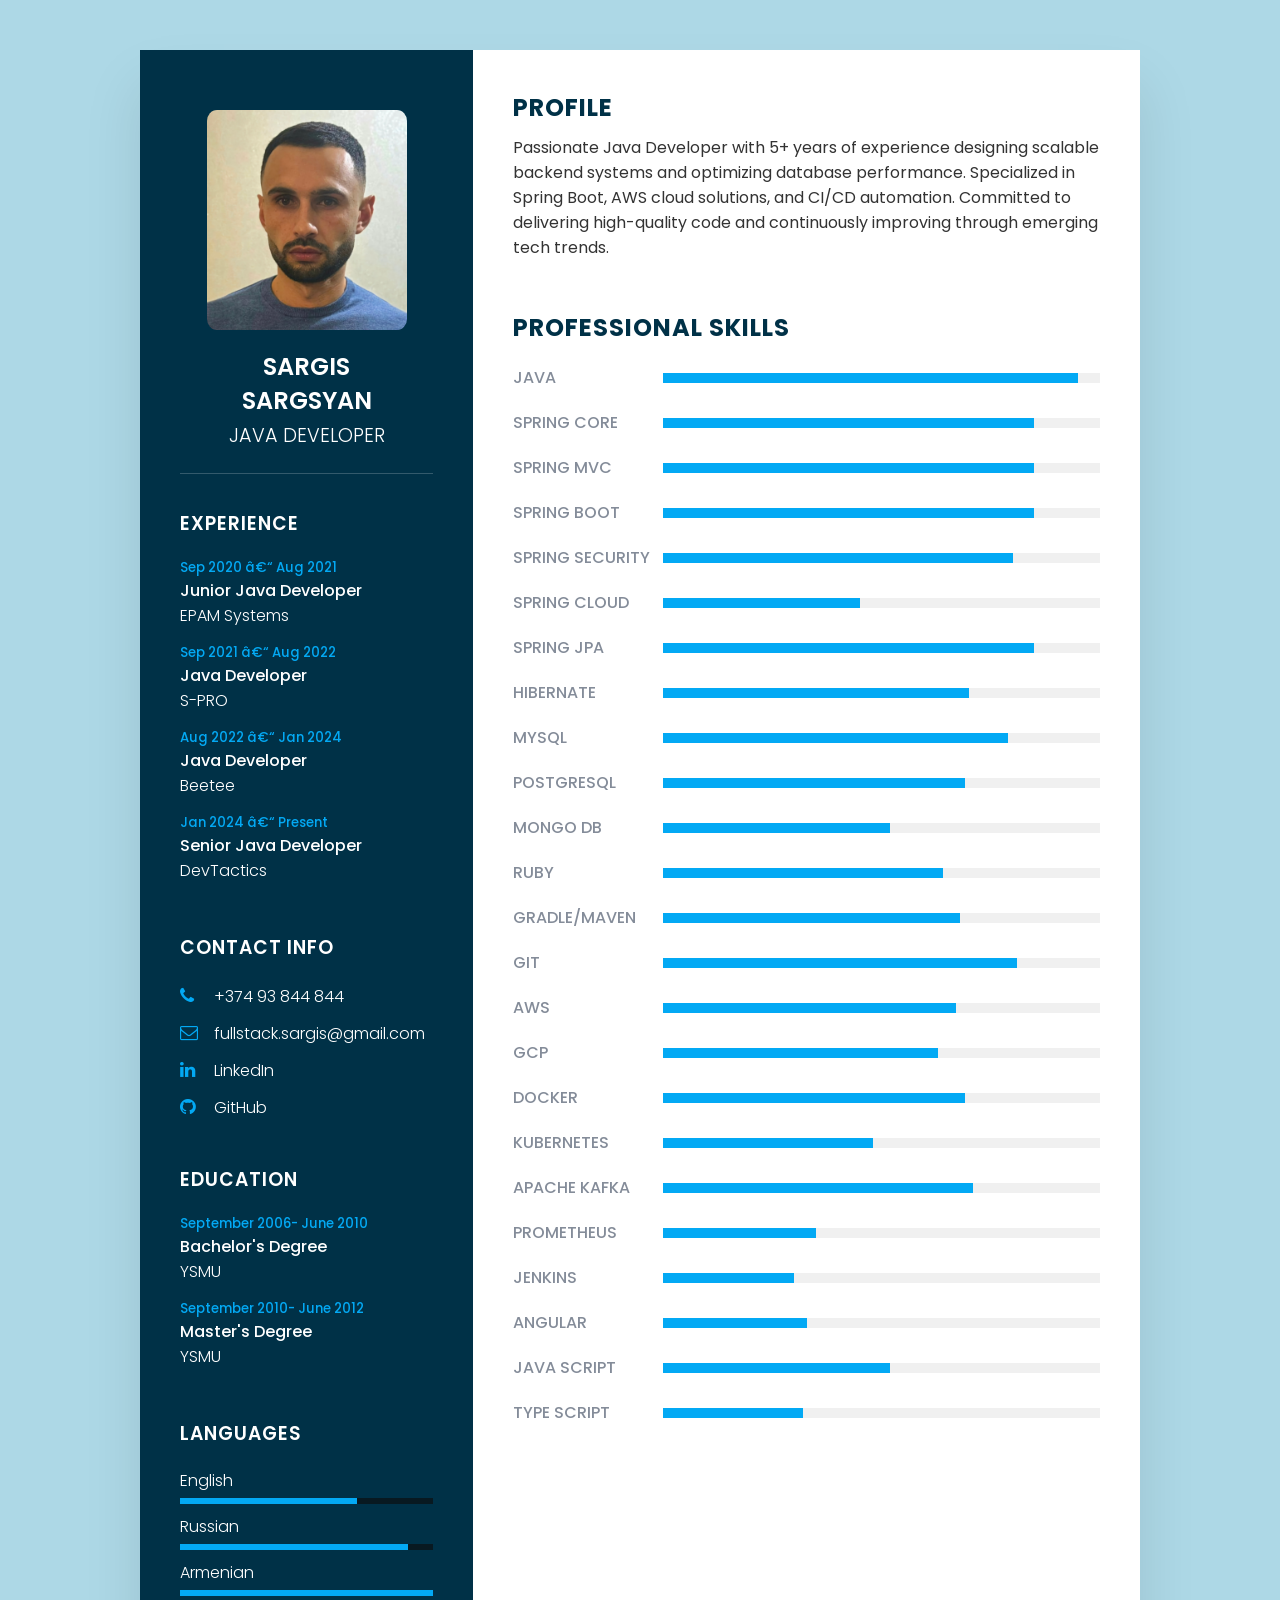
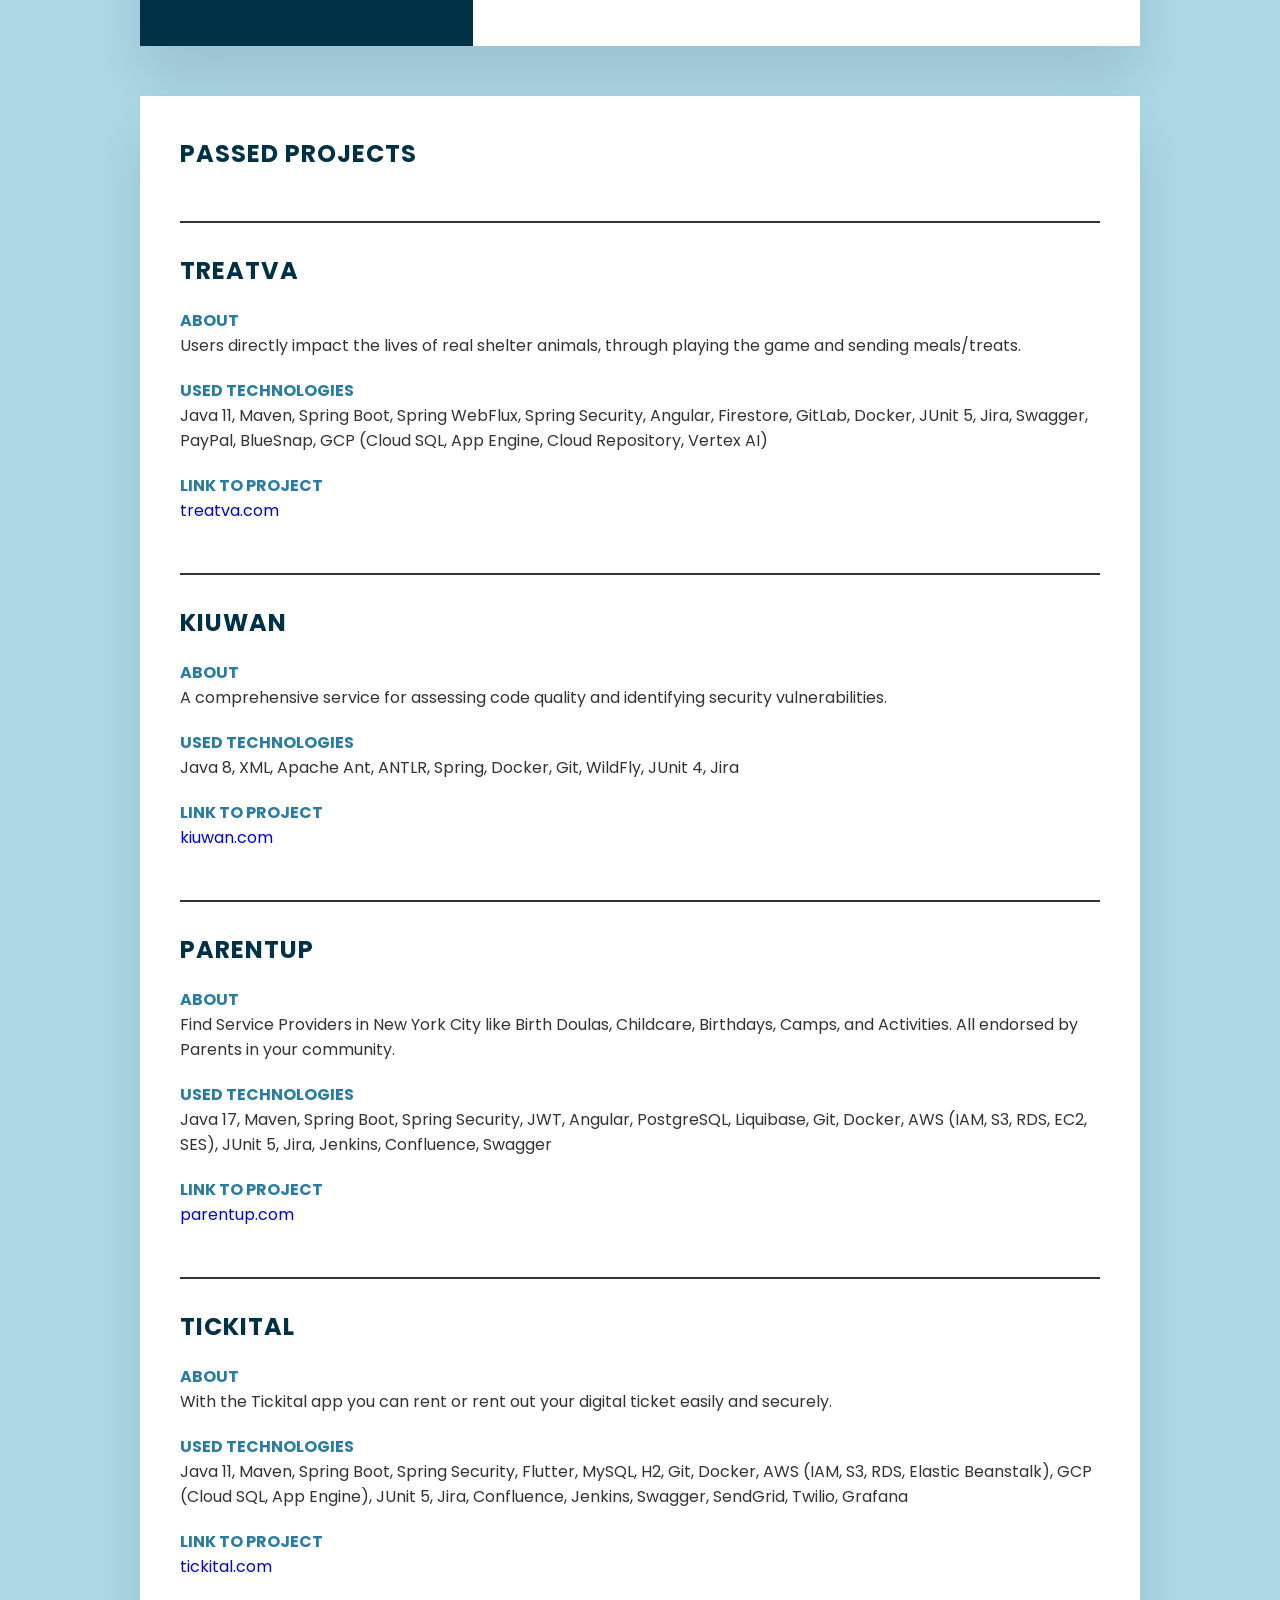
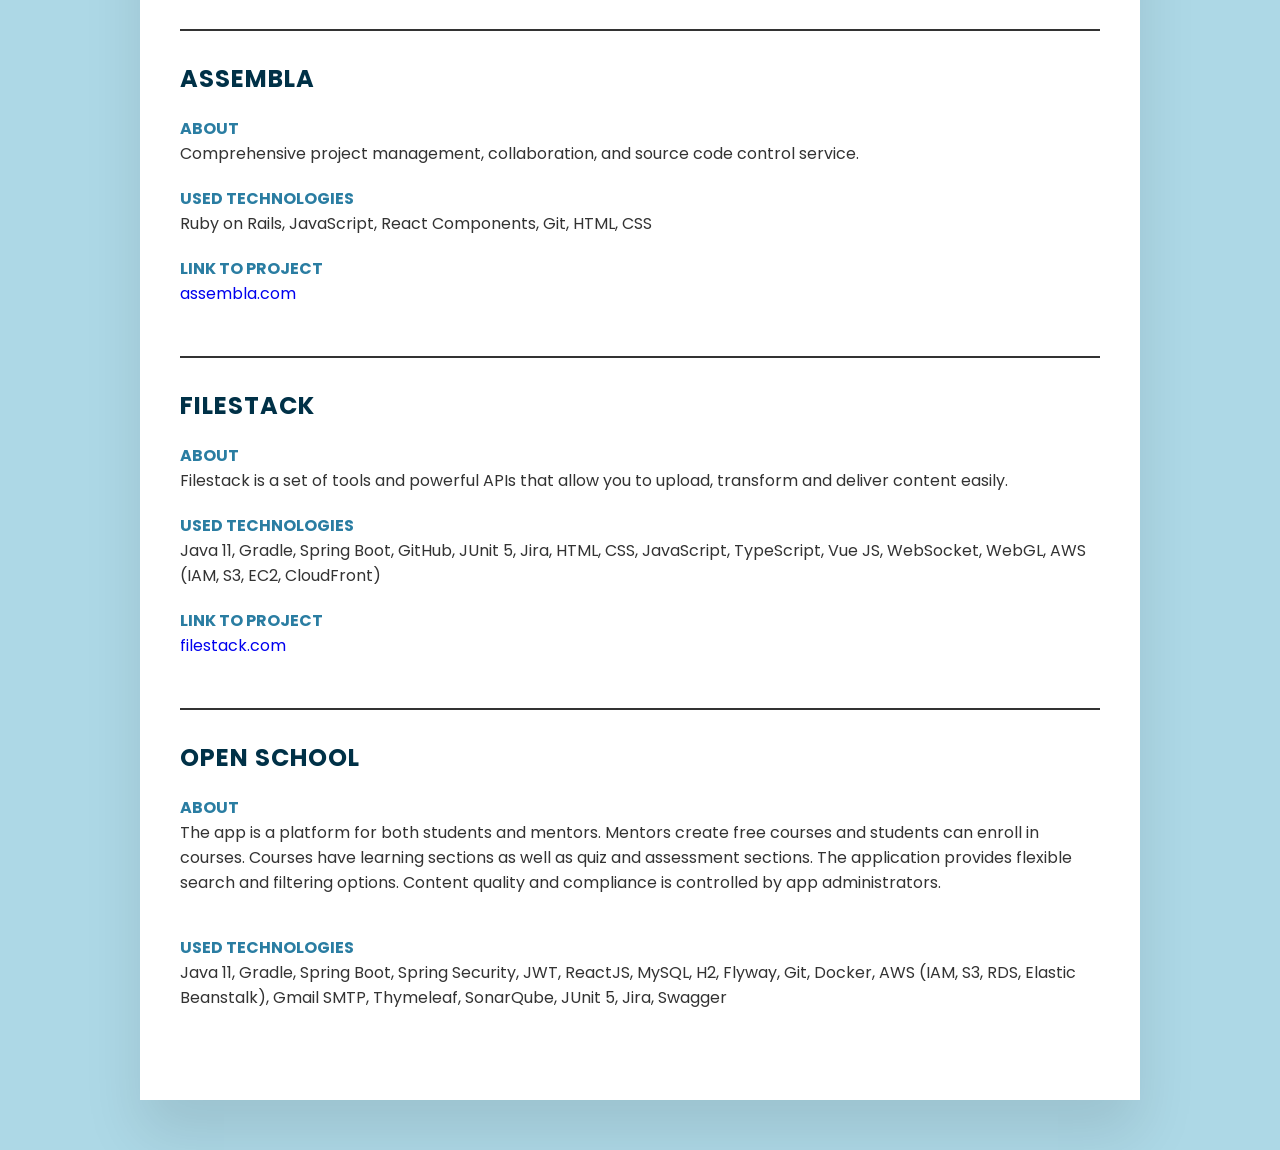
==== commit b9f73f10: "update" ====
--- a/index.html
+++ b/index.html
@@ -1,180 +1,623 @@
 <!DOCTYPE html>
-<html lang="en">
+<html>
+
 <head>
-  <meta charset="UTF-8" />
-  <meta name="viewport" content="width=device-width, initial-scale=1.0" />
-  <title>Sargis Sargsyan - Software Engineer</title>
-
-  <!-- Importing Inter font from Google Fonts -->
-  <link href="https://fonts.googleapis.com/css2?family=Inter:wght@400;600&display=swap" rel="stylesheet" />
-  <link rel="stylesheet" href="https://cdnjs.cloudflare.com/ajax/libs/font-awesome/4.7.0/css/font-awesome.min.css" />
-
-  <style>
-    body {
-      font-family: 'Inter', 'Segoe UI', Tahoma, Geneva, Verdana, sans-serif;
-      margin: 0;
-      padding: 0;
-      background-color: #f9f9f9;
-      color: #333;
-    }
-    header {
-      background-color: #ffffff;
-      padding: 20px;
-      text-align: center;
-      box-shadow: 0 2px 4px rgba(0, 0, 0, 0.1);
-    }
-    header img {
-      width: 80px;
-      height: 80px;
-      border-radius: 50%;
-      object-fit: cover;
-      margin-bottom: 10px;
-      box-shadow: 0 2px 4px rgba(0, 0, 0, 0.2);
-    }
-    header h1 {
-      margin: 0;
-      font-size: 28px;
-      font-weight: 600;
-    }
-    header p {
-      margin: 5px 0 0;
-      color: #777;
-      font-size: 16px;
-    }
-    .container {
-      display: grid;
-      grid-template-columns: 1fr 2fr;
-      gap: 20px;
-      padding: 20px;
-    }
-    .left-side, .right-side {
-      background: #fff;
-      padding: 20px;
-      border-radius: 8px;
-      box-shadow: 0 2px 8px rgba(0, 0, 0, 0.05);
-    }
-    h2.section-title {
-      font-size: 20px;
-      color: #2c3e50;
-      border-bottom: 2px solid #4caf50;
-      padding-bottom: 5px;
-      margin-bottom: 10px;
-      font-weight: 600;
-    }
-    ul, .job, .skill-group, .project-list {
-      margin: 0;
-      padding: 0;
-      list-style: none;
-    }
-    li, .job, .skill, .project {
-      margin: 8px 0;
-      font-size: 15px;
-    }
-    .contact-info i {
-      color: #4caf50;
-      margin-right: 8px;
-    }
-    a {
-      color: #4caf50;
-      text-decoration: none;
-      font-weight: 500;
-    }
-    a:hover {
-      text-decoration: underline;
-    }
-    address {
-      font-style: normal;
-      margin-bottom: 20px;
-    }
-    footer {
-      text-align: center;
-      font-size: 14px;
-      padding: 10px;
-      background: #ffffff;
-      color: #888;
-      margin-top: 20px;
-    }
-    @media (max-width: 768px) {
-      .container {
-        grid-template-columns: 1fr;
-      }
-    }
-  </style>
+    <meta name="viewport" content="width=device-width, initial-scale=1.0">
+    <title>CV</title>
+    <link rel="stylesheet" href="https://cdnjs.cloudflare.com/ajax/libs/font-awesome/4.7.0/css/font-awesome.css"
+        integrity="sha512-5A8nwdMOWrSz20fDsjczgUidUBR8liPYU+WymTZP1lmY9G6Oc7HlZv156XqnsgNUzTyMefFTcsFH/tnJE/+xBg=="
+        crossorigin="anonymous" />
+    <link rel="stylesheet" type="text/css" href="style.css">
 </head>
 
 <body>
-<header>
-  <img src="prof-img.jpg" alt="Profile Picture" />
-  <h1>Sargis Sargsyan</h1>
-  <p>Software Engineer</p>
-</header>
-
-<div class="container">
-  <div class="left-side">
-    <h2 class="section-title">Contact</h2>
-    <address class="contact-info">
-      <p><i class="fa fa-phone"></i> +374 93 844 844</p>
-      <p><i class="fa fa-envelope"></i> fullstack.sargis@gmail.com</p>
-      <p><i class="fa fa-linkedin"></i> <a href="https://www.linkedin.com/in/sargis-sargsyan-7bb5731ba/" target="_blank" rel="noopener noreferrer">LinkedIn</a></p>
-      <p><i class="fa fa-github"></i> <a href="https://github.com/sargiss987" target="_blank" rel="noopener noreferrer">GitHub</a></p>
-    </address>
-
-    <h2 class="section-title">Education</h2>
-    <ul>
-      <li>MS Computer and Information Science - AUA</li>
-      <li>Spring Framework - EPAM Systems</li>
-      <li>Android Development - ACA</li>
-    </ul>
-
-    <h2 class="section-title">Languages</h2>
-    <ul>
-      <li>English - Advanced</li>
-      <li>Russian - Fluent</li>
-      <li>Armenian - Native</li>
-    </ul>
-
-    <h2 class="section-title">Experience</h2>
-    <ul>
-      <li class="job">DevTactics (2024 - Present)</li>
-      <li class="job">BeeTee (2022 - 2024)</li>
-      <li class="job">S-PRO (2021 - 2022)</li>
-      <li class="job">EPAM Systems (2020 - 2021)</li>
-    </ul>
-  </div>
-
-  <div class="right-side">
-    <h2 class="section-title">Profile</h2>
-    <p>
-      Passionate Java Developer with 5+ years of experience designing scalable backend systems and optimizing database performance.
-      Specialized in Spring Boot, cloud solutions, and CI/CD automation. Committed to delivering high-quality code and continuously improving through emerging tech trends.
-    </p>
-
-    <h2 class="section-title">Professional Skills</h2>
-    <ul class="skill-group">
-      <li>Java, Spring Boot, Spring Security, Spring Cloud, Hibernate</li>
-      <li>MySQL, PostgreSQL, MongoDB, Redis</li>
-      <li>Docker, Kubernetes, Jenkins, Git</li>
-      <li>AWS, GCP</li>
-      <li>Apache Kafka, Prometheus</li>
-      <li>Angular, JavaScript, TypeScript</li>
-    </ul>
-
-    <h2 class="section-title">Projects</h2>
-    <ul class="project-list">
-      <li class="project"><strong>Treatva</strong> - <a href="https://www.treatva.com/" target="_blank" rel="noopener noreferrer">treatva.com</a></li>
-      <li class="project"><strong>Kiuwan</strong> - <a href="https://www.kiuwan.com/" target="_blank" rel="noopener noreferrer">kiuwan.com</a></li>
-      <li class="project"><strong>ParentUp</strong> - <a href="https://www.parentup.com/" target="_blank" rel="noopener noreferrer">parentup.com</a></li>
-      <li class="project"><strong>Tickital</strong> - <a href="https://tickital.com/" target="_blank" rel="noopener noreferrer">tickital.com</a></li>
-      <li class="project"><strong>Assembla</strong> - <a href="https://get.assembla.com/" target="_blank" rel="noopener noreferrer">assembla.com</a></li>
-      <li class="project"><strong>Filestack</strong> - <a href="https://www.filestack.com/" target="_blank" rel="noopener noreferrer">filestack.com</a></li>
-      <li class="project"><strong>Open School</strong> - Educational platform</li>
-    </ul>
-  </div>
-</div>
-
-<footer>
-  <p>&copy; 2025 Sargis Sargsyan</p>
-</footer>
-
+    <div>
+        <div class="container">
+            <div class="left_Side">
+                <div class="profileText">
+                    <div class="imgBx">
+                        <img src="prof-img.jpg">
+                    </div>
+                    <h2>Sargis Sargsyan<br><span>Java Developer</span></h2>
+                </div>
+
+                <div class="contactInfo education">
+                    <h3 class="title">Experience</h3>
+                    <ul>
+                        <li>
+                            <h5>Sep 2020 – Aug 2021</h5>
+                            <h4>Junior Java Developer</h4>
+                            <h4>EPAM Systems</h4>
+                        </li>
+                        <li>
+                            <h5>Sep 2021 – Aug 2022</h5>
+                            <h4>Java Developer</h4>
+                            <h4>S-PRO</h4>
+                        </li>
+                        <li>
+                            <h5>Aug 2022 – Jan 2024</h5>
+                            <h4>Java Developer</h4>
+                            <h4>Beetee</h4>
+                        </li>
+                        <li>
+                            <h5>Jan 2024 – Present</h5>
+                            <h4>Senior Java Developer</h4>
+                            <h4>DevTactics</h4>
+                        </li>
+                    </ul>
+                </div>
+
+                <div class="contactInfo">
+                    <h3 class="title">Contact Info</h3>
+                    <ul>
+                        <li>
+                            <span class="icon"><i class="fa fa-phone" aria-hidden="true"></i></span>
+                            <span class="text">+374 93 844 844</span>
+                        </li>
+                        <li>
+                            <span class="icon"><i class="fa fa-envelope-o" aria-hidden="true"></i></span>
+                            <span class="text">fullstack.sargis@gmail.com</span>
+                        </li>
+                        <li>
+                            <span class="icon"><i class="fa fa-linkedin" aria-hidden="true"></i></span>
+                            <a href="https://www.linkedin.com/in/sargis-sargsyan-7bb5731ba/">
+                                <span class="text">LinkedIn</span>
+                            </a>
+                        </li>
+                        <li>
+                            <span class="icon"><i class="fa fa-github" aria-hidden="true"></i></span>
+                            <a href="https://github.com/sargiss987">
+                                <span class="text">GitHub</span>
+                            </a>
+                        </li>
+                    </ul>
+                </div>
+
+                <div class="contactInfo education">
+                    <h3 class="title">Education</h3>
+                    <ul>
+                        <li>
+                            <h5>September 2006- June 2010</h5>
+                            <h4>Bachelor's Degree</h4>
+                            <h4>YSMU</h4>
+                        </li>
+                        <li>
+                            <h5>September 2010- June 2012</h5>
+                            <h4>Master's Degree</h4>
+                            <h4>YSMU</h4>
+                        </li>
+                    </ul>
+                </div>
+
+                <div class="contactInfo language">
+                    <h3 class="title">Languages</h3>
+                    <ul>
+                        <li>
+                            <span class="text">English</span>
+                            <span class="percent">
+                                <div style="width: 70%;"></div>
+                            </span>
+
+                        </li>
+                        <li>
+                            <span class="text">Russian</span>
+                            <span class="percent">
+                                <div style="width: 90%;"></div>
+                            </span>
+                        </li>
+                        <li>
+                            <span class="text">Armenian</span>
+                            <span class="percent">
+                                <div style="width: 100%;"></div>
+                            </span>
+                        </li>
+                    </ul>
+                </div>
+
+                <!-- <div class="about_interest">
+                    <h2 class="title">Interest</h2>
+                    <ul>
+                        <li><i class="fa fa-trophy" aria-hidden="true"></i>Sport</li>
+                        <li><i class="fa fa-book" aria-hidden="true"></i>Reading</li>
+                        <li><i class="fa fa-video-camera" aria-hidden="true"></i>Movies</li>
+                        <li><i class="fa fa-globe" aria-hidden="true"></i>Traveling</li>
+                    </ul>
+                </div> -->
+            </div>
+
+            <div class="righ_Side">
+                <div class="about">
+                    <h2 class="title2">Profile</h2>
+                    <p>Passionate Java Developer with 5+ years of experience designing scalable backend systems
+                       and optimizing database performance. Specialized in Spring Boot, AWS cloud solutions,
+                       and CI/CD automation. Committed to delivering high-quality code and continuously improving
+                       through emerging tech trends.
+                    </p>
+                </div>
+
+                <!-- <div class="about">
+                    <h2 class="title2">Experience</h2>
+                    <div class="box">
+                        <div class="text">
+                            <h4>BeeTee</h4>
+                            <div class="year_company">
+                                <h5>2022 - Present</h5>
+                            </div>
+                        </div>
+                        <div class="imgLogo">
+                            <img src="beetee.jpeg">
+                        </div>
+                    </div>
+                    <div class="box">
+                        <div class="text">
+                            <h4>S-PRO</h4>
+                            <div class="year_company">
+                                <h5>2021 - 2022</h5>
+                            </div>
+                        </div>
+                        <div class="imgLogo">
+                            <img src="s-pro.jpeg">
+                        </div>
+                    </div>
+                    <div class="box">
+                        <div class="text">
+                            <h4>EPAM Systems</h4>
+                            <div class="year_company">
+                                <h5>2020 - 2021</h5>
+                            </div>
+                        </div>
+                        <div class="imgLogo">
+                            <img src="epam.jpeg">
+                        </div>
+                    </div>
+
+                    <div class="box">
+                        <div class="text">
+                            <h4>Freelance</h4>
+                            <div class="year_company">
+                                <h5>2019 - 2020</h5>
+                            </div>
+                        </div>
+                        <div class="imgLogo">
+                            <img src="freelance.png">
+                        </div>
+                    </div>
+                </div> -->
+
+                <div class="about skills">
+                    <h2 class="title2">Professional Skills</h2>
+                    <div class="box">
+                        <h4>Java</h4>
+                        <div class="percent">
+                            <div style="width: 95%;"></div>
+                        </div>
+                    </div>
+                    <div class="box">
+                        <h4>Spring Core</h4>
+                        <div class="percent">
+                            <div style="width: 85%;"></div>
+                        </div>
+                    </div>
+                    <div class="box">
+                        <h4>Spring MVC</h4>
+                        <div class="percent">
+                            <div style="width: 85%;"></div>
+                        </div>
+                    </div>
+                    <div class="box">
+                        <h4>Spring Boot</h4>
+                        <div class="percent">
+                            <div style="width: 85%;"></div>
+                        </div>
+                    </div>
+                    <div class="box">
+                        <h4>Spring Security</h4>
+                        <div class="percent">
+                            <div style="width: 80%;"></div>
+                        </div>
+                    </div>
+                    <div class="box">
+                        <h4>Spring Cloud</h4>
+                        <div class="percent">
+                            <div style="width: 45%;"></div>
+                        </div>
+                    </div>
+                    <div class="box">
+                        <h4>Spring JPA</h4>
+                        <div class="percent">
+                            <div style="width: 85%;"></div>
+                        </div>
+                    </div>
+                    <div class="box">
+                        <h4>Hibernate</h4>
+                        <div class="percent">
+                            <div style="width: 70%;"></div>
+                        </div>
+                    </div>
+                    <div class="box">
+                        <h4>MySQL</h4>
+                        <div class="percent">
+                            <div style="width: 79%;"></div>
+                        </div>
+                    </div>
+                    <div class="box">
+                        <h4>PostgreSQL</h4>
+                        <div class="percent">
+                            <div style="width: 69%;"></div>
+                        </div>
+                    </div>
+                    <div class="box">
+                        <h4>Mongo DB</h4>
+                        <div class="percent">
+                            <div style="width: 52%;"></div>
+                        </div>
+                    </div>
+                    <div class="box">
+                        <h4>Ruby</h4>
+                        <div class="percent">
+                            <div style="width: 64%;"></div>
+                        </div>
+                    </div>
+                    <div class="box">
+                        <h4>Gradle/Maven</h4>
+                        <div class="percent">
+                            <div style="width: 68%;"></div>
+                        </div>
+                    </div>
+                    <div class="box">
+                        <h4>Git</h4>
+                        <div class="percent">
+                            <div style="width: 81%;"></div>
+                        </div>
+                    </div>
+                    <div class="box">
+                        <h4>AWS</h4>
+                        <div class="percent">
+                            <div style="width: 67%;"></div>
+                        </div>
+                    </div>
+                    <div class="box">
+                        <h4>GCP</h4>
+                        <div class="percent">
+                            <div style="width: 63%;"></div>
+                        </div>
+                    </div>
+                    <div class="box">
+                        <h4>Docker</h4>
+                        <div class="percent">
+                            <div style="width: 69%;"></div>
+                        </div>
+                    </div>
+                    <div class="box">
+                        <h4>Kubernetes</h4>
+                        <div class="percent">
+                            <div style="width: 48%;"></div>
+                        </div>
+                    </div>
+                    <div class="box">
+                        <h4>Apache Kafka</h4>
+                        <div class="percent">
+                            <div style="width: 71%;"></div>
+                        </div>
+                    </div>
+                    <div class="box">
+                        <h4>Prometheus</h4>
+                        <div class="percent">
+                            <div style="width: 35%;"></div>
+                        </div>
+                    </div>
+                    <div class="box">
+                        <h4>Jenkins</h4>
+                        <div class="percent">
+                            <div style="width: 30%;"></div>
+                        </div>
+                    </div>
+                    <div class="box">
+                        <h4>Angular</h4>
+                        <div class="percent">
+                            <div style="width: 33%;"></div>
+                        </div>
+                    </div>
+                    <div class="box">
+                        <h4>Java Script</h4>
+                        <div class="percent">
+                            <div style="width: 52%;"></div>
+                        </div>
+                    </div>
+                    <div class="box">
+                        <h4>Type Script</h4>
+                        <div class="percent">
+                            <div style="width: 32%;"></div>
+                        </div>
+                    </div>
+                </div>
+            </div>
+        </div>
+
+        <div class="project_container ">
+            <div class="project_section">
+                <div class="about">
+                    <h2 class="title2">Passed Projects</h2>
+                </div>
+
+
+                <hr>
+                </hr>
+
+                <div class="about">
+                    <h2 class="title2">Treatva</h2>
+                    <div class="box">
+                        <div class="text">
+                            <h4>About</h4>
+                            <p>
+                                Users directly impact the lives of real shelter animals,
+                                through playing the game and sending meals/treats.
+                            </p>
+                        </div>
+                    </div>
+                    <div class="box">
+                        <div class="text">
+                            <h4>Used technologies</h4>
+                            <p>Java 11, Maven, Spring Boot, Spring WebFlux, Spring Security, Angular, Firestore,
+                                GitLab, Docker, JUnit 5, Jira, Swagger, PayPal, BlueSnap, GCP (Cloud SQL, App Engine,
+                                Cloud Repository, Vertex AI)
+                            </p>
+                        </div>
+                    </div>
+                    <div class="box">
+                        <div class="text">
+                            <h4>Link to project</h4>
+                            <a href="https://www.treatva.com/">treatva.com</a>
+                        </div>
+                    </div>
+                </div>
+
+                <hr>
+                </hr>
+
+                <div class="about">
+                    <h2 class="title2">Kiuwan</h2>
+                    <div class="box">
+                        <div class="text">
+                            <h4>About</h4>
+                            <p>
+                                A comprehensive service for assessing code quality and identifying security
+                                vulnerabilities.
+                            </p>
+                        </div>
+                    </div>
+                    <div class="box">
+                        <div class="text">
+                            <h4>Used technologies</h4>
+                            <p>Java 8, XML, Apache Ant, ANTLR, Spring, Docker, Git, WildFly, JUnit 4, Jira
+                            </p>
+                        </div>
+                    </div>
+                    <div class="box">
+                        <div class="text">
+                            <h4>Link to project</h4>
+                            <a href="https://www.kiuwan.com/">kiuwan.com</a>
+                        </div>
+                    </div>
+                </div>
+
+                <hr>
+                </hr>
+
+                <div class="about">
+                    <h2 class="title2">ParentUp</h2>
+                    <div class="box">
+                        <div class="text">
+                            <h4>About</h4>
+                            <p>
+                                Find Service Providers in New York City like Birth Doulas,
+                                Childcare, Birthdays, Camps, and Activities. All endorsed
+                                by Parents in your community.
+                            </p>
+                        </div>
+                    </div>
+                    <!-- <div class="box">
+                        <div class="text">
+                            <h4>My tasks</h4>
+                            <ul>
+                                <li>Examine the project architecture and database schema for further fundamental changes
+                                </li>
+                                <li>Change the existing model, create new services and controllers that meet the new
+                                    requirements</li>
+                                <li>Write database scripts for migration</li>
+                                <li>Improve existing Swagger documentation</li>
+                                <li>Create unit and integration tests</li>
+                                <li>Create docker and docker-compose files for deployment</li>
+                                <li>Fix pipeline (deployment to AWS EC2) bugs</li>
+                            </ul>
+                        </div>
+                    </div> -->
+                    <div class="box">
+                        <div class="text">
+                            <h4>Used technologies</h4>
+                            <p>Java 17, Maven, Spring Boot, Spring Security, JWT, Angular, PostgreSQL, Liquibase,
+                                Git, Docker, AWS (IAM, S3, RDS, EC2, SES), JUnit 5, Jira, Jenkins,
+                                Confluence, Swagger
+                            </p>
+                        </div>
+                    </div>
+                    <div class="box">
+                        <div class="text">
+                            <h4>Link to project</h4>
+                            <a href="https://www.parentup.com/">parentup.com</a>
+                        </div>
+                    </div>
+                </div>
+
+                <hr>
+                </hr>
+
+                <div class="about">
+                    <h2 class="title2">Tickital</h2>
+                    <div class="box">
+                        <div class="text">
+                            <h4>About</h4>
+                            <p>
+                                With the Tickital app you can rent or rent out your digital ticket easily and securely.
+                            </p>
+                        </div>
+                    </div>
+                    <!-- <div class="box">
+                        <div class="text">
+                            <h4>My tasks</h4>
+                            <ul>
+                                <li>Fix several bugs coming from the old version</li>
+                                <li>Integrate Swagger into the project</li>
+                                <li>Integrate Swish payment system to the app</li>
+                                <li>Develop new modules for reselling events and sports tickets</li>
+                                <li>Investigate database schema, write migration scripts for the new schema</li>
+                                <li>Create unit and integration tests</li>
+                                <li>Create service for mobile phone validation using Twilio lookup API</li>
+                                <li>Improve the existing payment flow, thereby saving money for companies (reorder
+                                    transactions, include multiple payments in one transaction if possible, etc.)</li>
+                                <li>Add new regions (with relevant rules) for transport tickets</li>
+                                <li>Add buyer commission fee</li>
+                            </ul>
+                        </div>
+                    </div> -->
+                    <div class="box">
+                        <div class="text">
+                            <h4>Used technologies</h4>
+                            <p>Java 11, Maven, Spring Boot, Spring Security, Flutter, MySQL, H2, Git,
+                                Docker, AWS (IAM, S3, RDS, Elastic Beanstalk), GCP (Cloud SQL, App Engine),
+                                JUnit 5, Jira, Confluence, Jenkins, Swagger, SendGrid, Twilio, Grafana
+                            </p>
+                        </div>
+                    </div>
+                    <div class="box">
+                        <div class="text">
+                            <h4>Link to project</h4>
+                            <a href="https://tickital.com/">tickital.com</a>
+                            <!-- <a href="https://play.google.com/store/apps/details?id=com.peunpeu.tripier">
+                                Play Store</a>
+                            </br>
+                            <a href="https://apps.apple.com/fi/app/tickital/id1499957400">
+                                App Store</a> -->
+                        </div>
+                    </div>
+                </div>
+
+                <hr>
+                </hr>
+
+                <div class="about">
+                    <h2 class="title2">Assembla</h2>
+                    <div class="box">
+                        <div class="text">
+                            <h4>About</h4>
+                            <p>
+                                Comprehensive project management, collaboration, and source code control service.
+                            </p>
+                        </div>
+                    </div>
+                    <div class="box">
+                        <div class="text">
+                            <h4>Used technologies</h4>
+                            <p>Ruby on Rails, JavaScript, React Components, Git, HTML, CSS
+                            </p>
+                        </div>
+                    </div>
+                    <div class="box">
+                        <div class="text">
+                            <h4>Link to project</h4>
+                            <a href="https://get.assembla.com/">assembla.com</a>
+                        </div>
+                    </div>
+                </div>
+
+                <hr>
+                </hr>
+
+                <div class="about">
+                    <h2 class="title2">Filestack</h2>
+                    <div class="box">
+                        <div class="text">
+                            <h4>About</h4>
+                            <p>
+                                Filestack is a set of tools and powerful APIs that allow you to upload, transform and
+                                deliver content easily.
+                            </p>
+                        </div>
+                    </div>
+                    <div class="box">
+                        <div class="text">
+                            <h4>Used technologies</h4>
+                            <p>Java 11, Gradle, Spring Boot, GitHub, JUnit 5, Jira, HTML, CSS, JavaScript, TypeScript,
+                                Vue JS,
+                                WebSocket, WebGL, AWS (IAM, S3, EC2, CloudFront)
+                            </p>
+                        </div>
+                    </div>
+                    <div class="box">
+                        <div class="text">
+                            <h4>Link to project</h4>
+                            <a href="https://www.filestack.com/">filestack.com</a>
+                        </div>
+                    </div>
+                </div>
+
+                <hr>
+                </hr>
+
+                <div class="about">
+                    <h2 class="title2">Open school</h2>
+                    <div class="box">
+                        <div class="text">
+                            <h4>About</h4>
+                            <p>
+                                The app is a platform for both students and mentors.
+                                Mentors create free courses and students can enroll in courses.
+                                Courses have learning sections as well as quiz and assessment sections.
+                                The application provides flexible search and filtering options.
+                                Content quality and compliance is controlled by app administrators.
+                            </p>
+                        </div>
+                    </div>
+                    <div class="box">
+                        <!-- <div class="text">
+                            <h4>My tasks</h4>
+                            <ul>
+                                <li>Investigate git branching strategies</li>
+                                <li>Create a docker-compose file for the local MySql database</li>
+                                <li>Design database initial state and integrate Flyway to the project</li>
+                                <li>Integrate Spring security to the project</li>
+                                <li>Create ci/cd through GitHub actions and AWS CLI</li>
+                                <li>Configure Google Java code style, create Gradle check style tasks and add jobs to
+                                    the pipelines</li>
+                                <li>Integrate Swagger into the project</li>
+                                <li>Integrate SonarQube to the project, add jobs to the pipelines for both JS and Java
+                                    code quality</li>
+                                <li>Create register and login part</li>
+                                <li>Create a mailing service and templates</li>
+                                <li>A lot of business tasks like creating services, repositories, controllers, and so on
+                                </li>
+                                <li>Create unit and integration tests</li>
+                                <li>Some frontend tasks like multi-tab logout, redirecting users to their logged page
+                                    after email verification, and so on</li>
+                            </ul>
+                        </div> -->
+                    </div>
+                    <div class="box">
+                        <div class="text">
+                            <h4>Used technologies</h4>
+                            <p>Java 11, Gradle, Spring Boot, Spring Security, JWT, ReactJS, MySQL, H2, Flyway, Git,
+                                Docker, AWS (IAM, S3, RDS, Elastic Beanstalk), Gmail SMTP, Thymeleaf, SonarQube, JUnit
+                                5, Jira, Swagger
+                            </p>
+                        </div>
+                    </div>
+                </div>
+
+            </div>
+        </div>
+    </div>
+    </div>
+    </div>
 </body>
-</html>
+
+</html>
--- a/style.css
+++ b/style.css
@@ -0,0 +1,393 @@
+@import url('https://fonts.googleapis.com/css?family=Poppins:200,300,400,500,600,700,800,900&display=swap');
+*
+{   
+    margin: 0;
+    padding: 0;
+    box-sizing: border-box;
+    font-family: 'Poppins', sans-serif;
+}
+
+body
+{
+    background: lightblue;
+    display: flex;
+    justify-content: center;
+    align-items: center;
+    min-height: 100vh;
+}
+
+.container 
+{
+    position: relative;
+    width: 100%;
+    max-width: 1000px;
+    min-height: 1000px;
+    margin: 50px;
+    background: #fff;
+    display: grid;
+    grid-template-columns: 1fr 2fr;
+    box-shadow: 0 35px 55px rgba(0,0,0,0.1);
+}
+
+.container .left_Side
+{
+    position: relative;
+    background: #003147;
+    padding: 40px;
+}
+
+.profileText
+{
+  position: relative;
+  display: flex;
+  flex-direction: column;
+  align-items: center;
+  padding: 20px;
+  border-bottom: 1px solid rgba(255,255,255,0.2);
+}
+
+.profileText .imgBx
+{
+    position: relative;
+    width: 200px;
+    height: 220px;
+    border-radius: 5%;
+    overflow: hidden;
+}
+
+.profileText .imgBx img
+{
+    position: absolute;
+    top: 0;
+    left: 0;
+    width: 100%;
+    height: 100%;
+    object-fit: cover;
+}
+
+.imgLogo
+{
+    position: relative;
+    width: 50px;
+    height: 50px;
+    border-radius: 5%;
+    overflow: hidden;
+}
+
+.imgLogo img
+{
+    position: absolute;
+    top: 0;
+    left: 0;
+    width: 100%;
+    height: 100%;
+    object-fit: cover;
+}
+
+.profileText h2
+{
+  color: #fff;
+  font-size: 1.5em;
+  margin-top: 20px;
+  text-transform: uppercase;
+  text-align: center;
+  font-weight: 600;
+  line-height: 1.4em;
+
+}
+
+.profileText h2 span
+{
+    font-size: 0.8em;
+    font-weight: 300;
+
+}
+
+.contactInfo
+{
+    padding-top: 35px;
+}
+
+.title
+{
+   color: #fff;
+   text-transform: uppercase;
+   font-weight: 600;
+   letter-spacing: 1px;
+   margin-bottom: 20px;
+}
+
+.contactInfo ul {
+   position: relative; 
+}
+
+.contactInfo ul li {
+    position: relative;
+    list-style: none;
+    margin: 10px 0; 
+    cursor: pointer;
+ }
+
+ .contactInfo ul li .icon 
+ {
+    display: inline-block;
+    width: 30px; 
+    font-size: 18px;
+    color: #03a9f4;
+ }
+
+ .contactInfo ul li span
+{
+    color: #fff;
+    font-weight: 300;
+}
+
+.contactInfo.education li
+{
+    margin-bottom: 15px;
+}
+
+.contactInfo.education h5
+{
+  color: #03a9f4;  
+  font-weight: 500;
+}
+
+.contactInfo.education h4:nth-child(2)
+{
+    color: #fff;
+    font-weight: 500;
+}
+
+.contactInfo.education h4
+{
+    color: #fff;
+    font-weight: 300;
+}
+
+.contactInfo.language .percent
+{
+    position: relative;
+    width: 100%;
+    height: 6px;
+    background: #081921;
+    display: block;
+    margin-top: 5px;
+}
+
+.contactInfo.language .percent div
+{
+    position: relative;
+    top: 0;
+    left: 0;
+    height: 100%;
+    background: #03a9f4;
+
+}
+
+.container .righ_Side
+{
+    position: relative;
+    background: #fff;
+    padding: 40px;
+}
+
+.about
+{
+    margin-bottom: 50px;
+}
+
+.title2
+{
+   color: #003147;
+   text-transform: uppercase;
+   letter-spacing: 1px;
+   margin-bottom: 10px;
+}
+
+p
+{
+    color: #333;
+}
+
+.about .box
+{
+    display: flex;
+    flex-direction: row;
+    margin: 20px 0;
+}
+
+.about .box .year_company
+{
+    min-width: 150px;
+}
+
+.about .box .year_company h5
+{
+    text-transform: uppercase;
+    color: #848c90;
+    font-weight: 600;
+}
+
+.about .box .text h4
+{
+  text-transform: uppercase;
+  color: #2a7da2;  
+  font-size: 16px;
+}
+
+.contactInfo .box .year_company h5
+{
+    text-transform: uppercase;
+    color: #848c90;
+    font-weight: 600;
+}
+
+.contactInfo .box .text h4
+{
+  text-transform: uppercase;
+  color: #2a7da2;  
+  font-size: 14px;
+}
+
+.skills .box
+{
+    position: relative;
+    width: 100%;
+    display: grid;
+    grid-template-columns: 150px 1fr;
+    justify-content: center;
+    align-items: center;
+}
+
+.skills .box h4
+{
+   text-transform: uppercase;
+   color: #848c99; 
+   font-weight: 500;
+}
+
+.skills .box .percent
+{
+  position: relative;
+  width: 100%;
+  height: 10px;
+  background: #f0f0f0;  
+}
+
+.skills .box .percent div
+{
+    position: absolute;
+    top: 0;
+    left: 0;
+    height: 100%;
+    background: #03a9f4;
+}
+
+.interest ul 
+{
+    display: grid;
+    grid-template-columns: repeat(4, 1fr);
+}
+
+.interest ul li
+{
+    list-style: none;
+    color: #333;
+    font-weight: 500;
+    margin: 10px 0;
+}
+
+.interest ul li .fa 
+{
+    color: #03a9f4;
+    font-size: 18px;
+    width: 20px;
+    
+}
+
+a:link {
+    text-decoration: none;
+}
+
+a:hover {
+    background-color: #03a9f4;
+}
+
+.box .text ul {
+    list-style-type: none;
+}
+
+.box .text ul li{
+    margin-top: 3px;
+}
+
+.project_container 
+{
+    position: relative;
+    width: 100%;
+    max-width: 1000px;
+    min-height: 1000px;
+    margin: 50px;
+    background: #fff;
+    box-shadow: 0 35px 55px rgba(0,0,0,0.1);
+}
+
+.project_container .project_section {
+    position: relative;
+    background: #fff;
+    padding: 40px;
+}
+
+.project_container .project_section hr {
+    margin-bottom: 30px;
+    height: 2px;
+    border: none;
+    background-color: #333;
+}
+
+.job-container {
+    display: flex;
+}
+
+@media (max-width: 1000px)
+{
+    .container
+    {
+        margin: 10px;
+        grid-template-columns: repeat(1,1fr);
+    }
+
+    .project_container{
+        margin: 10px;
+    }
+
+    .interest ul
+    {
+        grid-template-columns: repeat(2, 1fr);
+    }
+    
+}
+
+@media (max-width: 600px)
+{
+    .about .box
+    {
+       flex-direction: column;
+    }
+
+    .about .box .year_company
+    {
+        margin-bottom: 5px;
+    }
+
+    .interest ul
+    {
+        grid-template-columns: repeat(1, 1fr);
+    }
+
+    .skills .box
+    {
+        grid-template-columns: repeat(1, 1fr);
+    }
+}
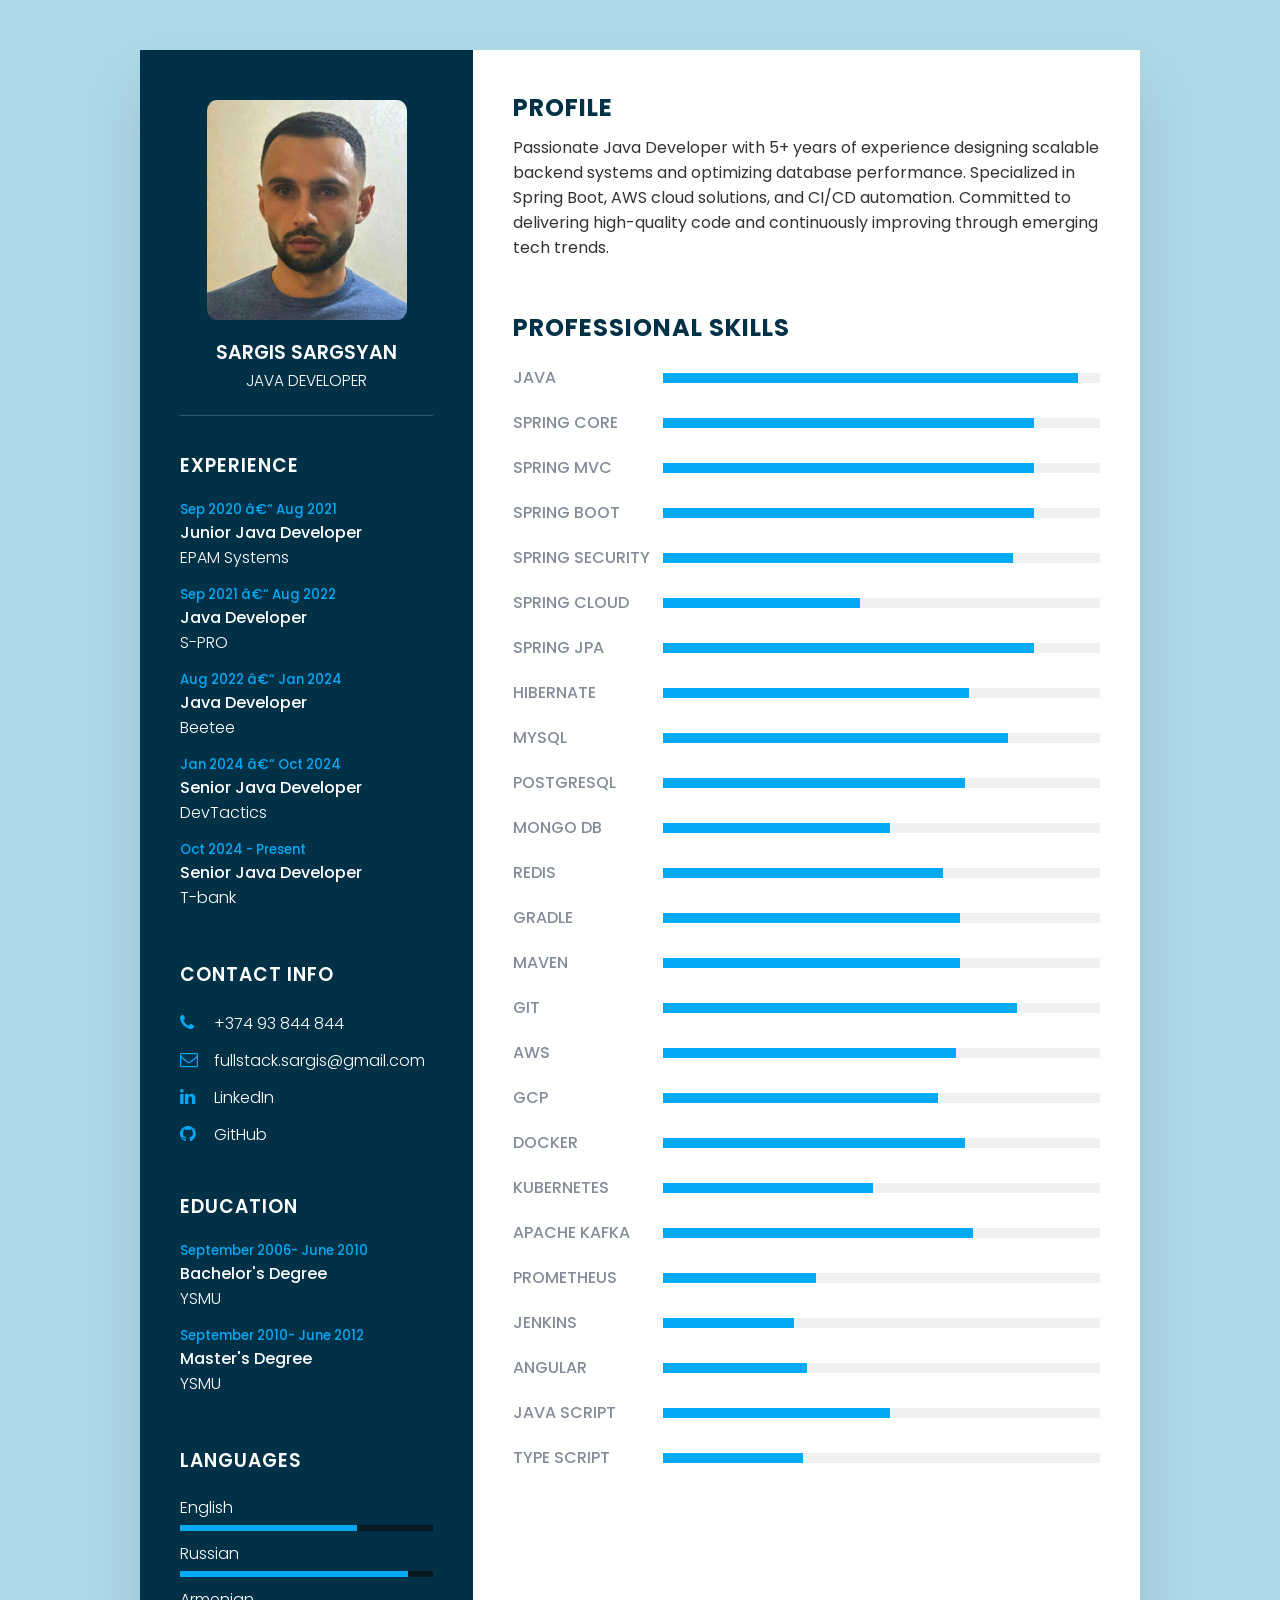
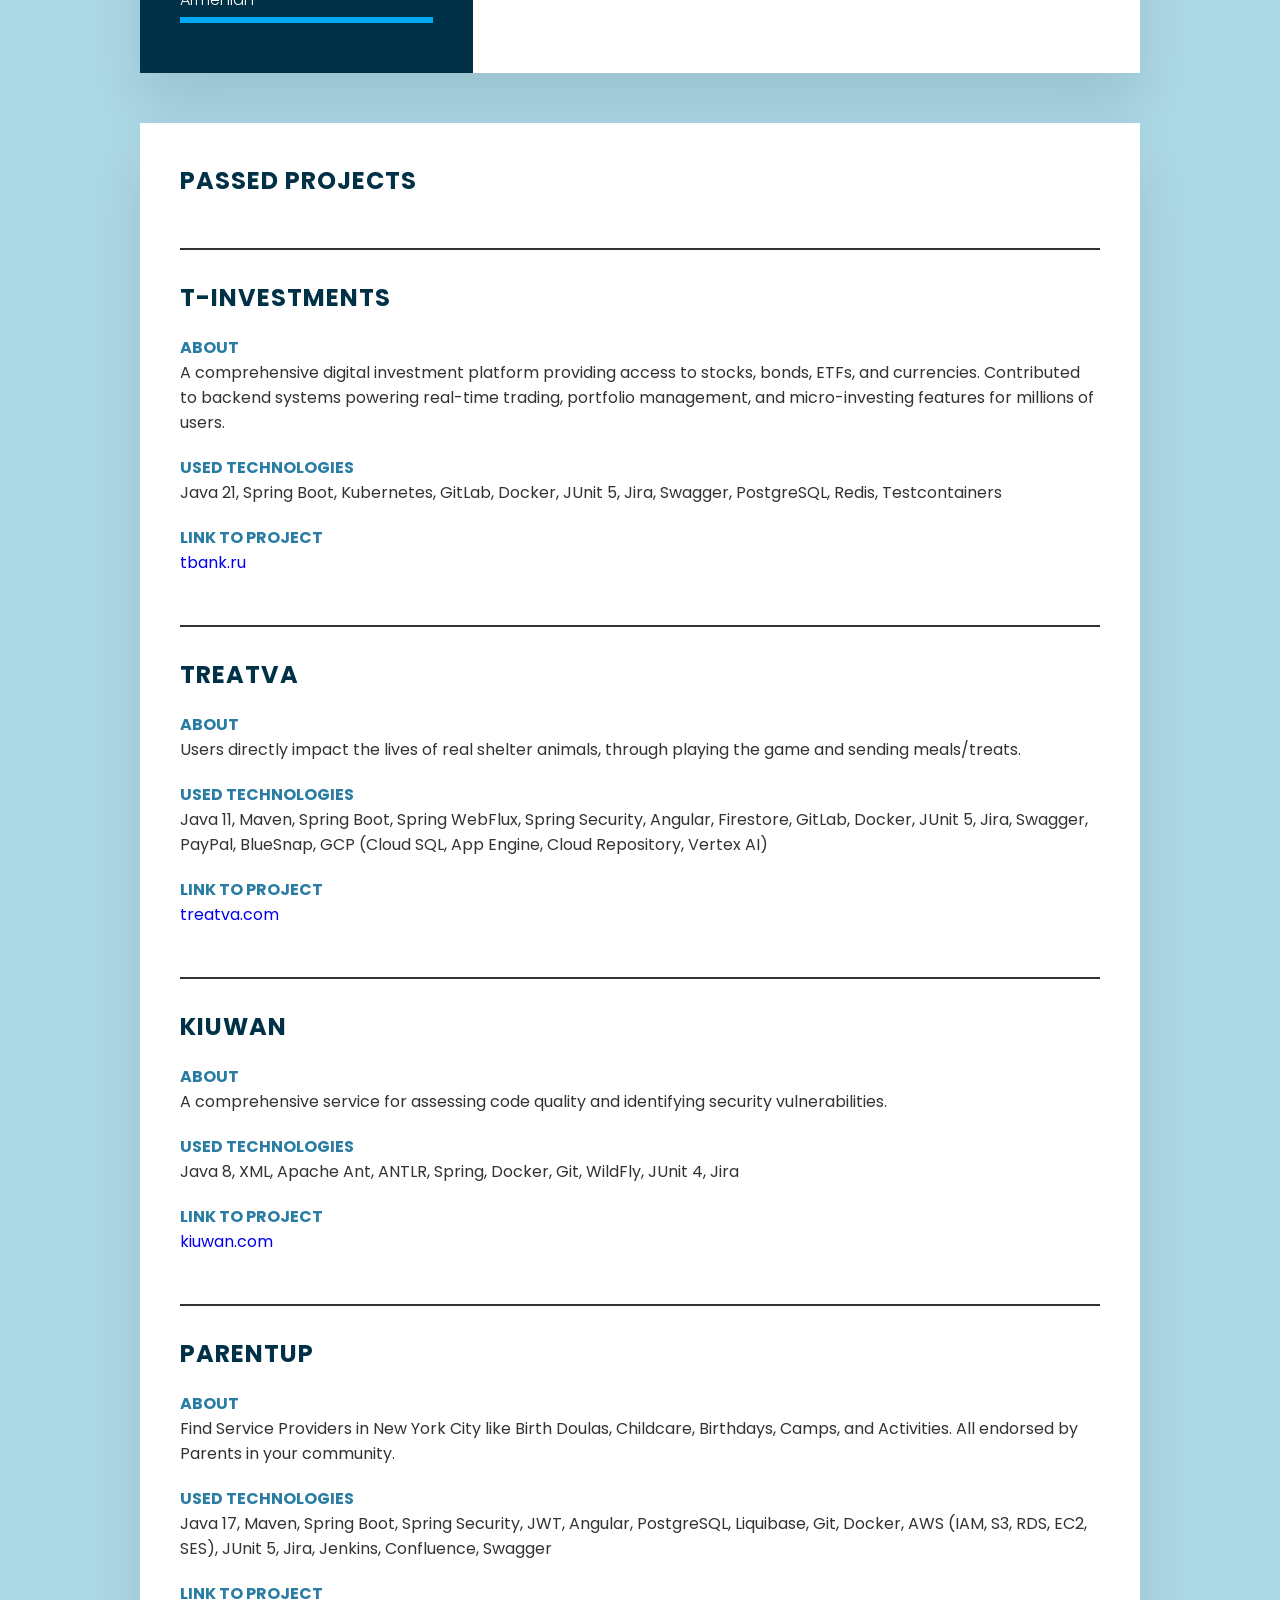
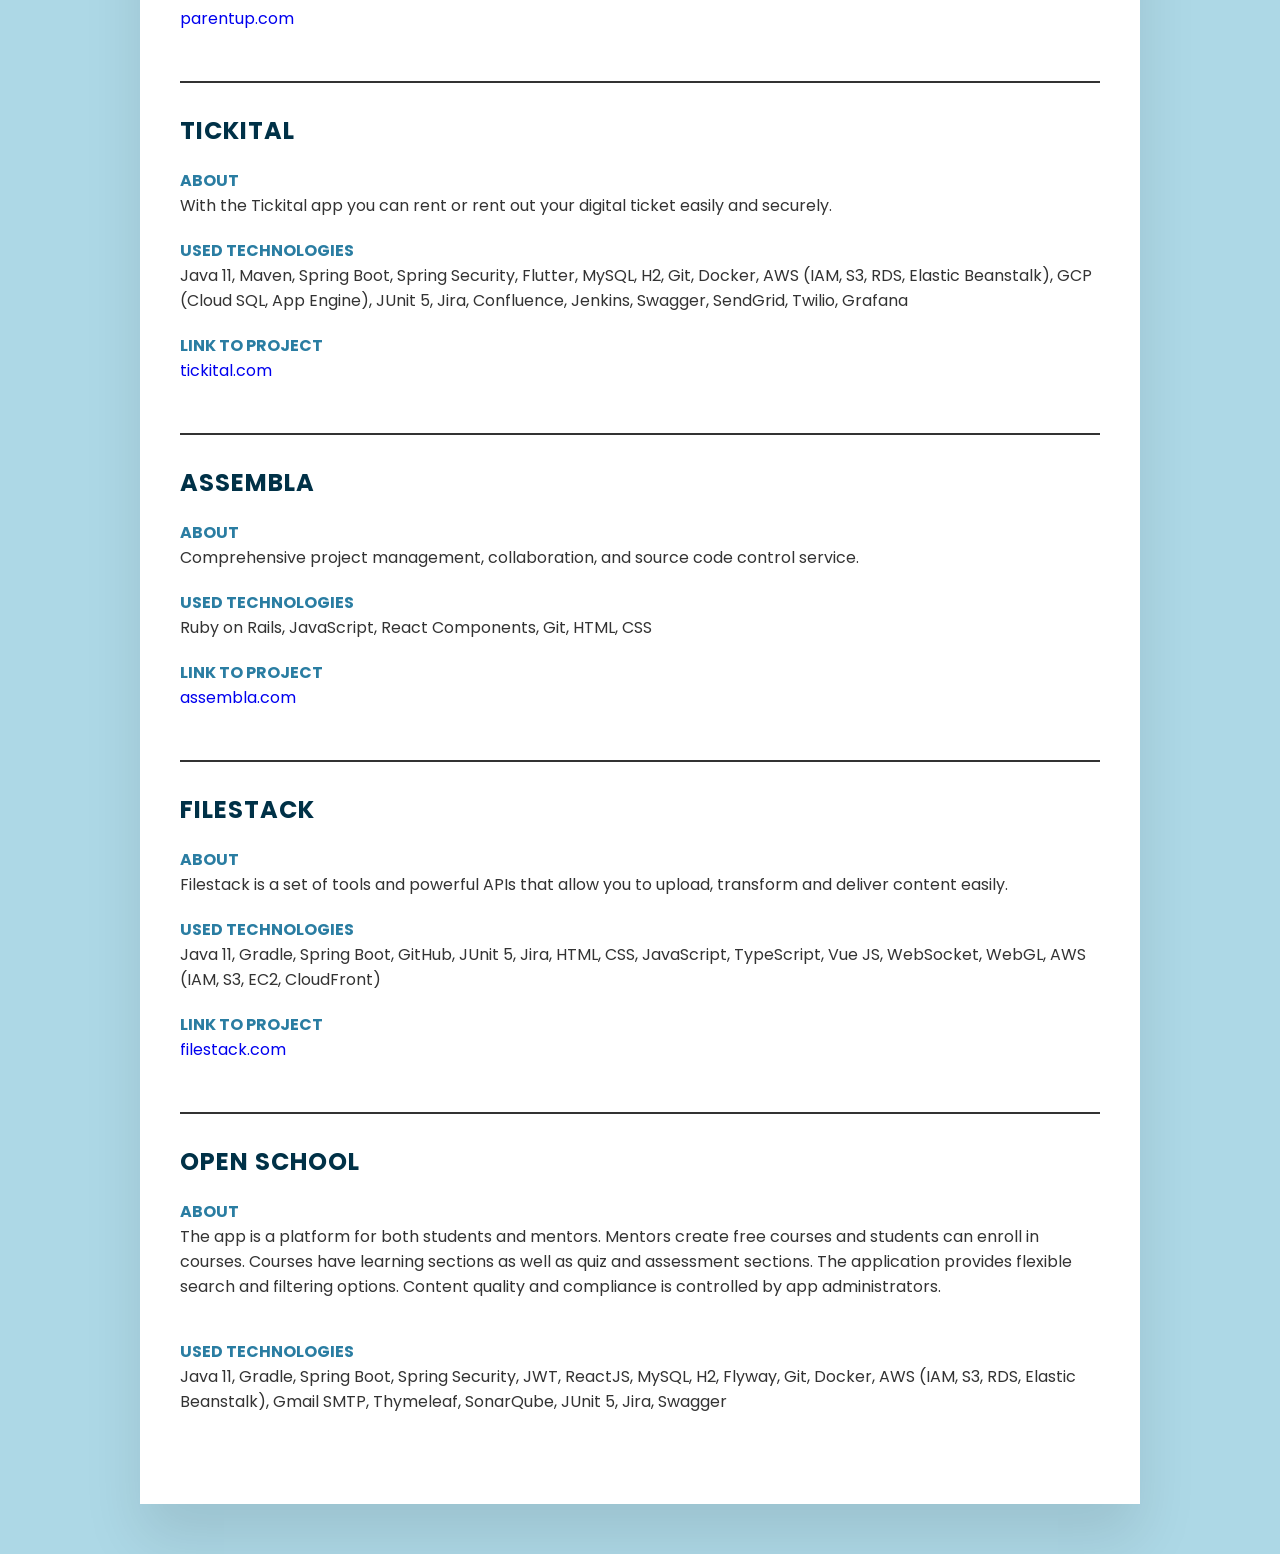
==== commit 5ec7df57: "update" ====
--- a/index.html
+++ b/index.html
@@ -40,9 +40,14 @@
                             <h4>Beetee</h4>
                         </li>
                         <li>
-                            <h5>Jan 2024 – Present</h5>
+                            <h5>Jan 2024 – Oct 2024</h5>
                             <h4>Senior Java Developer</h4>
                             <h4>DevTactics</h4>
+                        </li>
+                        <li>
+                            <h5>Oct 2024 - Present</h5>
+                            <h4>Senior Java Developer</h4>
+                            <h4>T-bank</h4>
                         </li>
                     </ul>
                 </div>
@@ -253,13 +258,19 @@
                         </div>
                     </div>
                     <div class="box">
-                        <h4>Ruby</h4>
+                        <h4>Redis</h4>
                         <div class="percent">
                             <div style="width: 64%;"></div>
                         </div>
                     </div>
                     <div class="box">
-                        <h4>Gradle/Maven</h4>
+                        <h4>Gradle</h4>
+                        <div class="percent">
+                            <div style="width: 68%;"></div>
+                        </div>
+                    </div>
+                    <div class="box">
+                        <h4>Maven</h4>
                         <div class="percent">
                             <div style="width: 68%;"></div>
                         </div>
@@ -340,6 +351,37 @@
                     <h2 class="title2">Passed Projects</h2>
                 </div>
 
+
+                <hr>
+                </hr>
+
+                <div class="about">
+                    <h2 class="title2">T-Investments</h2>
+                    <div class="box">
+                        <div class="text">
+                            <h4>About</h4>
+                            <p>
+                                A comprehensive digital investment platform providing access to stocks, bonds, ETFs, and currencies.
+                                Contributed to backend systems powering real-time trading, portfolio management, and micro-investing features
+                                for millions of users.
+                            </p>
+                        </div>
+                    </div>
+                    <div class="box">
+                        <div class="text">
+                            <h4>Used technologies</h4>
+                            <p>Java 21, Spring Boot, Kubernetes, GitLab, Docker, JUnit 5, Jira, Swagger,
+                                PostgreSQL, Redis, Testcontainers
+                            </p>
+                        </div>
+                    </div>
+                    <div class="box">
+                        <div class="text">
+                            <h4>Link to project</h4>
+                            <a href="https://www.tbank.ru/invest/">tbank.ru</a>
+                        </div>
+                    </div>
+                </div>
 
                 <hr>
                 </hr>
--- a/style.css
+++ b/style.css
@@ -1,6 +1,6 @@
 @import url('https://fonts.googleapis.com/css?family=Poppins:200,300,400,500,600,700,800,900&display=swap');
 *
-{   
+{
     margin: 0;
     padding: 0;
     box-sizing: border-box;
@@ -16,7 +16,7 @@
     min-height: 100vh;
 }
 
-.container 
+.container
 {
     position: relative;
     width: 100%;
@@ -43,6 +43,7 @@
   flex-direction: column;
   align-items: center;
   padding: 20px;
+  padding-top: 10px;
   border-bottom: 1px solid rgba(255,255,255,0.2);
 }
 
@@ -87,7 +88,7 @@
 .profileText h2
 {
   color: #fff;
-  font-size: 1.5em;
+  font-size: 1.2em;
   margin-top: 20px;
   text-transform: uppercase;
   text-align: center;
@@ -118,20 +119,20 @@
 }
 
 .contactInfo ul {
-   position: relative; 
+   position: relative;
 }
 
 .contactInfo ul li {
     position: relative;
     list-style: none;
-    margin: 10px 0; 
+    margin: 10px 0;
     cursor: pointer;
  }
 
- .contactInfo ul li .icon 
+ .contactInfo ul li .icon
  {
     display: inline-block;
-    width: 30px; 
+    width: 30px;
     font-size: 18px;
     color: #03a9f4;
  }
@@ -149,7 +150,7 @@
 
 .contactInfo.education h5
 {
-  color: #03a9f4;  
+  color: #03a9f4;
   font-weight: 500;
 }
 
@@ -232,7 +233,7 @@
 .about .box .text h4
 {
   text-transform: uppercase;
-  color: #2a7da2;  
+  color: #2a7da2;
   font-size: 16px;
 }
 
@@ -246,7 +247,7 @@
 .contactInfo .box .text h4
 {
   text-transform: uppercase;
-  color: #2a7da2;  
+  color: #2a7da2;
   font-size: 14px;
 }
 
@@ -263,7 +264,7 @@
 .skills .box h4
 {
    text-transform: uppercase;
-   color: #848c99; 
+   color: #848c99;
    font-weight: 500;
 }
 
@@ -272,7 +273,7 @@
   position: relative;
   width: 100%;
   height: 10px;
-  background: #f0f0f0;  
+  background: #f0f0f0;
 }
 
 .skills .box .percent div
@@ -284,7 +285,7 @@
     background: #03a9f4;
 }
 
-.interest ul 
+.interest ul
 {
     display: grid;
     grid-template-columns: repeat(4, 1fr);
@@ -298,12 +299,12 @@
     margin: 10px 0;
 }
 
-.interest ul li .fa 
+.interest ul li .fa
 {
     color: #03a9f4;
     font-size: 18px;
     width: 20px;
-    
+
 }
 
 a:link {
@@ -322,7 +323,7 @@
     margin-top: 3px;
 }
 
-.project_container 
+.project_container
 {
     position: relative;
     width: 100%;
@@ -366,7 +367,7 @@
     {
         grid-template-columns: repeat(2, 1fr);
     }
-    
+
 }
 
 @media (max-width: 600px)
